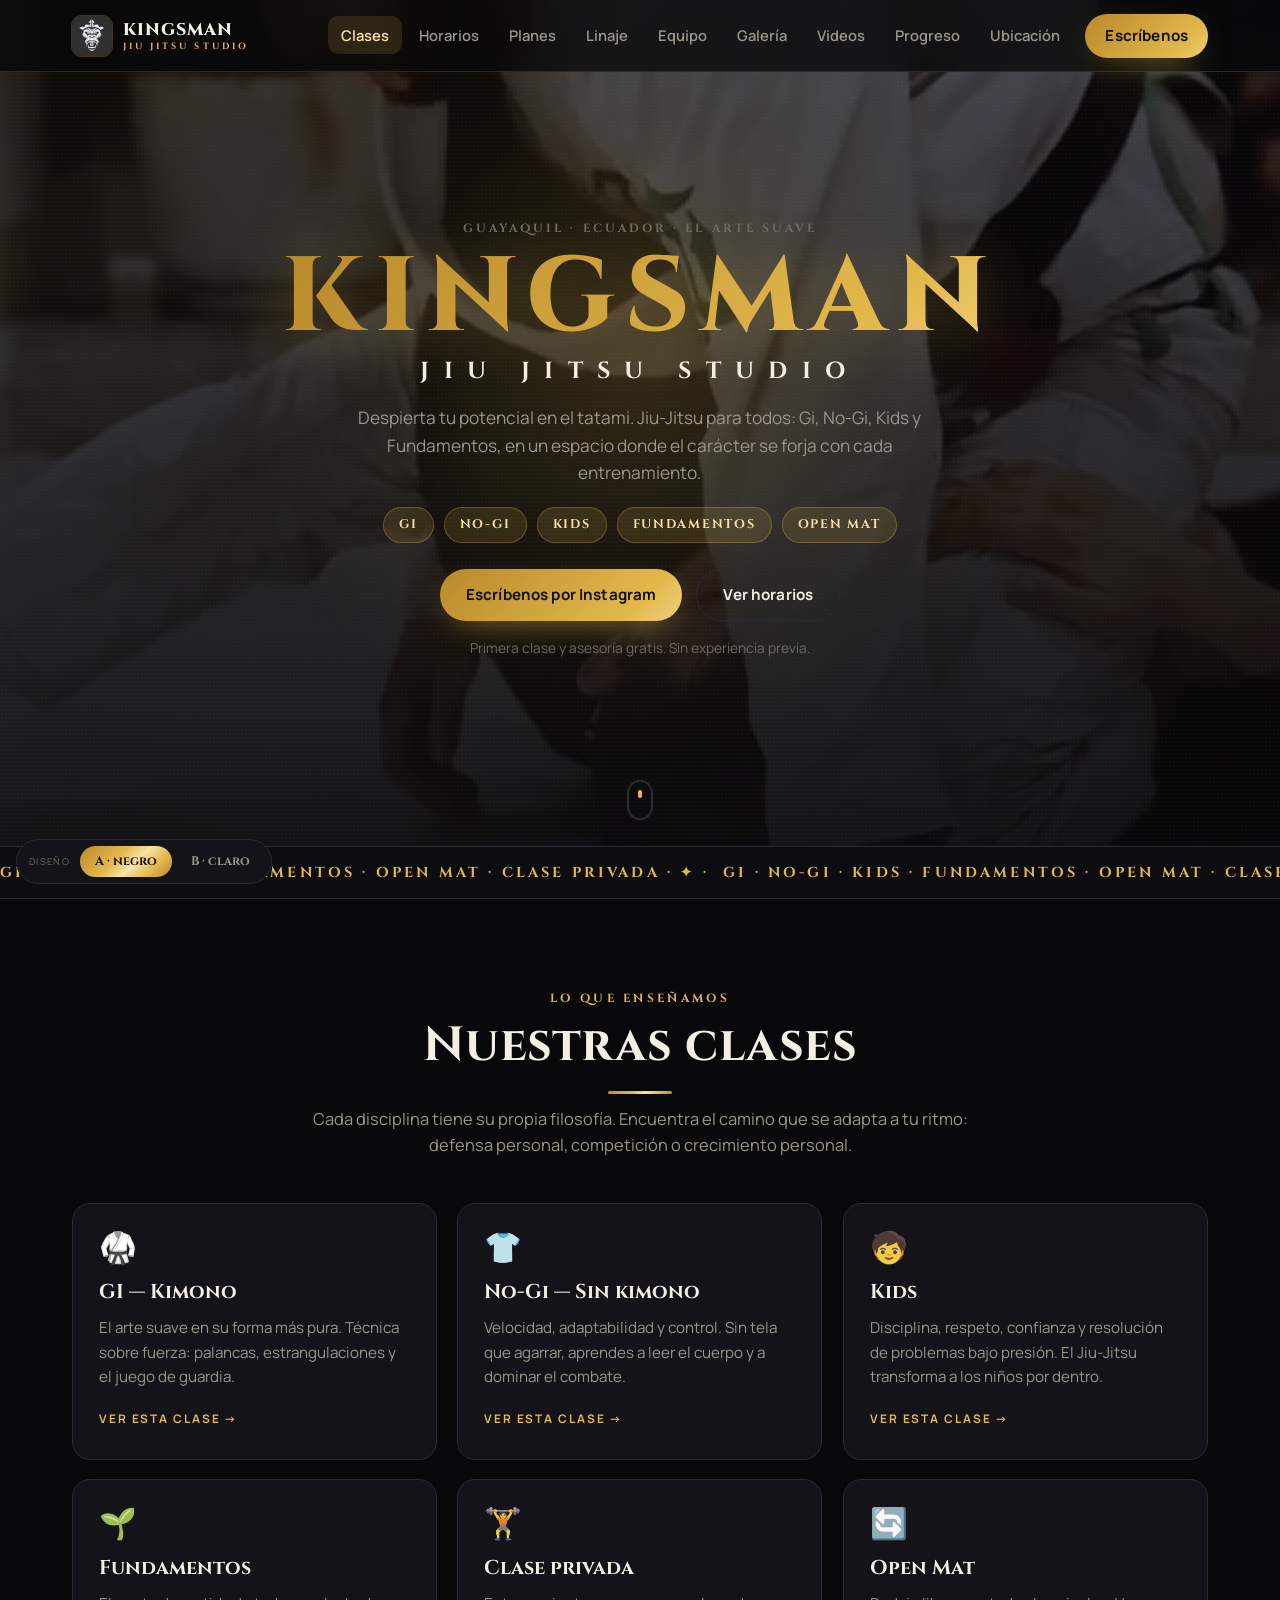
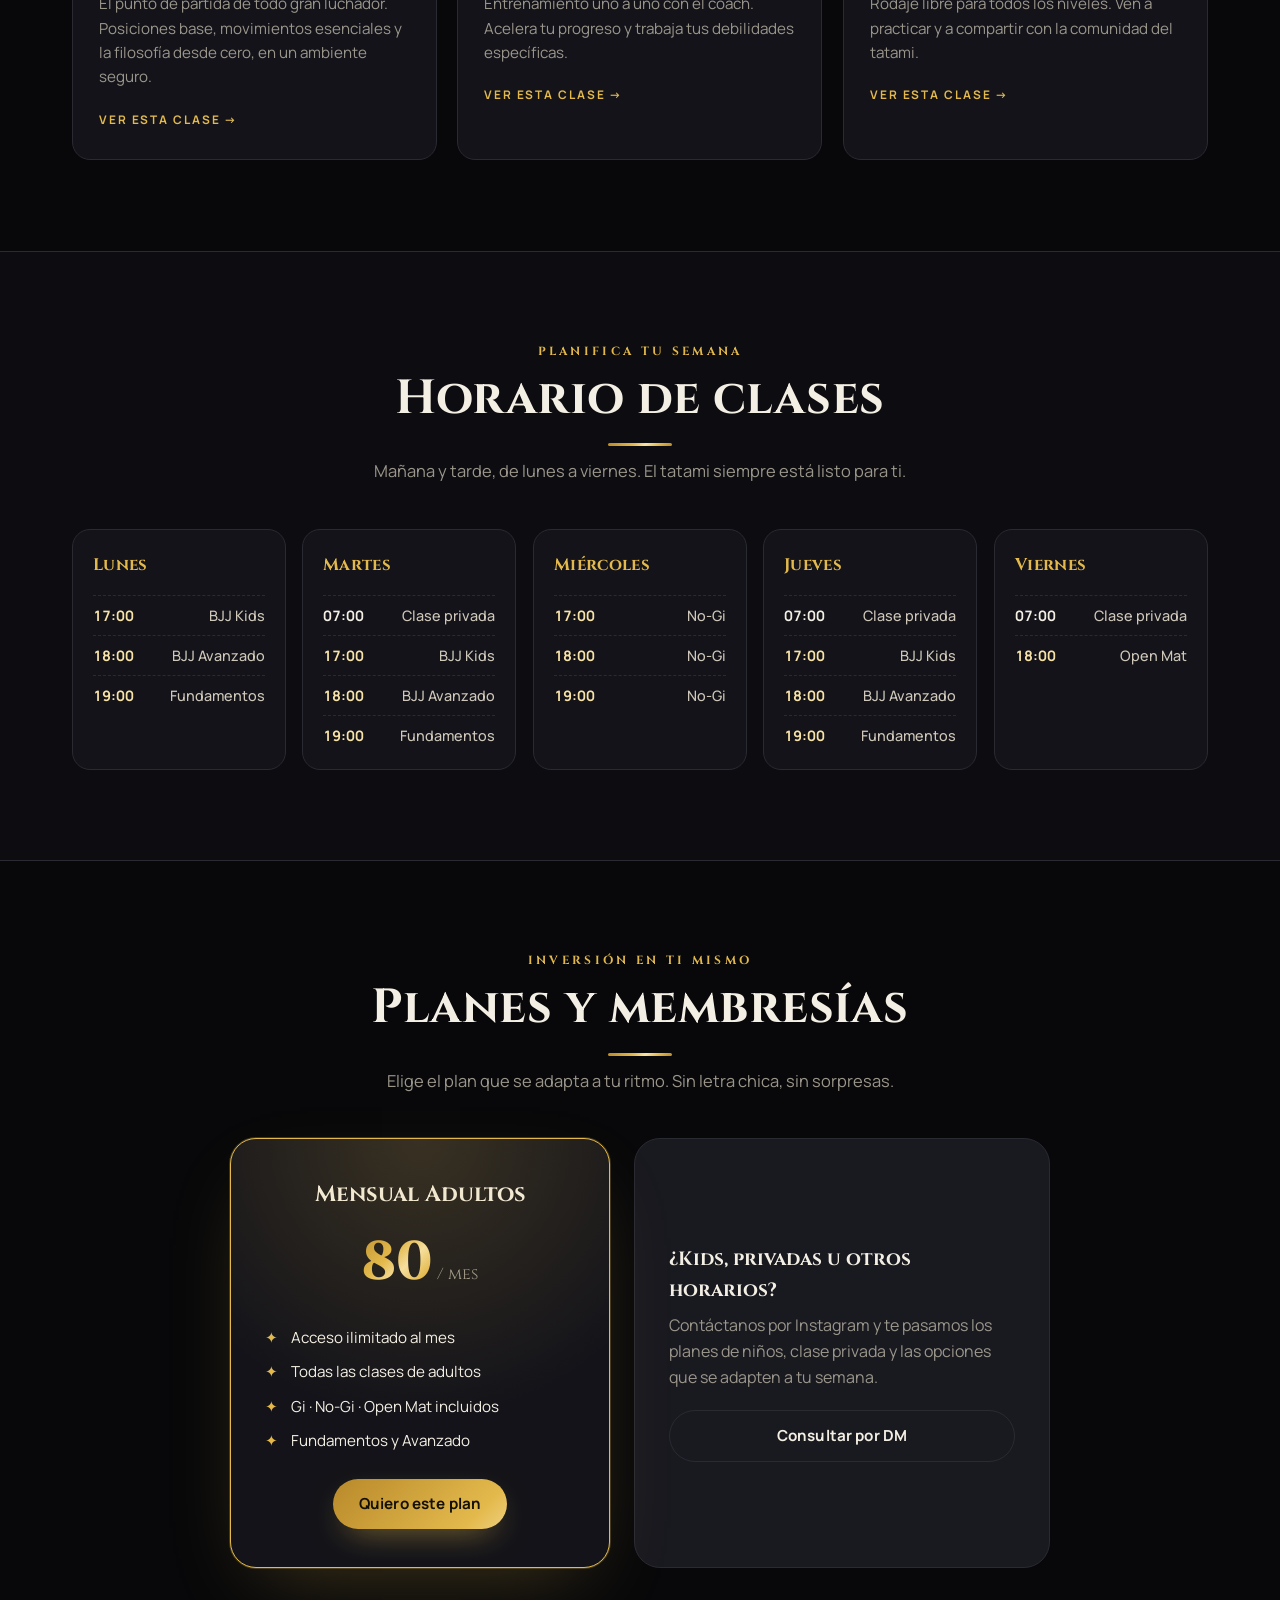
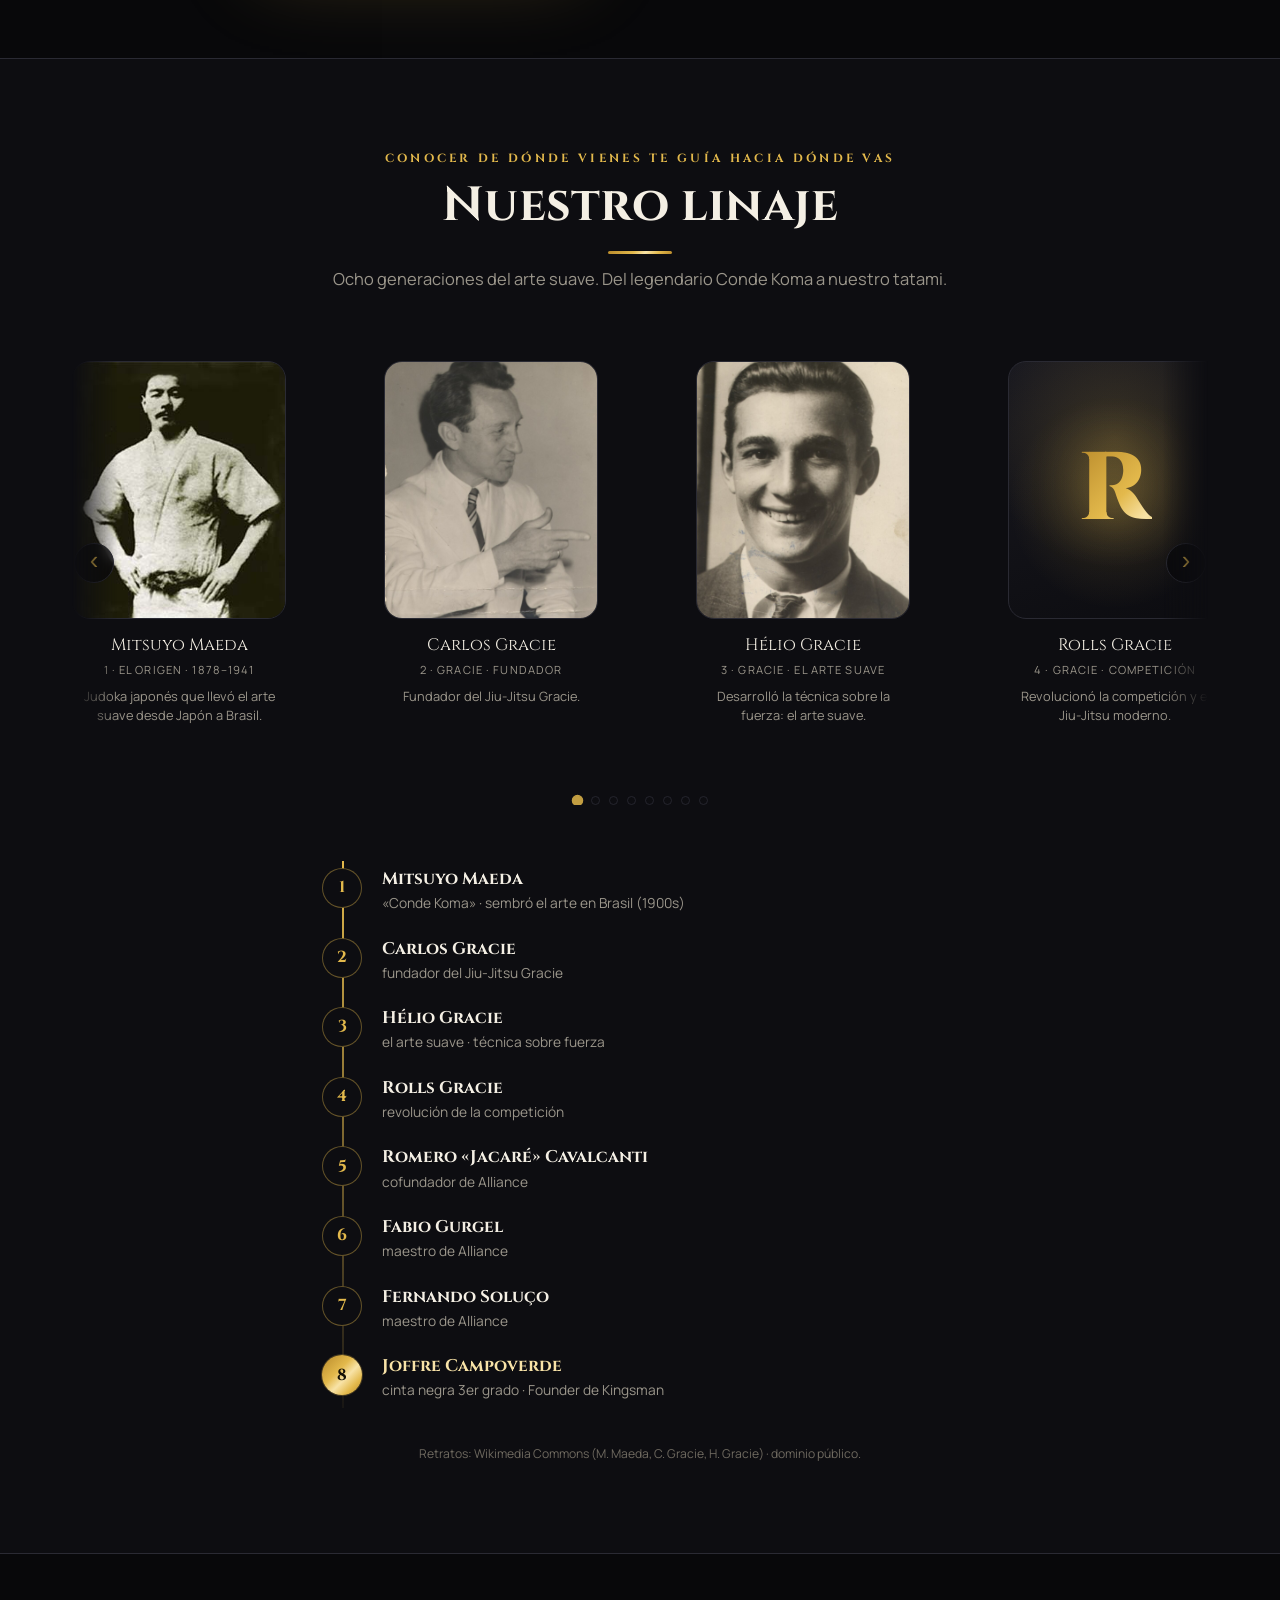
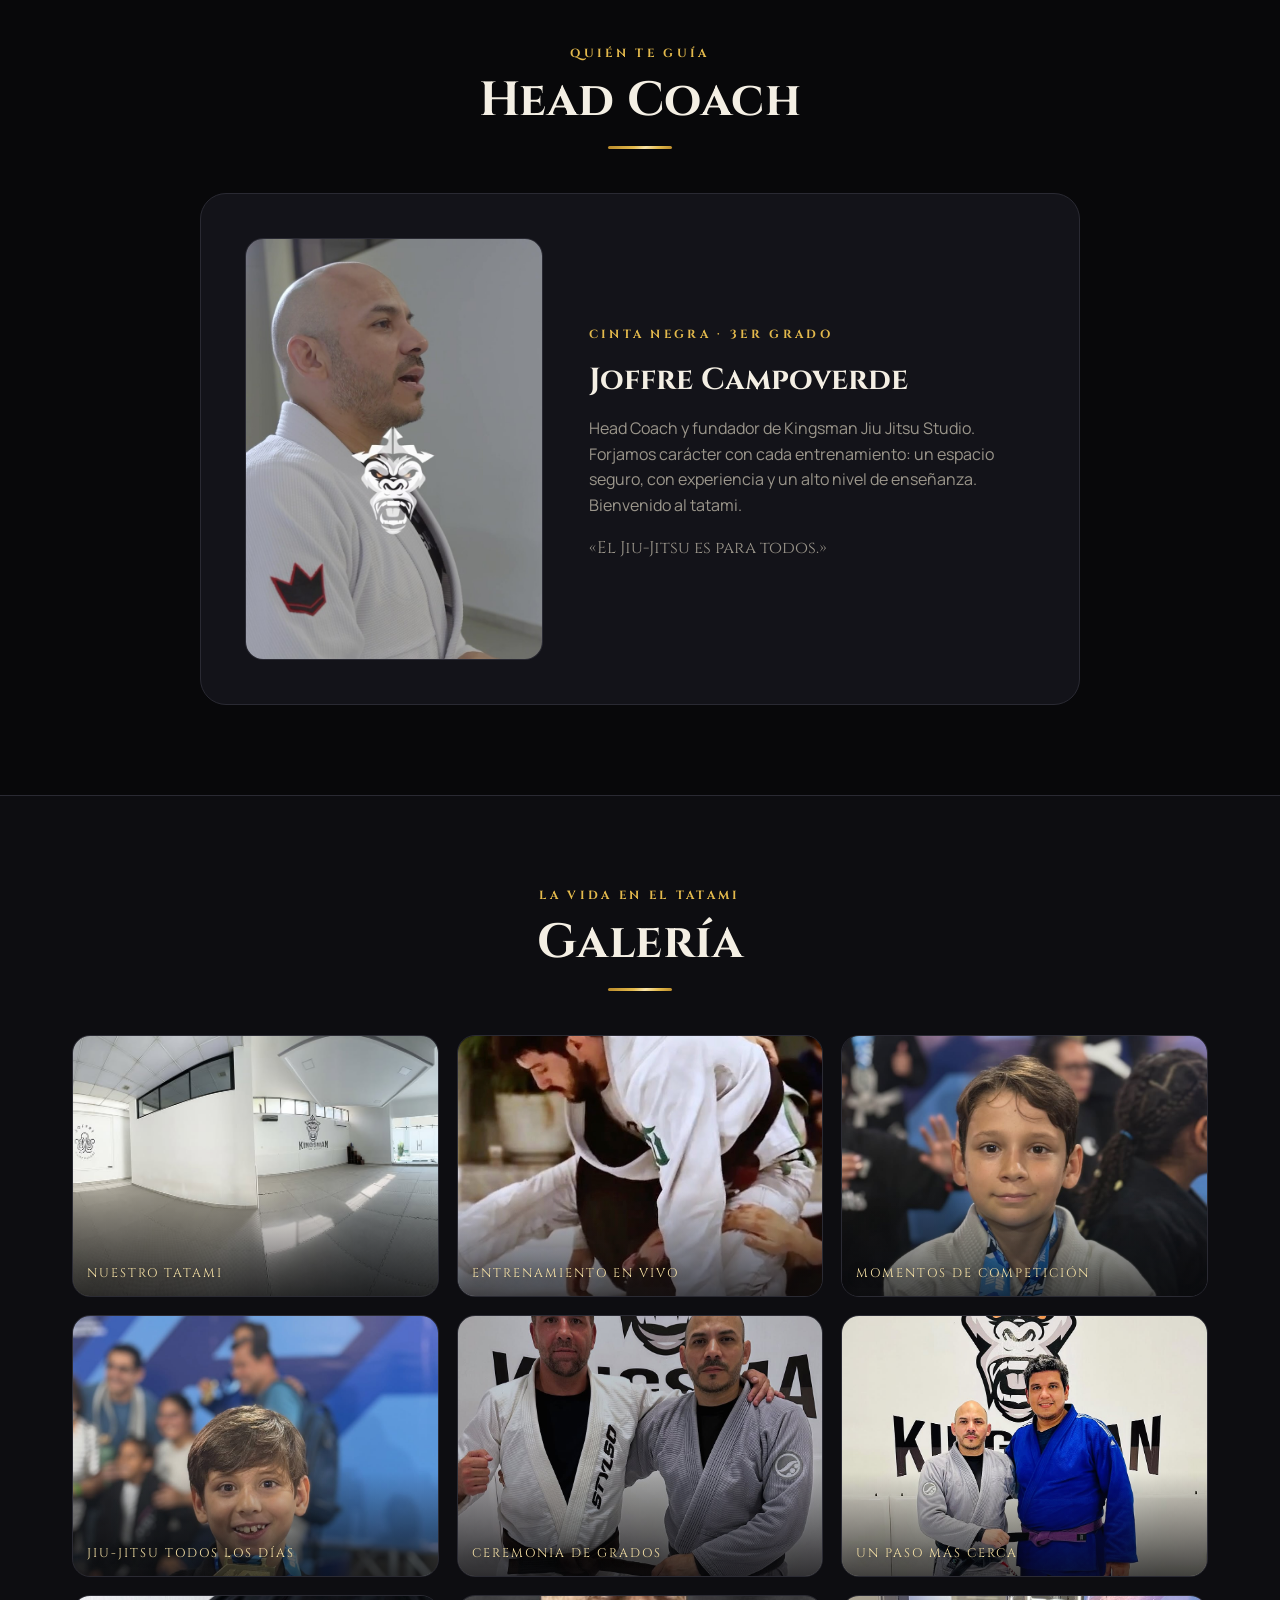
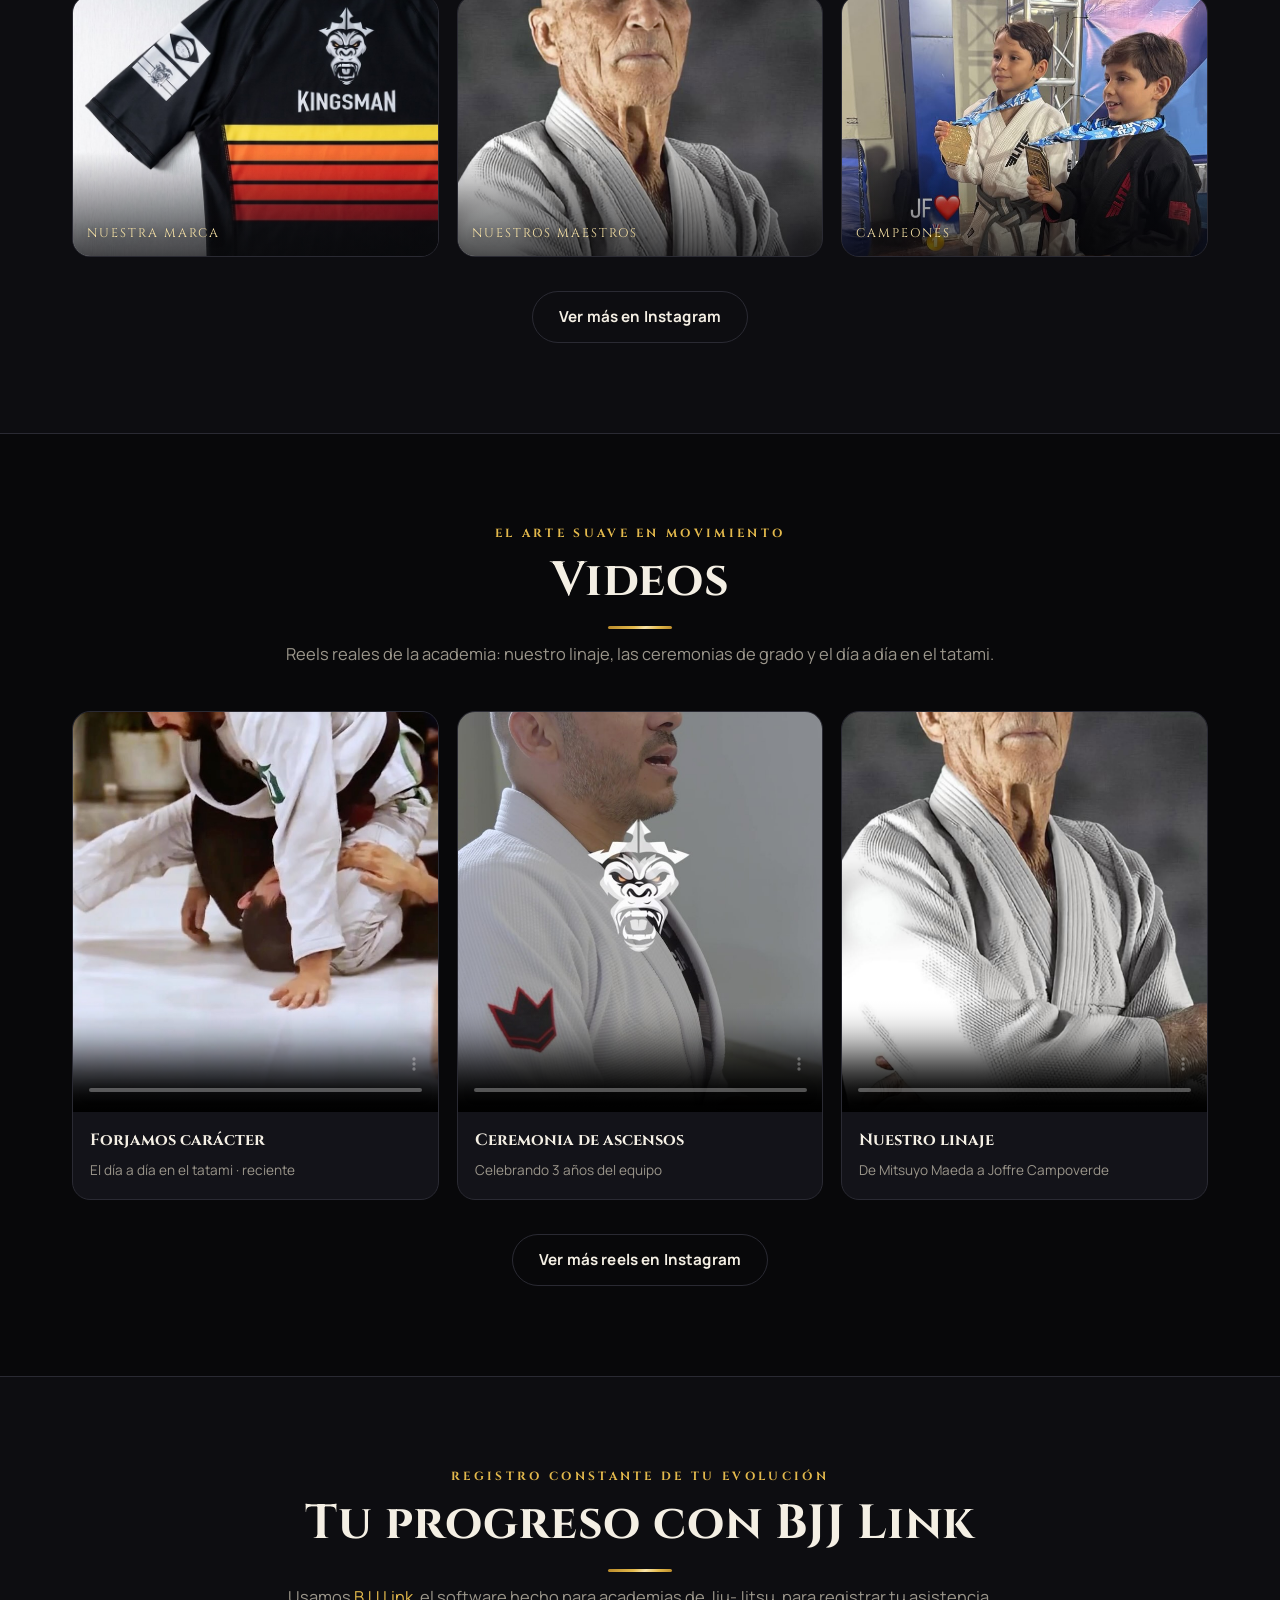
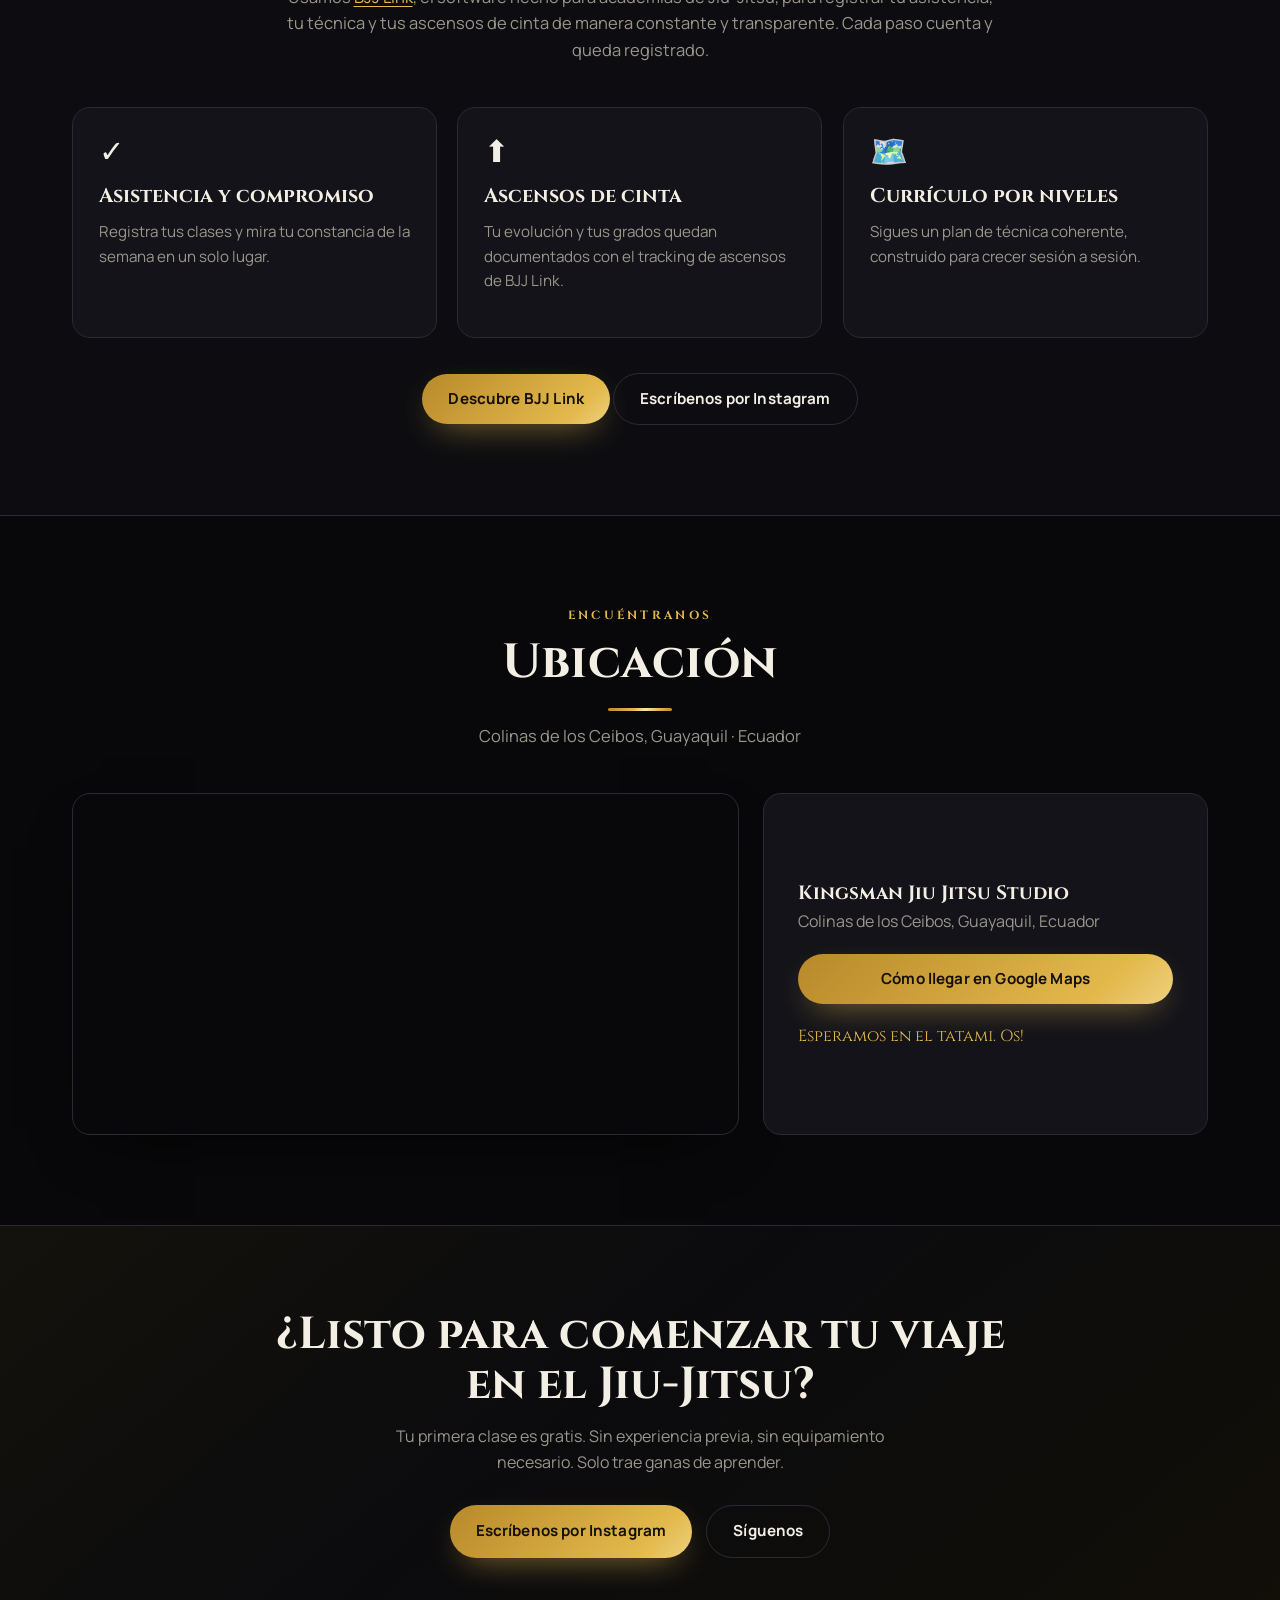
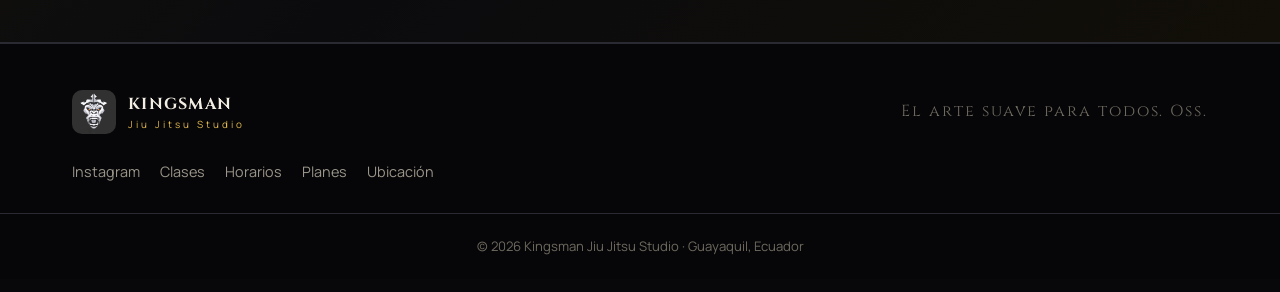
==== index.html @ c635d651 "Sitio estático Kingsman Jiu Jitsu Studio (Guayaquil): home one-pager + 6 páginas de clase, hero con " ====
<!DOCTYPE html>
<html lang="es">
<head>
<meta charset="UTF-8">
<meta name="viewport" content="width=device-width, initial-scale=1.0">
<script>document.documentElement.classList.add('js');</script>
<script>try{if(localStorage.getItem('kingsman-theme')==='b')document.documentElement.setAttribute('data-theme','b')}catch(e){}</script>
<title>Kingsman Jiu Jitsu Studio | BJJ en Guayaquil · Gi · No-Gi · Kids</title>
<meta name="description" content="Academia de Brazilian Jiu Jitsu en Guayaquil (Colinas de los Ceibos). Gi, No-Gi, Kids y Fundamentos para todos los niveles. Head Coach Joffre Campoverde, cinta negra 3er grado. Síguenos y escríbenos por Instagram.">
<link rel="canonical" href="https://kingsmanjiujitsustudio.com/">
<meta property="og:type" content="website">
<meta property="og:url" content="https://kingsmanjiujitsustudio.com/">
<meta property="og:title" content="Kingsman Jiu Jitsu Studio — BJJ en Guayaquil">
<meta property="og:description" content="El arte suave para todos. Gi · No-Gi · Kids · Fundamentos. Guayaquil, Ecuador.">
<meta property="og:image" content="https://kingsmanjiujitsustudio.com/assets/logo.jpg">
<meta property="og:locale" content="es_EC">
<meta property="og:site_name" content="Kingsman Jiu Jitsu Studio">
<meta name="twitter:card" content="summary_large_image">
<meta name="twitter:title" content="Kingsman Jiu Jitsu Studio — BJJ en Guayaquil">
<meta name="twitter:description" content="El arte suave para todos. Gi · No-Gi · Kids · Fundamentos. Guayaquil, Ecuador.">
<meta name="twitter:image" content="https://kingsmanjiujitsustudio.com/assets/logo.jpg">
<link rel="icon" type="image/jpeg" href="assets/logo.jpg">
<link rel="preconnect" href="https://fonts.googleapis.com">
<link rel="preconnect" href="https://fonts.gstatic.com" crossorigin>
<link href="https://fonts.googleapis.com/css2?family=Cinzel:wght@600;700;800&family=Manrope:wght@400;500;600;700;800&display=swap" rel="stylesheet">
<link rel="stylesheet" href="style.css">
<script type="application/ld+json">
{
  "@context": "https://schema.org",
  "@type": "SportsActivityLocation",
  "name": "Kingsman Jiu Jitsu Studio",
  "description": "Academia de Brazilian Jiu Jitsu en Guayaquil. Gi, No-Gi, Kids y Fundamentos.",
  "alternateName": "KingsmanstudioHQ",
  "email": "",
  "url": "https://kingsmanjiujitsustudio.com/",
  "sameAs": ["https://www.instagram.com/kingsmanjiujitsustudio/"],
  "address": {
    "@type": "PostalAddress",
    "addressRegion": "Guayas",
    "addressLocality": "Guayaquil",
    "addressCountry": "EC"
  },
  "geo": { "@type": "GeoCoordinates", "latitude": -2.1628433, "longitude": -79.9430126 },
  "founder": { "@type": "Person", "name": "Joffre Campoverde" },
  "openingHours": ["Mo 17:00-20:00", "Tu 07:00-08:00 17:00-20:00", "We 17:00-20:00", "Th 07:00-08:00 17:00-20:00", "Fr 07:00-08:00 18:00-19:00"]
}
</script>
</head>
<body>

<!-- ============ NAV ============ -->
<header class="site-header">
  <nav class="nav container" aria-label="Principal">
    <a class="brand" href="#top">
      <img class="brand-logo" src="assets/logo.jpg" alt="Kingsman Jiu Jitsu Studio" width="40" height="40">
      <span class="brand-word">KINGSMAN<small>JIU JITSU STUDIO</small></span>
    </a>
    <button class="nav-toggle" aria-expanded="false" aria-controls="nav-menu" aria-label="Abrir menú">
      <span></span><span></span><span></span>
    </button>
    <ul class="nav-menu" id="nav-menu">
      <li><a class="nav-link" href="#clases">Clases</a></li>
      <li><a class="nav-link" href="#horarios">Horarios</a></li>
      <li><a class="nav-link" href="#planes">Planes</a></li>
      <li><a class="nav-link" href="#linaje">Linaje</a></li>
      <li><a class="nav-link" href="#equipo">Equipo</a></li>
      <li><a class="nav-link" href="#galeria">Galería</a></li>
      <li><a class="nav-link" href="#videos">Videos</a></li>
      <li><a class="nav-link" href="#progreso">Progreso</a></li>
      <li><a class="nav-link" href="#ubicacion">Ubicación</a></li>
      <li><a class="btn btn-gold nav-cta" href="https://ig.me/m/kingsmanjiujitsustudio" target="_blank" rel="noopener">Escríbenos</a></li>
    </ul>
  </nav>
</header>

<!-- ============ HERO ============ -->
<section class="hero hero--home" id="top">
  <div class="hero-bg" aria-hidden="true">
    <video class="hero-video" src="assets/videos/post03.mp4" poster="assets/photos/post03.jpg" muted loop playsinline preload="metadata"></video>
    <div class="hero-scrim"></div>
    <div class="hero-glow"></div>
    <div class="hero-grain"></div>
  </div>

  <div class="hero-inner container">
    <div class="hero-copy reveal">
      <p class="kicker">Guayaquil · Ecuador · El arte suave</p>
      <h1 class="wordmark"><span class="wm-line">KINGSMAN</span><span class="wm-sub">JIU JITSU STUDIO</span></h1>
      <p class="hero-lede">Despierta tu potencial en el tatami. Jiu-Jitsu para todos: Gi, No-Gi, Kids y Fundamentos, en un espacio donde el carácter se forja con cada entrenamiento.</p>
      <div class="hero-tags" aria-label="Modalidades">
        <span>Gi</span><span>No-Gi</span><span>Kids</span><span>Fundamentos</span><span>Open Mat</span>
      </div>
      <div class="hero-actions">
        <a class="btn btn-gold" href="https://ig.me/m/kingsmanjiujitsustudio" target="_blank" rel="noopener">Escríbenos por Instagram</a>
        <a class="btn btn-ghost" href="#horarios">Ver horarios</a>
      </div>
      <p class="hero-note">Primera clase y asesoría gratis. Sin experiencia previa.</p>
    </div>
  </div>

  <a class="scroll-hint" href="#clases" aria-label="Desplázate hacia abajo"><span></span></a>
</section>

<!-- ============ MARQUEE ============ -->
<div class="marquee" aria-hidden="true">
  <div class="marquee-track">
    <span>GI&nbsp;·&nbsp;NO-GI&nbsp;·&nbsp;KIDS&nbsp;·&nbsp;FUNDAMENTOS&nbsp;·&nbsp;OPEN MAT&nbsp;·&nbsp;CLASE PRIVADA&nbsp;·&nbsp;✦&nbsp;·&nbsp;&nbsp;</span>
    <span aria-hidden="true">GI&nbsp;·&nbsp;NO-GI&nbsp;·&nbsp;KIDS&nbsp;·&nbsp;FUNDAMENTOS&nbsp;·&nbsp;OPEN MAT&nbsp;·&nbsp;CLASE PRIVADA&nbsp;·&nbsp;✦&nbsp;·&nbsp;&nbsp;</span>
  </div>
</div>

<!-- ============ CLASES ============ -->
<section class="section" id="clases">
  <div class="container">
    <header class="section-head reveal">
      <p class="kicker">Lo que enseñamos</p>
      <h2 class="section-title">Nuestras clases</h2>
      <p class="section-sub">Cada disciplina tiene su propia filosofía. Encuentra el camino que se adapta a tu ritmo: defensa personal, competición o crecimiento personal.</p>
    </header>

    <div class="cards">
      <a class="card-anchor" href="pages/clases/gi.html"><article class="card tilt reveal" data-tilt>
        <div class="card-ico">🥋</div>
        <h3>GI — Kimono</h3>
        <p>El arte suave en su forma más pura. Técnica sobre fuerza: palancas, estrangulaciones y el juego de guardia.</p>
        <span class="mini">Ver esta clase →</span>
      </article></a>

      <a class="card-anchor" href="pages/clases/no-gi.html"><article class="card tilt reveal" data-tilt>
        <div class="card-ico">👕</div>
        <h3>No-Gi — Sin kimono</h3>
        <p>Velocidad, adaptabilidad y control. Sin tela que agarrar, aprendes a leer el cuerpo y a dominar el combate.</p>
        <span class="mini">Ver esta clase →</span>
      </article></a>

      <a class="card-anchor" href="pages/clases/kids.html"><article class="card tilt reveal" data-tilt>
        <div class="card-ico">🧒</div>
        <h3>Kids</h3>
        <p>Disciplina, respeto, confianza y resolución de problemas bajo presión. El Jiu-Jitsu transforma a los niños por dentro.</p>
        <span class="mini">Ver esta clase →</span>
      </article></a>

      <a class="card-anchor" href="pages/clases/fundamentos.html"><article class="card tilt reveal" data-tilt>
        <div class="card-ico">🌱</div>
        <h3>Fundamentos</h3>
        <p>El punto de partida de todo gran luchador. Posiciones base, movimientos esenciales y la filosofía desde cero, en un ambiente seguro.</p>
        <span class="mini">Ver esta clase →</span>
      </article></a>

      <a class="card-anchor" href="pages/clases/privada.html"><article class="card tilt reveal" data-tilt>
        <div class="card-ico">🏋️</div>
        <h3>Clase privada</h3>
        <p>Entrenamiento uno a uno con el coach. Acelera tu progreso y trabaja tus debilidades específicas.</p>
        <span class="mini">Ver esta clase →</span>
      </article></a>

      <a class="card-anchor" href="pages/clases/open-mat.html"><article class="card tilt reveal" data-tilt>
        <div class="card-ico">🔄</div>
        <h3>Open Mat</h3>
        <p>Rodaje libre para todos los niveles. Ven a practicar y a compartir con la comunidad del tatami.</p>
        <span class="mini">Ver esta clase →</span>
      </article></a>
    </div>
  </div>
</section>

<!-- ============ HORARIOS ============ -->
<section class="section section-alt" id="horarios">
  <div class="container">
    <header class="section-head reveal">
      <p class="kicker">Planifica tu semana</p>
      <h2 class="section-title">Horario de clases</h2>
      <p class="section-sub">Mañana y tarde, de lunes a viernes. El tatami siempre está listo para ti.</p>
    </header>

    <div class="week">
      <div class="day tilt reveal" data-tilt>
        <h3>Lunes</h3>
        <ul class="slots">
          <li><b>17:00</b><span>BJJ Kids</span></li>
          <li><b>18:00</b><span>BJJ Avanzado</span></li>
          <li><b>19:00</b><span>Fundamentos</span></li>
        </ul>
      </div>

      <div class="day tilt reveal" data-tilt>
        <h3>Martes</h3>
        <ul class="slots">
          <li class="am"><b>07:00</b><span>Clase privada</span></li>
          <li><b>17:00</b><span>BJJ Kids</span></li>
          <li><b>18:00</b><span>BJJ Avanzado</span></li>
          <li><b>19:00</b><span>Fundamentos</span></li>
        </ul>
      </div>

      <div class="day tilt reveal" data-tilt>
        <h3>Miércoles</h3>
        <ul class="slots">
          <li><b>17:00</b><span>No-Gi</span></li>
          <li><b>18:00</b><span>No-Gi</span></li>
          <li><b>19:00</b><span>No-Gi</span></li>
        </ul>
      </div>

      <div class="day tilt reveal" data-tilt>
        <h3>Jueves</h3>
        <ul class="slots">
          <li class="am"><b>07:00</b><span>Clase privada</span></li>
          <li><b>17:00</b><span>BJJ Kids</span></li>
          <li><b>18:00</b><span>BJJ Avanzado</span></li>
          <li><b>19:00</b><span>Fundamentos</span></li>
        </ul>
      </div>

      <div class="day tilt reveal" data-tilt>
        <h3>Viernes</h3>
        <ul class="slots">
          <li class="am"><b>07:00</b><span>Clase privada</span></li>
          <li><b>18:00</b><span>Open Mat</span></li>
        </ul>
      </div>
    </div>
  </div>
</section>

<!-- ============ PLANES ============ -->
<section class="section" id="planes">
  <div class="container">
    <header class="section-head reveal">
      <p class="kicker">Inversión en ti mismo</p>
      <h2 class="section-title">Planes y membresías</h2>
      <p class="section-sub">Elige el plan que se adapta a tu ritmo. Sin letra chica, sin sorpresas.</p>
    </header>

    <div class="plans">
      <article class="plan tilt reveal" data-tilt>
        <h3>Mensual Adultos</h3>
        <p class="plan-price"><span class="plan-amount" data-count="80">80</span><small>/ mes</small></p>
        <ul class="plan-feats">
          <li>Acceso ilimitado al mes</li>
          <li>Todas las clases de adultos</li>
          <li>Gi · No-Gi · Open Mat incluidos</li>
          <li>Fundamentos y Avanzado</li>
        </ul>
        <a class="btn btn-gold" href="https://ig.me/m/kingsmanjiujitsustudio" target="_blank" rel="noopener">Quiero este plan</a>
      </article>

      <div class="plan-note reveal">
        <h4>¿Kids, privadas u otros horarios?</h4>
        <p>Contáctanos por Instagram y te pasamos los planes de niños, clase privada y las opciones que se adapten a tu semana.</p>
        <a class="btn btn-ghost" href="https://ig.me/m/kingsmanjiujitsustudio" target="_blank" rel="noopener">Consultar por DM</a>
      </div>
    </div>
  </div>
</section>

<!-- ============ LINAJE ============ -->
<section class="section section-alt" id="linaje">
  <div class="container">
    <header class="section-head reveal">
      <p class="kicker">Conocer de dónde vienes te guía hacia dónde vas</p>
      <h2 class="section-title">Nuestro linaje</h2>
      <p class="section-sub">Ocho generaciones del arte suave. Del legendario Conde Koma a nuestro tatami.</p>
    </header>

    <div class="carousel reveal" data-carousel>
      <button class="car-arrow prev" aria-label="Maestro anterior">&#8249;</button>
      <div class="carousel-viewport" data-carousel-viewport>
        <div class="carousel-track" data-carousel-track>
          <figure class="c-slide is-photo">
            <div class="c-media"><img src="assets/linaje/maeda2.jpg" alt="Retrato de Mitsuyo Maeda"></div>
            <figcaption class="c-name">Mitsuyo Maeda</figcaption>
            <p class="c-role">1 · El origen · 1878–1941</p>
            <p class="c-desc">Judoka japonés que llevó el arte suave desde Japón a Brasil.</p>
          </figure>
          <figure class="c-slide is-photo">
            <div class="c-media"><img src="assets/linaje/carlos.jpg" alt="Retrato de Carlos Gracie"></div>
            <figcaption class="c-name">Carlos Gracie</figcaption>
            <p class="c-role">2 · Gracie · Fundador</p>
            <p class="c-desc">Fundador del Jiu-Jitsu Gracie.</p>
          </figure>
          <figure class="c-slide is-photo">
            <div class="c-media"><img src="assets/linaje/helio.jpg" alt="Retrato de Hélio Gracie"></div>
            <figcaption class="c-name">Hélio Gracie</figcaption>
            <p class="c-role">3 · Gracie · El arte suave</p>
            <p class="c-desc">Desarrolló la técnica sobre la fuerza: el arte suave.</p>
          </figure>
          <figure class="c-slide is-mono">
            <div class="c-media mono"><span class="m-letter">R</span></div>
            <figcaption class="c-name">Rolls Gracie</figcaption>
            <p class="c-role">4 · Gracie · Competición</p>
            <p class="c-desc">Revolucionó la competición y el Jiu-Jitsu moderno.</p>
          </figure>
          <figure class="c-slide is-mono">
            <div class="c-media mono"><span class="m-letter">J</span></div>
            <figcaption class="c-name">Romero «Jacaré» Cavalcanti</figcaption>
            <p class="c-role">5 · Alliance · Maestro</p>
            <p class="c-desc">Cofundador de Alliance, difusor mundial de la técnica.</p>
          </figure>
          <figure class="c-slide is-mono">
            <div class="c-media mono"><span class="m-letter">F</span></div>
            <figcaption class="c-name">Fabio Gurgel</figcaption>
            <p class="c-role">6 · Alliance · Técnica</p>
            <p class="c-desc">Leyenda de la técnica y de la enseñanza en Alliance.</p>
          </figure>
          <figure class="c-slide is-mono">
            <div class="c-media mono"><span class="m-letter">S</span></div>
            <figcaption class="c-name">Fernando Soluço</figcaption>
            <p class="c-role">7 · Alliance · Linaje</p>
            <p class="c-desc">Maestro de Alliance, guardián del linaje.</p>
          </figure>
          <figure class="c-slide is-photo">
            <div class="c-media"><img src="assets/photos/post02.jpg" alt="Joffre Campoverde, coach y fundador de Kingsman" loading="lazy"></div>
            <figcaption class="c-name">Joffre Campoverde</figcaption>
            <p class="c-role">8 · Kingsman · Founder</p>
            <p class="c-desc">Cinta negra 3er grado · founder de Kingsman.</p>
          </figure>
        </div>
      </div>
      <button class="car-arrow next" aria-label="Maestro siguiente">&#8250;</button>
      <div class="car-dots" data-carousel-dots></div>
    </div>
  </div>

  <div class="container timeline-wrap reveal">
    <ol class="timeline">
      <li><span class="t-n">1</span><div><b>Mitsuyo Maeda</b><small>«Conde Koma» · sembró el arte en Brasil (1900s)</small></div></li>
      <li><span class="t-n">2</span><div><b>Carlos Gracie</b><small>fundador del Jiu-Jitsu Gracie</small></div></li>
      <li><span class="t-n">3</span><div><b>Hélio Gracie</b><small>el arte suave · técnica sobre fuerza</small></div></li>
      <li><span class="t-n">4</span><div><b>Rolls Gracie</b><small>revolución de la competición</small></div></li>
      <li><span class="t-n">5</span><div><b>Romero «Jacaré» Cavalcanti</b><small>cofundador de Alliance</small></div></li>
      <li><span class="t-n">6</span><div><b>Fabio Gurgel</b><small>maestro de Alliance</small></div></li>
      <li><span class="t-n">7</span><div><b>Fernando Soluço</b><small>maestro de Alliance</small></div></li>
      <li class="gold"><span class="t-n">8</span><div><b>Joffre Campoverde</b><small>cinta negra 3er grado · Founder de Kingsman</small></div></li>
    </ol>
    <p class="photo-credits">Retratos: Wikimedia Commons (M. Maeda, C. Gracie, H. Gracie) · dominio público.</p>
  </div>
</section>

<!-- ============ EQUIPO ============ -->
<section class="section" id="equipo">
  <div class="container">
    <header class="section-head reveal">
      <p class="kicker">Quién te guía</p>
      <h2 class="section-title">Head Coach</h2>
    </header>

    <div class="coach tilt reveal" data-tilt>
      <div class="coach-photo">
        <img src="assets/photos/post02.jpg" alt="Joffre Campoverde, Head Coach y fundador" loading="lazy">
      </div>
      <div class="coach-copy">
        <p class="kicker">Cinta negra · 3er grado</p>
        <h3>Joffre Campoverde</h3>
        <p>Head Coach y fundador de Kingsman Jiu Jitsu Studio. Forjamos carácter con cada entrenamiento: un espacio seguro, con experiencia y un alto nivel de enseñanza. Bienvenido al tatami.</p>
        <p class="coach-quote">«El Jiu-Jitsu es para todos.»</p>
      </div>
    </div>
  </div>
</section>

<!-- ============ GALERÍA ============ -->
<section class="section section-alt" id="galeria">
  <div class="container">
    <header class="section-head reveal">
      <p class="kicker">La vida en el tatami</p>
      <h2 class="section-title">Galería</h2>
    </header>

    <div class="gallery">
      <figure class="g-item reveal"><img src="assets/photos/post00.jpg" alt="Nuestro espacio de entrenamiento" loading="lazy"><figcaption>Nuestro tatami</figcaption></figure>
      <figure class="g-item reveal"><img src="assets/photos/post03.jpg" alt="Entrenamiento en vivo" loading="lazy"><figcaption>Entrenamiento en vivo</figcaption></figure>
      <figure class="g-item reveal"><img src="assets/photos/post04.jpg" alt="Logros en competición" loading="lazy"><figcaption>Momentos de competición</figcaption></figure>
      <figure class="g-item reveal"><img src="assets/photos/post04_child1.jpg" alt="Jiu-Jitsu todos los días" loading="lazy"><figcaption>Jiu-Jitsu todos los días</figcaption></figure>
      <figure class="g-item reveal"><img src="assets/photos/post10_child0.jpg" alt="Ceremonia de ascenso de grado" loading="lazy"><figcaption>Ceremonia de grados</figcaption></figure>
      <figure class="g-item reveal"><img src="assets/photos/post11.jpg" alt="Ascenso a cinta púrpura" loading="lazy"><figcaption>Un paso más cerca</figcaption></figure>
      <figure class="g-item reveal"><img src="assets/photos/post09_child2.jpg" alt="Uniforme Kingsman" loading="lazy"><figcaption>Nuestra marca</figcaption></figure>
      <figure class="g-item reveal"><img src="assets/photos/post01.jpg" alt="Nuestros maestros" loading="lazy"><figcaption>Nuestros maestros</figcaption></figure>
      <figure class="g-item reveal"><img src="assets/photos/post04_child2.jpg" alt="Campeones del equipo" loading="lazy"><figcaption>Campeones</figcaption></figure>
    </div>

    <div class="gallery-cta reveal">
      <a class="btn btn-ghost" href="https://www.instagram.com/kingsmanjiujitsustudio/" target="_blank" rel="noopener">Ver más en Instagram</a>
    </div>
  </div>
</section>

<!-- ============ VIDEOS ============ -->
<section class="section" id="videos">
  <div class="container">
    <header class="section-head reveal">
      <p class="kicker">El arte suave en movimiento</p>
      <h2 class="section-title">Videos</h2>
      <p class="section-sub">Reels reales de la academia: nuestro linaje, las ceremonias de grado y el día a día en el tatami.</p>
    </header>
    <div class="videos">
      <figure class="video-card reveal">
        <video src="assets/videos/post03.mp4" poster="assets/photos/post03.jpg" controls muted loop playsinline preload="metadata"></video>
        <figcaption><b>Forjamos carácter</b><small>El día a día en el tatami · reciente</small></figcaption>
      </figure>
      <figure class="video-card reveal">
        <video src="assets/videos/post02.mp4" poster="assets/photos/post02.jpg" controls muted loop playsinline preload="metadata"></video>
        <figcaption><b>Ceremonia de ascensos</b><small>Celebrando 3 años del equipo</small></figcaption>
      </figure>
      <figure class="video-card reveal">
        <video src="assets/videos/post01.mp4" poster="assets/photos/post01.jpg" controls muted loop playsinline preload="metadata"></video>
        <figcaption><b>Nuestro linaje</b><small>De Mitsuyo Maeda a Joffre Campoverde</small></figcaption>
      </figure>
    </div>

    <div class="gallery-cta reveal">
      <a class="btn btn-ghost" href="https://www.instagram.com/kingsmanjiujitsustudio/reels/" target="_blank" rel="noopener">Ver más reels en Instagram</a>
    </div>
  </div>
</section>

<!-- ============ PROGRESO / BJJ LINK ============ -->
<section class="section section-alt" id="progreso">
  <div class="container">
    <header class="section-head reveal">
      <p class="kicker">Registro constante de tu evolución</p>
      <h2 class="section-title">Tu progreso con BJJ Link</h2>
      <p class="section-sub">Usamos <a href="https://bjjlink.com/" target="_blank" rel="noopener" class="inline-link">BJJ Link</a>, el software hecho para academias de Jiu-Jitsu, para registrar tu asistencia, tu técnica y tus ascensos de cinta de manera constante y transparente. Cada paso cuenta y queda registrado.</p>
    </header>

    <div class="cards">
      <article class="card tilt reveal" data-tilt>
        <div class="card-ico">✓</div>
        <h3>Asistencia y compromiso</h3>
        <p>Registra tus clases y mira tu constancia de la semana en un solo lugar.</p>
      </article>
      <article class="card tilt reveal" data-tilt>
        <div class="card-ico">⬆️</div>
        <h3>Ascensos de cinta</h3>
        <p>Tu evolución y tus grados quedan documentados con el tracking de ascensos de BJJ Link.</p>
      </article>
      <article class="card tilt reveal" data-tilt>
        <div class="card-ico">🗺️</div>
        <h3>Currículo por niveles</h3>
        <p>Sigues un plan de técnica coherente, construido para crecer sesión a sesión.</p>
      </article>
    </div>

    <div class="gallery-cta reveal">
      <a class="btn btn-gold" href="https://bjjlink.com/" target="_blank" rel="noopener">Descubre BJJ Link</a>
      <a class="btn btn-ghost" href="https://ig.me/m/kingsmanjiujitsustudio" target="_blank" rel="noopener">Escríbenos por Instagram</a>
    </div>
  </div>
</section>

<!-- ============ UBICACIÓN ============ -->
<section class="section" id="ubicacion">
  <div class="container">
    <header class="section-head reveal">
      <p class="kicker">Encuéntranos</p>
      <h2 class="section-title">Ubicación</h2>
      <p class="section-sub">Colinas de los Ceibos, Guayaquil · Ecuador</p>
    </header>

    <div class="where reveal">
      <div class="map">
        <iframe src="https://maps.google.com/maps?q=-2.1628433,-79.9430126&z=16&output=embed" title="Mapa de Kingsman Jiu Jitsu Studio" loading="lazy" referrerpolicy="no-referrer-when-downgrade" allowfullscreen></iframe>
      </div>
      <div class="where-copy">
        <p><b>Kingsman Jiu Jitsu Studio</b><br>Colinas de los Ceibos, Guayaquil, Ecuador</p>
        <a class="btn btn-gold" href="https://www.google.com/maps/search/?api=1&query=-2.1628433,-79.9430126" target="_blank" rel="noopener">Cómo llegar en Google Maps</a>
        <p class="map-note">Esperamos en el tatami. Os!</p>
      </div>
    </div>
  </div>
</section>

<!-- ============ CTA BAND ============ -->
<section class="cta-band">
  <div class="container cta-inner reveal">
    <h2 class="cta-title">¿Listo para comenzar tu viaje en el Jiu-Jitsu?</h2>
    <p class="cta-sub">Tu primera clase es gratis. Sin experiencia previa, sin equipamiento necesario. Solo trae ganas de aprender.</p>
    <div class="hero-actions">
      <a class="btn btn-gold" href="https://ig.me/m/kingsmanjiujitsustudio" target="_blank" rel="noopener">Escríbenos por Instagram</a>
      <a class="btn btn-ghost" href="https://www.instagram.com/kingsmanjiujitsustudio/" target="_blank" rel="noopener">Síguenos</a>
    </div>
  </div>
</section>

<!-- ============ FOOTER ============ -->
<footer class="site-footer">
  <div class="container footer-inner">
    <div class="footer-brand">
      <img src="assets/logo.jpg" alt="Kingsman logo" width="44" height="44">
      <div>
        <b>KINGSMAN</b>
        <small>Jiu Jitsu Studio</small>
      </div>
    </div>
    <p class="footer-tag">El arte suave para todos. Oss.</p>
    <div class="footer-links">
      <a href="https://www.instagram.com/kingsmanjiujitsustudio/" target="_blank" rel="noopener">Instagram</a>
      <a href="#clases">Clases</a>
      <a href="#horarios">Horarios</a>
      <a href="#planes">Planes</a>
      <a href="#ubicacion">Ubicación</a>
    </div>
  </div>
  <p class="footer-copy">© <span class="yr">2026</span> Kingsman Jiu Jitsu Studio · Guayaquil, Ecuador</p>
</footer>

<!-- Dev A/B design toggle (development only) -->
<div class="dev-toggle" role="group" aria-label="Cambiar diseño de desarrollo">
  <span class="lbl">Diseño</span>
  <button type="button" data-theme-btn="a" aria-pressed="true">A · negro</button>
  <button type="button" data-theme-btn="b" aria-pressed="false">B · claro</button>
</div>

<script src="animate.js"></script>
</body>
</html>
---- style.css ----
/* =====================================================
   Kingsman Jiu Jitsu Studio — one-page landing
   Black + gold · Cinzel display / Manrope body
   Tokens-driven dark theme (site is dark by design)
   ===================================================== */

:root{
  --bg: #08080a;
  --bg-2: #0d0d11;
  --surface: #131319;
  --surface-2: #191920;
  --border: #2a2a33;
  --ink: #f4efe4;
  --muted: #9b968b;
  --muted-2: #6f6a60;

  --gold: #e3b94c;
  --gold-bright: #f8e3a7;
  --gold-deep: #b8892a;
  --gold-soft: rgba(227,185,76,.14);

  --grad-gold: linear-gradient(135deg,#b8892a 0%,#e3b94c 40%,#f8e3a7 58%,#e3b94c 78%,#b8892a 100%);

  --font-display: "Cinzel", "Times New Roman", serif;
  --font-body: "Manrope", "Segoe UI", system-ui, sans-serif;

  --maxw: 1180px;
  --radius: 18px;
  --radius-lg: 26px;
  --shadow: 0 24px 60px -30px rgba(0,0,0,.9);
  --glow: 0 0 0 1px rgba(227,185,76,.25), 0 30px 80px -30px rgba(227,185,76,.28);

  --ease-pop: cubic-bezier(.22,1.15,.36,1);
  --ease-io: cubic-bezier(.19,1,.22,1);
  --nav-h: 72px;
}

*{box-sizing:border-box}
html{scroll-behavior:smooth; scroll-padding-top:calc(var(--nav-h) + 10px)}
body{
  margin:0;
  font-family:var(--font-body);
  background:var(--bg);
  color:var(--ink);
  line-height:1.6;
  -webkit-font-smoothing:antialiased;
  overflow-x:hidden;
}
img{max-width:100%;display:block;object-fit:cover}
a{color:inherit;text-decoration:none}
ul,ol{margin:0;padding:0;list-style:none}
.container{max-width:var(--maxw);margin:0 auto;padding:0 22px}
::selection{background:var(--gold);color:#0a0a0a}

/* ---------- Reveal system (scoped to .js) ---------- */
.js .reveal{opacity:0;transform:translateY(34px);transition:opacity .8s var(--ease-io),transform .8s var(--ease-io)}
.js .reveal.in{opacity:1;transform:none}

/* ---------- Buttons ---------- */
.btn{
  display:inline-flex;align-items:center;justify-content:center;gap:9px;
  padding:13px 26px;border-radius:999px;font-weight:700;font-size:.95rem;
  transition:transform .35s var(--ease-pop),box-shadow .35s,background .3s,color .3s,border-color .3s;
  cursor:pointer;white-space:nowrap;letter-spacing:.01em;
}
.btn-gold{
  background:var(--grad-gold);background-size:200% 200%;color:#141005;
  box-shadow:0 12px 34px -14px rgba(227,185,76,.7);
  animation:gold-drift 6s ease infinite;
}
.btn-gold:hover{transform:translateY(-3px);box-shadow:0 20px 44px -14px rgba(227,185,76,.85)}
.btn-ghost{border:1px solid var(--border);color:var(--ink);background:transparent}
.btn-ghost:hover{border-color:var(--gold);color:var(--gold-bright);transform:translateY(-2px)}
@keyframes gold-drift{0%,100%{background-position:0% 50%}50%{background-position:100% 50%}}

/* ---------- Kicker / section heads ---------- */
.kicker{
  font-family:var(--font-display);color:var(--gold);letter-spacing:.28em;
  text-transform:uppercase;font-size:.74rem;margin:0 0 12px;font-weight:700;
}
.section-head{max-width:720px;margin:0 auto 44px;text-align:center}
.section-sub{color:var(--muted);margin:12px 0 0;font-size:1.03rem}
.section-title{
  font-family:var(--font-display);font-size:clamp(1.9rem,4.4vw,3rem);
  margin:0;line-height:1.1;font-weight:700;letter-spacing:.01em;
}
.section-title::after{content:"";display:block;width:64px;height:3px;margin:18px auto 0;border-radius:3px;background:var(--grad-gold)}

/* ===================================================== NAV */
.site-header{
  position:fixed;inset:0 0 auto 0;z-index:60;height:var(--nav-h);
  background:rgba(8,8,10,.78);
  backdrop-filter:blur(14px);-webkit-backdrop-filter:blur(14px);
  border-bottom:1px solid var(--border);
}
.nav{height:var(--nav-h);display:flex;align-items:center;justify-content:space-between;gap:16px}
.brand{display:flex;align-items:center;gap:11px}
.brand-logo{border-radius:10px;box-shadow:var(--glow);width:40px;height:40px;object-fit:cover}
.brand-word{font-family:var(--font-display);font-weight:800;font-size:1.06rem;line-height:1;letter-spacing:.06em;}
.brand-word small{display:block;font-size:.56rem;color:var(--gold);letter-spacing:.34em;margin-top:3px;font-weight:700}
.nav-menu{display:flex;align-items:center;gap:4px;list-style:none}
.nav-link{
  padding:9px 13px;border-radius:10px;font-weight:600;font-size:.92rem;color:var(--muted);
  transition:color .25s,background .25s;
}
.nav-link:hover{color:var(--gold-bright);background:var(--gold-soft)}
.nav-link.active{color:var(--gold-bright);background:var(--gold-soft)}
.nav-cta{margin-left:8px;padding:10px 20px}
.nav-toggle{display:none;flex-direction:column;justify-content:center;gap:5px;width:44px;height:44px;
  background:none;border:1px solid var(--border);border-radius:12px;cursor:pointer}
.nav-toggle span{display:block;height:2px;width:22px;margin:0 auto;background:var(--gold);border-radius:2px;transition:transform .3s,opacity .3s}
.nav-toggle[aria-expanded="true"] span:nth-child(1){transform:translateY(7px) rotate(45deg)}
.nav-toggle[aria-expanded="true"] span:nth-child(2){opacity:0}
.nav-toggle[aria-expanded="true"] span:nth-child(3){transform:translateY(-7px) rotate(-45deg)}

/* ===================================================== HERO */
.hero{position:relative;min-height:94vh;display:flex;align-items:center;overflow:hidden;
  padding:calc(var(--nav-h) + 30px) 0 70px}
.hero-bg{position:absolute;inset:0;z-index:0}
.hero-glow{
  position:absolute;width:900px;height:900px;left:50%;top:42%;transform:translate(-50%,-50%);
  background:radial-gradient(circle,rgba(227,185,76,.20) 0%,rgba(227,185,76,.05) 38%,transparent 65%);
  filter:blur(6px);
}
.hero-grain{
  position:absolute;inset:0;opacity:.5;
  background-image:radial-gradient(rgba(255,255,255,.03) 1px,transparent 1px);
  background-size:4px 4px;
}
.hero-inner{position:relative;z-index:2;display:grid;grid-template-columns:1.15fr .85fr;gap:clamp(24px,5vw,70px);align-items:center}
.hero-copy .kicker{color:var(--muted-2);letter-spacing:.26em}
.wordmark{margin:0;font-family:var(--font-display);line-height:.92;text-align:left}
.wm-line{
  display:block;font-size:clamp(3.3rem,10vw,6.6rem);font-weight:800;letter-spacing:.09em;
  background:var(--grad-gold);background-size:220% auto;
  -webkit-background-clip:text;background-clip:text;color:transparent;
  animation:shimmer 7s ease-in-out infinite;
  filter:drop-shadow(0 6px 30px rgba(227,185,76,.28));
}
.wm-sub{display:block;font-size:clamp(.85rem,2.4vw,1.45rem);color:var(--ink);font-weight:700;letter-spacing:.62em;margin-top:14px}
.wm-line--sm{font-size:clamp(2.5rem,7vw,4.6rem)!important}
@keyframes shimmer{0%{background-position:0% 50%}50%{background-position:100% 50%}100%{background-position:0% 50%}}
.hero-lede{color:var(--muted);font-size:1.08rem;max-width:52ch;margin:22px 0 20px}
.hero-tags{display:flex;flex-wrap:wrap;gap:10px;margin:0 0 26px}
.hero-tags span{
  font-family:var(--font-display);font-weight:700;font-size:.78rem;letter-spacing:.14em;text-transform:uppercase;
  color:var(--gold-bright);background:var(--gold-soft);border:1px solid rgba(227,185,76,.28);
  padding:7px 15px;border-radius:999px;transition:transform .3s var(--ease-pop),border-color .3s;
}
.hero-tags span:hover{transform:translateY(-3px);border-color:var(--gold)}
.hero-actions{display:flex;flex-wrap:wrap;gap:14px}
.hero-note{color:var(--muted-2);font-size:.86rem;margin:16px 0 0}

.hero-card{
  position:relative;margin:0;border-radius:var(--radius-lg);overflow:hidden;
  border:1px solid var(--gold);box-shadow:var(--glow);transform-style:preserve-3d;will-change:transform;
}
.hero-card img{width:100%;height:clamp(300px,46vh,480px);object-fit:cover;object-position:50% 30%;
  filter:brightness(.9) contrast(1.05)}
.hero-card::after{content:"";position:absolute;inset:0;pointer-events:none;
  background:linear-gradient(180deg,transparent 55%,rgba(8,8,10,.55))}
.hero-card-caption{
  position:absolute;left:0;right:0;bottom:0;z-index:2;padding:16px 20px;margin:0;
  font-family:var(--font-display);color:var(--gold-bright);font-size:.8rem;letter-spacing:.2em;
}

/* ---------- Hero home: full-bleed background video ---------- */
.hero--home{background:#0a0a0c}
.hero-video{position:absolute;inset:0;width:100%;height:100%;object-fit:cover;object-position:50% 30%;
  filter:brightness(.82) saturate(1.05)}
.hero-scrim{position:absolute;inset:0;
  background:linear-gradient(180deg,rgba(8,8,10,.64),rgba(8,8,10,.80) 55%,rgba(8,8,10,.92))}
.hero--home .hero-inner{display:block;text-align:center;max-width:880px;margin-inline:auto}
.hero--home .hero-copy{text-align:center}
.hero--home .wordmark{text-align:center}
.hero--home .hero-lede{margin-inline:auto}
.hero--home .hero-tags,.hero--home .hero-actions{justify-content:center}

.scroll-hint{position:absolute;left:50%;bottom:26px;transform:translateX(-50%);z-index:3;
  width:26px;height:40px;border:2px solid var(--border);border-radius:14px}
.scroll-hint span{position:absolute;left:50%;top:8px;width:4px;height:8px;margin-left:-2px;
  border-radius:3px;background:var(--gold);animation:hint 1.8s ease-in-out infinite}
@keyframes hint{0%{transform:translateY(0);opacity:1}60%,100%{transform:translateY(14px);opacity:0}}

/* ===================================================== MARQUEE */
.marquee{overflow:hidden;border-block:1px solid var(--border);background:var(--bg-2);padding:14px 0}
.marquee-track{
  display:flex;width:max-content;
  font-family:var(--font-display);font-weight:700;letter-spacing:.22em;text-transform:uppercase;
  color:var(--gold-soft-base,var(--gold));font-size:.9rem;
  animation:marq 26s linear infinite;white-space:nowrap;
}
@keyframes marq{from{transform:translateX(0)}to{transform:translateX(-50%)}}

/* ===================================================== SECTIONS */
.section{padding:90px 0}
.section-alt{background:var(--bg-2);border-block:1px solid var(--border)}

/* ---------- Cards (clases) ---------- */
.cards{display:grid;grid-template-columns:repeat(3,1fr);gap:20px}
.card-anchor{display:block;color:inherit;text-decoration:none}
.card-anchor .card{height:100%}
.card{
  background:var(--surface);border:1px solid var(--border);border-radius:var(--radius);
  padding:28px 26px;transition:transform .4s var(--ease-pop),border-color .3s,box-shadow .4s;will-change:transform;
}
.card:hover{border-color:rgba(227,185,76,.5);box-shadow:var(--glow);transform:translateY(-6px)}
.card-ico{font-size:1.9rem;line-height:1;margin-bottom:14px;filter:grayscale(.2)}
.card h3{font-family:var(--font-display);margin:0 0 8px;font-size:1.25rem}
.card p{color:var(--muted);font-size:.95rem;margin:0 0 16px}
.card .mini{font-size:.74rem;color:var(--gold);font-weight:700;letter-spacing:.16em;text-transform:uppercase}

/* ---------- Week (horarios) ---------- */
.week,.cards-slots{display:grid;grid-template-columns:repeat(5,1fr);gap:16px}
.day{
  background:var(--surface);border:1px solid var(--border);border-radius:var(--radius);
  padding:22px 20px;transition:transform .4s var(--ease-pop),border-color .3s,box-shadow .4s;will-change:transform;
}
.day:hover{border-color:rgba(227,185,76,.5);box-shadow:var(--glow);transform:translateY(-5px)}
.day h3{font-family:var(--font-display);margin:0 0 16px;font-size:1.05rem;color:var(--gold);letter-spacing:.02em}
.slots{display:flex;flex-direction:column;gap:8px}
.slots li{display:flex;justify-content:space-between;align-items:baseline;gap:8px;
  padding-top:8px;border-top:1px dashed var(--border);font-size:.9rem}
.slots li b{color:var(--gold-bright);font-variant-numeric:tabular-nums}
.slots li span{color:#cfc8ba;text-align:right;font-weight:500}
.slots li.am b{color:var(--ink)}

/* ---------- Plans ---------- */
.plans{display:grid;grid-template-columns:380px 1fr;gap:24px;align-items:stretch;max-width:820px;margin:0 auto}
.plan{
  position:relative;background:var(--surface);border:1px solid var(--gold);
  border-radius:var(--radius-lg);padding:38px 34px;text-align:center;box-shadow:var(--glow);
  overflow:hidden;transition:transform .4s var(--ease-pop);
}
.plan::before{content:"";position:absolute;inset:0;pointer-events:none;
  background:radial-gradient(circle at 50% 0%,rgba(227,185,76,.18),transparent 60%)}
.plan h3{font-family:var(--font-display);font-size:1.4rem;margin:0 0 6px}
.plan-price{font-family:var(--font-display);margin:6px 0 20px;color:var(--gold-bright)}
.plan-price .plan-amount{font-size:3.4rem;font-weight:800;background:var(--grad-gold);
  -webkit-background-clip:text;background-clip:text;color:transparent;font-variant-numeric:tabular-nums}
.plan-price small{font-size:1rem;color:var(--muted);margin-left:4px}
.plan-feats{margin:0 0 26px;text-align:left;display:flex;flex-direction:column;gap:10px}
.plan-feats li{position:relative;padding-left:26px;color:var(--ink);font-size:.95rem}
.plan-feats li::before{content:"✦";position:absolute;left:0;color:var(--gold)}
.plan-note{
  background:var(--surface-2);border:1px solid var(--border);border-radius:var(--radius-lg);
  padding:34px;display:flex;flex-direction:column;justify-content:center;
}
.plan-note h4{font-family:var(--font-display);margin:0 0 8px;font-size:1.2rem}
.plan-note p{color:var(--muted);margin:0 0 20px}

/* ---------- Split (linaje) ---------- */
.split{display:grid;grid-template-columns:.9fr 1.1fr;gap:clamp(24px,5vw,60px);align-items:center}
.split-fig{margin:0;border-radius:var(--radius-lg);overflow:hidden;border:1px solid var(--border);box-shadow:var(--shadow);transform-style:preserve-3d}
.split-fig img{width:100%;height:100%;max-height:520px;object-fit:cover;object-position:50% 25%}
.split-body p{color:var(--muted)}
.lineage{margin-top:18px;display:grid;gap:2px}
.lineage li{display:flex;align-items:center;gap:14px;padding:7px 0;color:var(--ink);font-size:1.02rem;
  border-bottom:1px dashed var(--border)}
.lineage li span{
  width:30px;height:30px;flex:none;display:grid;place-items:center;border-radius:8px;
  font-family:var(--font-display);font-weight:700;font-size:.85rem;color:var(--gold);
  background:var(--gold-soft);border:1px solid rgba(227,185,76,.3);
}
.lineage li.gold span{background:var(--grad-gold);color:#141005;border:none}
.lineage li.gold{color:var(--gold-bright);font-weight:700}

/* ---------- Coach ---------- */
.coach{
  display:grid;grid-template-columns:.8fr 1.2fr;gap:clamp(24px,4vw,46px);align-items:center;
  background:var(--surface);border:1px solid var(--border);border-radius:var(--radius-lg);
  padding:clamp(22px,4vw,44px);max-width:880px;margin:0 auto;transform-style:preserve-3d;
}
.coach-photo{border-radius:var(--radius);overflow:hidden;border:1px solid var(--border)}
.coach-photo img{width:100%;height:100%;max-height:420px;object-fit:cover;object-position:top}
.coach-copy h3{font-family:var(--font-display);font-size:clamp(1.4rem,3vw,1.9rem);margin:0 0 12px}
.coach-copy .kicker{color:var(--gold)}
.coach-copy p{color:var(--muted);margin:0 0 12px}
.coach-quote{font-family:var(--font-display);color:var(--gold-bright);font-size:1.05rem;margin-top:16px!important}

/* ---------- Gallery ---------- */
.gallery{display:grid;grid-template-columns:repeat(3,1fr);gap:18px}
.g-item{margin:0;border-radius:var(--radius);overflow:hidden;position:relative;border:1px solid var(--border);cursor:pointer;
  transition:transform .4s var(--ease-pop),box-shadow .4s,border-color .3s}
.g-item:hover{transform:translateY(-6px) scale(1.01);box-shadow:var(--glow);border-color:rgba(227,185,76,.5)}
.g-item img{width:100%;height:260px;object-fit:cover;object-position:50% 22%;transition:transform .8s var(--ease-io)}
.g-item:hover img{transform:scale(1.07)}
.g-item figcaption{position:absolute;left:14px;bottom:12px;margin:0;z-index:2;
  font-family:var(--font-display);font-size:.78rem;letter-spacing:.16em;text-transform:uppercase;color:var(--gold-bright);
  text-shadow:0 2px 8px rgba(0,0,0,.6)}
.g-item::after{content:"";position:absolute;inset:0;background:linear-gradient(180deg,transparent 60%,rgba(8,8,10,.72));pointer-events:none}
.gallery-cta{text-align:center;margin-top:34px}

/* ---------- Where / map ---------- */
.where{display:grid;grid-template-columns:1.2fr .8fr;gap:24px;align-items:stretch}
.map{border-radius:var(--radius);overflow:hidden;border:1px solid var(--border);box-shadow:var(--shadow);min-height:340px}
.map iframe{width:100%;height:100%;min-height:340px;border:0;display:block;filter:grayscale(.3) contrast(1.05)}
.where-copy{background:var(--surface);border:1px solid var(--border);border-radius:var(--radius);padding:34px;display:flex;flex-direction:column;gap:20px;justify-content:center}
.where-copy p{margin:0;color:var(--muted)}
.where-copy p b{color:var(--ink);font-family:var(--font-display);font-size:1.2rem}
.map-note{color:var(--gold)!important;font-family:var(--font-display)}

/* ---------- CTA band ---------- */
.cta-band{position:relative;overflow:hidden;background:linear-gradient(140deg,#14120c,#0b0b0e 45%,#120f08);border-block:1px solid var(--border)}
.cta-inner{position:relative;padding:84px 22px;text-align:center;z-index:2}
.cta-title{font-family:var(--font-display);font-size:clamp(1.7rem,4.4vw,2.8rem);margin:0 auto 14px;max-width:760px;line-height:1.12}
.cta-sub{color:var(--muted);max-width:560px;margin:0 auto 30px}
.cta-inner .hero-actions{justify-content:center}

/* ---------- Footer ---------- */
.site-footer{border-top:1px solid var(--border);background:#060608;padding:46px 0 0}
.footer-inner{display:grid;grid-template-columns:1fr auto;gap:26px;align-items:center}
.footer-brand{display:flex;align-items:center;gap:12px}
.footer-brand img{border-radius:10px}
.footer-brand b{font-family:var(--font-display);letter-spacing:.08em}
.footer-brand small{display:block;color:var(--gold);letter-spacing:.3em;font-size:.62rem}
.footer-tag{color:var(--muted-2);font-family:var(--font-display);letter-spacing:.12em;margin:0}
.footer-links{display:flex;flex-wrap:wrap;gap:6px 20px}
.footer-links a{color:var(--muted);font-size:.9rem;transition:color .25s}
.footer-links a:hover{color:var(--gold-bright)}
.footer-copy{text-align:center;color:var(--muted-2);font-size:.82rem;padding:22px 0;border-top:1px solid var(--border);margin-top:30px}

/* ---------- Linaje: carrusel ---------- */
.carousel{position:relative;
  -webkit-mask-image:linear-gradient(90deg,transparent,#000 4%,#000 96%,transparent);
          mask-image:linear-gradient(90deg,transparent,#000 4%,#000 96%,transparent)}
.carousel-viewport{overflow:hidden}
.carousel-track{display:flex;gap:18px;overflow-x:auto;scroll-snap-type:x mandatory;
  scrollbar-width:none;-ms-overflow-style:none;padding:8px 4px 18px;scroll-behavior:smooth}
.carousel-track::-webkit-scrollbar{display:none}
.c-slide{flex:0 0 auto;width:214px;scroll-snap-align:start}
.c-media{position:relative;height:258px;border-radius:var(--radius);overflow:hidden;
  border:1px solid var(--border);background:linear-gradient(160deg,#191920,#0c0c10);
  transition:border-color .3s,box-shadow .35s,transform .4s var(--ease-pop)}
.c-media img{width:100%;height:100%;object-fit:cover;object-position:50% 20%}
.c-slide.is-photo:hover .c-media{transform:translateY(-5px);border-color:rgba(227,185,76,.6);box-shadow:var(--glow)}
.c-media.mono{display:grid;place-items:center;background:radial-gradient(circle at 50% 30%,rgba(227,185,76,.18),transparent 62%),linear-gradient(160deg,#191920,#0c0c10)}
.c-media.mono::after{content:"";position:absolute;inset:0;pointer-events:none;
  background:radial-gradient(circle at 50% 55%,rgba(227,185,76,.22),transparent 60%);opacity:.7}
.m-letter{position:relative;z-index:1;font-family:var(--font-display);font-weight:800;font-size:6rem;line-height:1;
  background:var(--grad-gold);background-size:200% auto;-webkit-background-clip:text;background-clip:text;color:transparent;
  filter:drop-shadow(0 0 26px rgba(227,185,76,.45))}
.c-name{font-family:var(--font-display);font-size:1.04rem;margin:13px 0 3px;text-align:center}
.c-role{color:var(--muted);font-size:.7rem;letter-spacing:.1em;text-align:center;margin:0;text-transform:uppercase}
.c-desc{color:var(--muted);font-size:.8rem;line-height:1.45;text-align:center;margin:8px 10px 0;min-height:3.3em}
.inline-link{color:var(--gold);text-decoration:underline;text-underline-offset:3px}
.car-arrow{position:absolute;top:44%;z-index:4;width:40px;height:40px;border-radius:50%;
  border:1px solid var(--border);background:rgba(8,8,10,.72);color:var(--gold);font-size:1.6rem;line-height:1;
  display:grid;place-items:center;cursor:pointer;padding:0 0 4px;backdrop-filter:blur(6px);-webkit-backdrop-filter:blur(6px);
  transition:background .25s,border-color .25s}
.car-arrow:hover{background:var(--gold-soft);border-color:var(--gold)}
.car-arrow.prev{left:2px}.car-arrow.next{right:2px}
.car-dots{display:flex;justify-content:center;gap:9px;margin-top:6px}
.car-dots button{width:9px;height:9px;border-radius:50%;border:1px solid var(--border);background:transparent;
  cursor:pointer;padding:0;transition:background .25s,transform .25s;opacity:.85}
.car-dots button.on{background:var(--gold);border-color:var(--gold);transform:scale(1.28)}

/* ---------- Linaje: línea de tiempo ---------- */
.timeline-wrap{max-width:680px;margin-top:46px}
.timeline{position:relative;padding:6px 0 4px;margin:0}
.timeline::before{content:"";position:absolute;left:20px;top:10px;bottom:10px;width:2px;
  background:linear-gradient(var(--gold),rgba(227,185,76,.05))}
.timeline li{position:relative;display:flex;gap:20px;align-items:flex-start;padding:11px 0}
.timeline li .t-n{position:relative;z-index:1;flex:none;width:40px;height:40px;display:grid;place-items:center;
  border-radius:50%;font-family:var(--font-display);font-weight:700;font-size:1rem;color:var(--gold);
  background:var(--bg-2);border:1px solid rgba(227,185,76,.4)}
.timeline li.gold .t-n{background:var(--grad-gold);color:#141005;border:none;box-shadow:var(--glow)}
.timeline li div b{font-family:var(--font-display);font-size:1.06rem;display:block;color:var(--ink);line-height:1.3}
.timeline li div small{color:var(--muted);font-size:.86rem}
.timeline li.gold div b{color:var(--gold-bright)}
.photo-credits{text-align:center;color:var(--muted-2);font-size:.76rem;margin:26px 0 0}

/* ===================================================== RESPONSIVE */
@media (max-width:980px){
  .hero-inner{grid-template-columns:1fr;gap:36px}
  .wordmark,.hero-copy .kicker{text-align:center}
  .hero-copy{text-align:center}
  .hero-tags,.hero-actions{justify-content:center}
  .hero-card{max-width:520px;margin:0 auto}
  .hero-card img{height:340px}
  .cards{grid-template-columns:repeat(2,1fr)}
  .week,.cards-slots{grid-template-columns:repeat(2,1fr)}
  .plans{grid-template-columns:1fr}
  .split{grid-template-columns:1fr}
  .coach{grid-template-columns:1fr}
  .gallery{grid-template-columns:repeat(2,1fr)}
  .where{grid-template-columns:1fr}
}
@media (max-width:640px){
  .section{padding:64px 0}
  .cards{grid-template-columns:1fr}
  .week,.cards-slots{grid-template-columns:1fr}
  .gallery{grid-template-columns:1fr}
  .footer-inner{grid-template-columns:1fr;text-align:center;justify-items:center}
  .footer-links{justify-content:center}

  .nav-toggle{display:flex;margin-left:auto}
  .brand-word small{display:none}
  .nav-menu{
    position:fixed;top:var(--nav-h);left:0;right:0;
    flex-direction:column;align-items:stretch;gap:4px;padding:16px 20px 22px;
    background:rgba(8,8,10,.97);backdrop-filter:blur(16px);
    border-bottom:1px solid var(--border);
    visibility:hidden;opacity:0;transform:translateY(-8px);
    transition:opacity .28s,transform .28s,visibility .28s;
  }
  .nav-menu.open{visibility:visible;opacity:1;transform:none}
  .nav-menu a.nav-link{padding:14px 12px;font-size:1.05rem;display:block}
  .nav-cta{display:none}
}

/* ===================================================== REDUCED MOTION */
@media (prefers-reduced-motion:reduce){
  html{scroll-behavior:auto}
  *,*::before,*::after{animation-duration:.01ms!important;animation-iteration-count:1!important;transition-duration:.01ms!important}
  .js .reveal{opacity:1;transform:none}
  .scroll-hint,.marquee-track{animation:none}
}

/* =====================================================
   Theme B — alternative "light editorial" design (dev)
   Swapped via html[data-theme="b"] (dev A/B toggle).
   Same layout; only the tokens + a few dark surfaces change.
   ===================================================== */
html[data-theme="b"]{
  color-scheme:light;
  --bg:#f6f3ec; --bg-2:#f0eadd; --surface:#ffffff; --surface-2:#fbf8f1; --border:#e3dccd;
  --ink:#211d17; --muted:#6f6758; --muted-2:#a59b86;
  --gold:#a8791f; --gold-bright:#8a6416; --gold-deep:#8a6416; --gold-soft:rgba(168,121,31,.13);
  --shadow:0 24px 60px -34px rgba(50,38,12,.35);
  --glow:0 0 0 1px rgba(168,121,31,.22),0 30px 80px -34px rgba(168,121,31,.3);
}
/* hardcoded dark surfaces -> light equivalents */
html[data-theme="b"] .site-header{
  background:rgba(246,243,236,.84);
  border-bottom-color:var(--border);
}
html[data-theme="b"] .hero-grain{
  background-image:radial-gradient(rgba(45,36,20,.06) 1px,transparent 1px);
}
html[data-theme="b"] .c-media,
html[data-theme="b"] .c-media.mono{
  background:radial-gradient(circle at 50% 30%,rgba(168,121,31,.16),transparent 62%),linear-gradient(160deg,#fbf8f1,#efe9dc);
}
html[data-theme="b"] .car-arrow{background:rgba(255,255,255,.86);color:var(--gold)}
html[data-theme="b"] .timeline li .t-n,
html[data-theme="b"] .lineage li span{background:#fff}
html[data-theme="b"] .cta-band{background:linear-gradient(140deg,#efe8d8,#f7f3ea 45%,#ece4d2)}
html[data-theme="b"] .site-footer{background:#ece6d8;border-top-color:var(--border)}
html[data-theme="b"] .footer-copy{border-top-color:var(--border)}
html[data-theme="b"] .btn-ghost{color:var(--ink)}
html[data-theme="b"] .nav-menu{
  background:rgba(246,243,236,.97);
}
html[data-theme="b"] .plan::before{opacity:.6}
html[data-theme="b"] .hero-card-caption{color:var(--gold-bright)}
html[data-theme="b"] .hero--home{background:#f3efe6}
html[data-theme="b"] .hero-scrim{background:linear-gradient(180deg,rgba(246,243,236,.72),rgba(246,243,236,.85) 55%,rgba(246,243,236,.94))}
html[data-theme="b"] .hero--home .hero-video{opacity:.45;filter:brightness(1.05) saturate(1.05)}

/* ---------- Dev A/B theme toggle (bottom-left pill) ---------- */
.dev-toggle{
  position:fixed;left:16px;bottom:16px;z-index:90;display:flex;align-items:center;gap:4px;
  padding:6px;border-radius:999px;border:1px solid var(--border);background:var(--surface);
  box-shadow:var(--shadow);backdrop-filter:blur(8px);-webkit-backdrop-filter:blur(8px);
  font-family:var(--font-body);
}
.dev-toggle .lbl{font-size:.6rem;letter-spacing:.14em;color:var(--muted-2);text-transform:uppercase;padding:0 6px}
.dev-toggle button{border:0;background:none;cursor:pointer;font-family:var(--font-display);font-weight:700;
  font-size:.78rem;padding:7px 15px;border-radius:999px;color:var(--muted);transition:background .25s,color .25s}
.dev-toggle button.on{background:var(--grad-gold);color:#141005}
html[data-theme="b"] .dev-toggle button.on{color:#fff}

/* ---------- Videos section ---------- */
.videos{display:grid;grid-template-columns:repeat(3,1fr);gap:18px;margin-top:8px}
.video-card{margin:0;border:1px solid var(--border);border-radius:var(--radius);overflow:hidden;
  background:var(--surface);transition:transform .4s var(--ease-pop),border-color .3s,box-shadow .4s}
.video-card:hover{transform:translateY(-6px);border-color:rgba(227,185,76,.5);box-shadow:var(--glow)}
.video-card video{width:100%;height:400px;object-fit:cover;display:block;background:#000}
.video-card figcaption{padding:15px 17px 16px}
.video-card figcaption b{font-family:var(--font-display);font-size:1.02rem;display:block;margin-bottom:4px}
.video-card figcaption small{color:var(--muted);font-size:.85rem}

/* responsive for carousel + videos */
@media (max-width:980px){
  .c-slide{width:200px}
  .videos{grid-template-columns:repeat(2,1fr)}
}
@media (max-width:640px){
  .c-slide{width:64vw}
  .videos{grid-template-columns:1fr}
  .video-card video{height:300px}
  .dev-toggle{left:10px;bottom:10px}
}
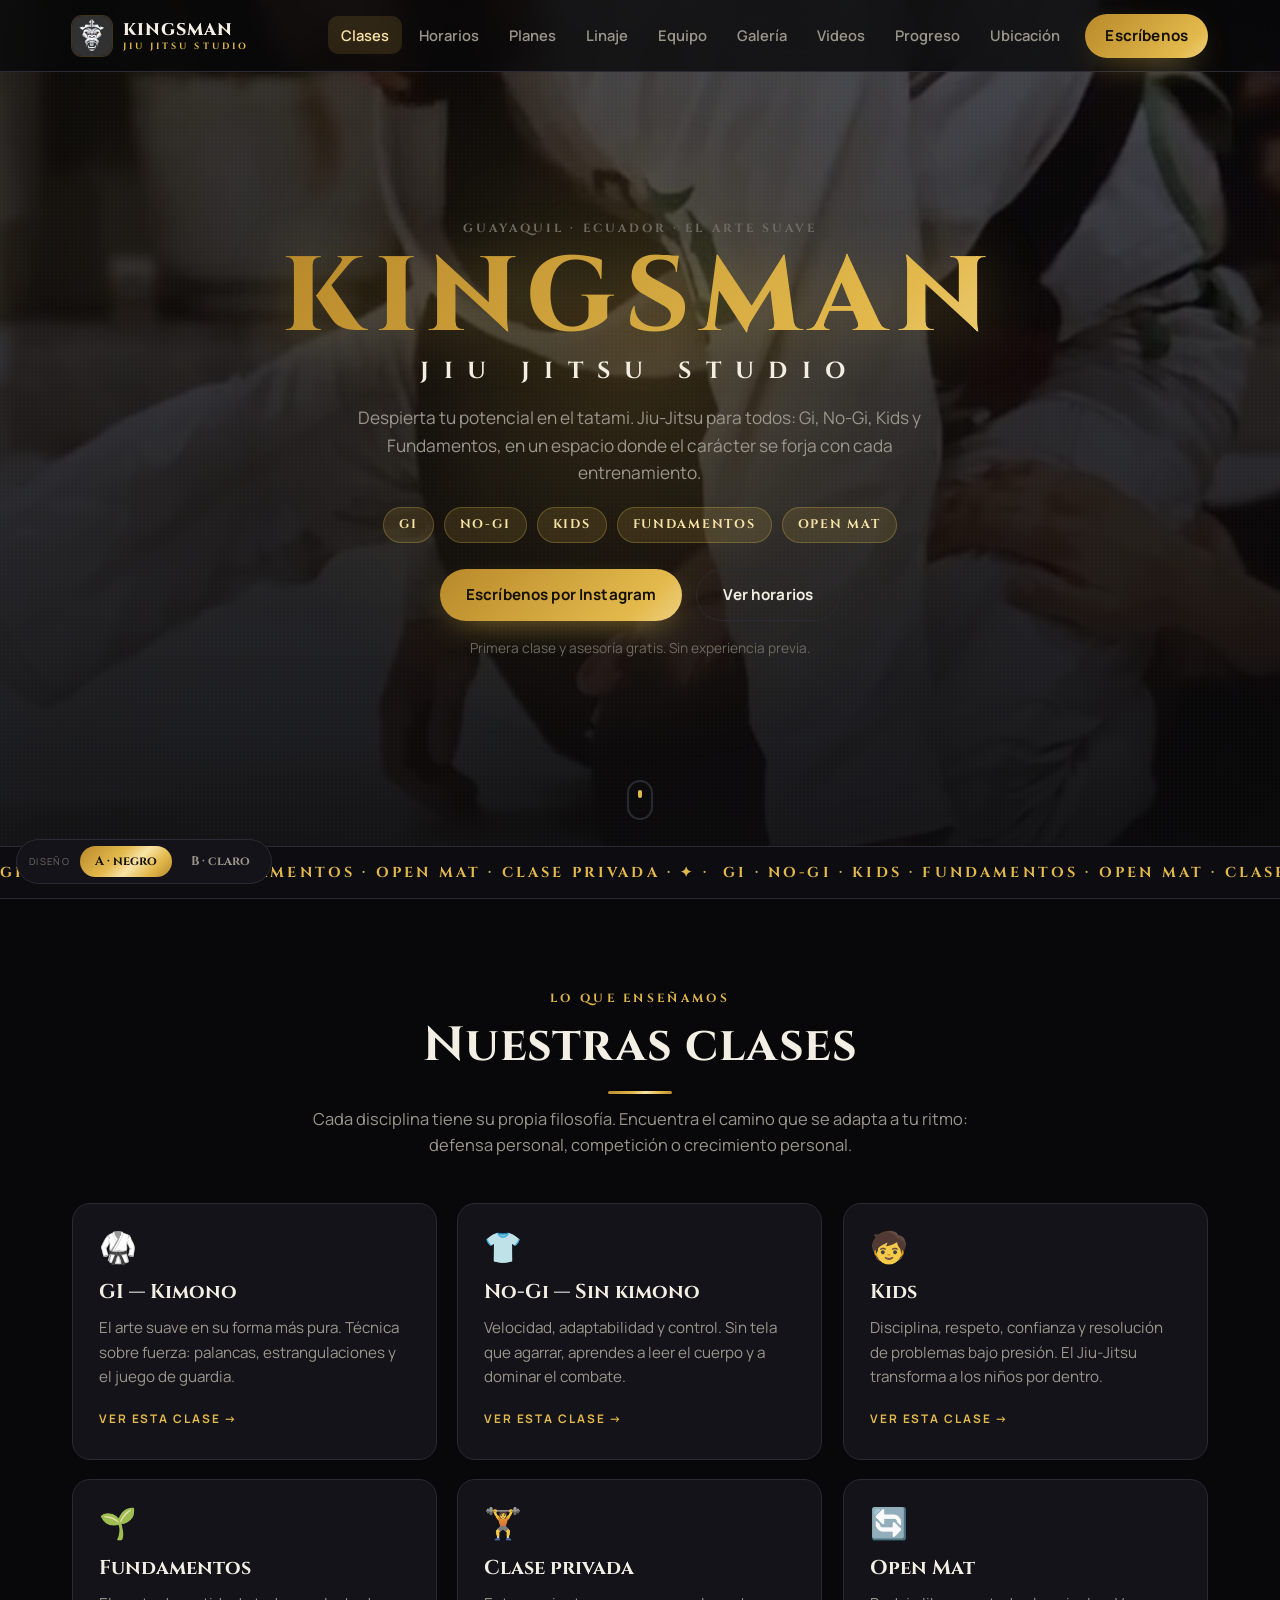
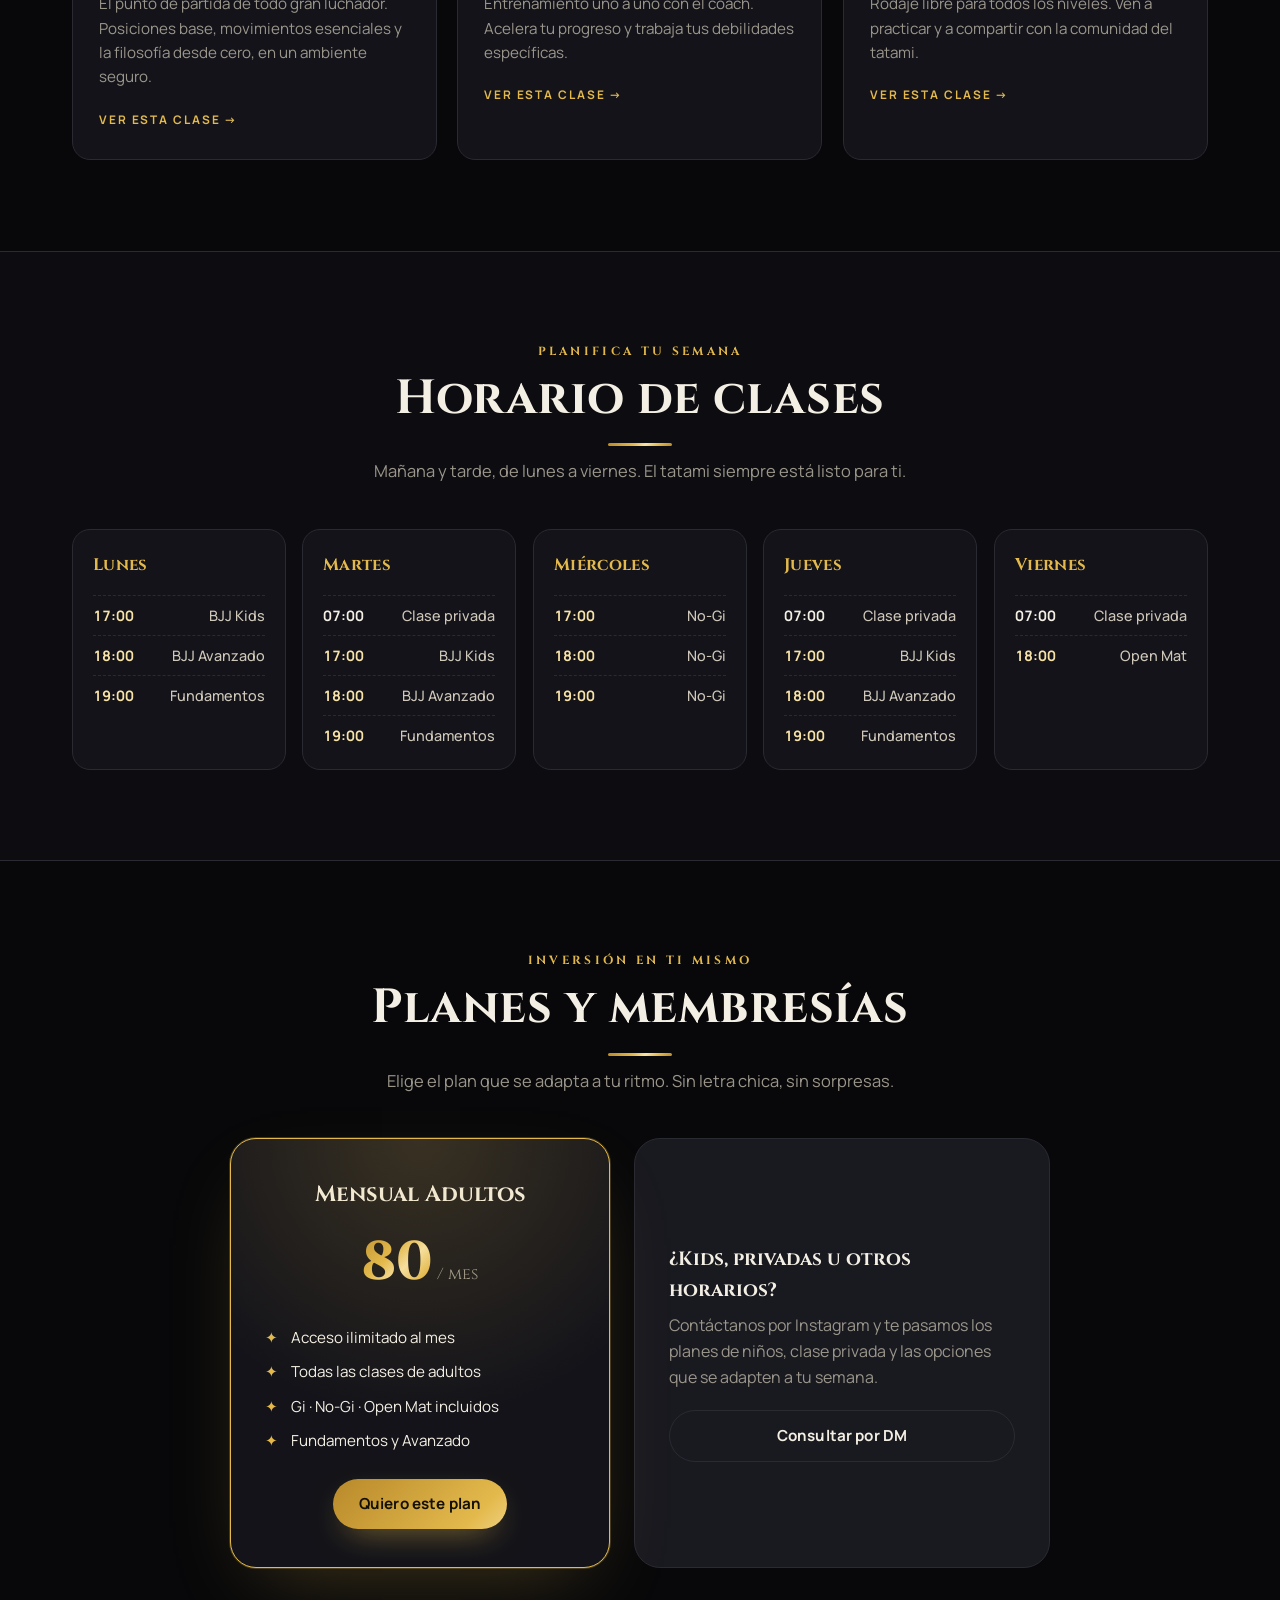
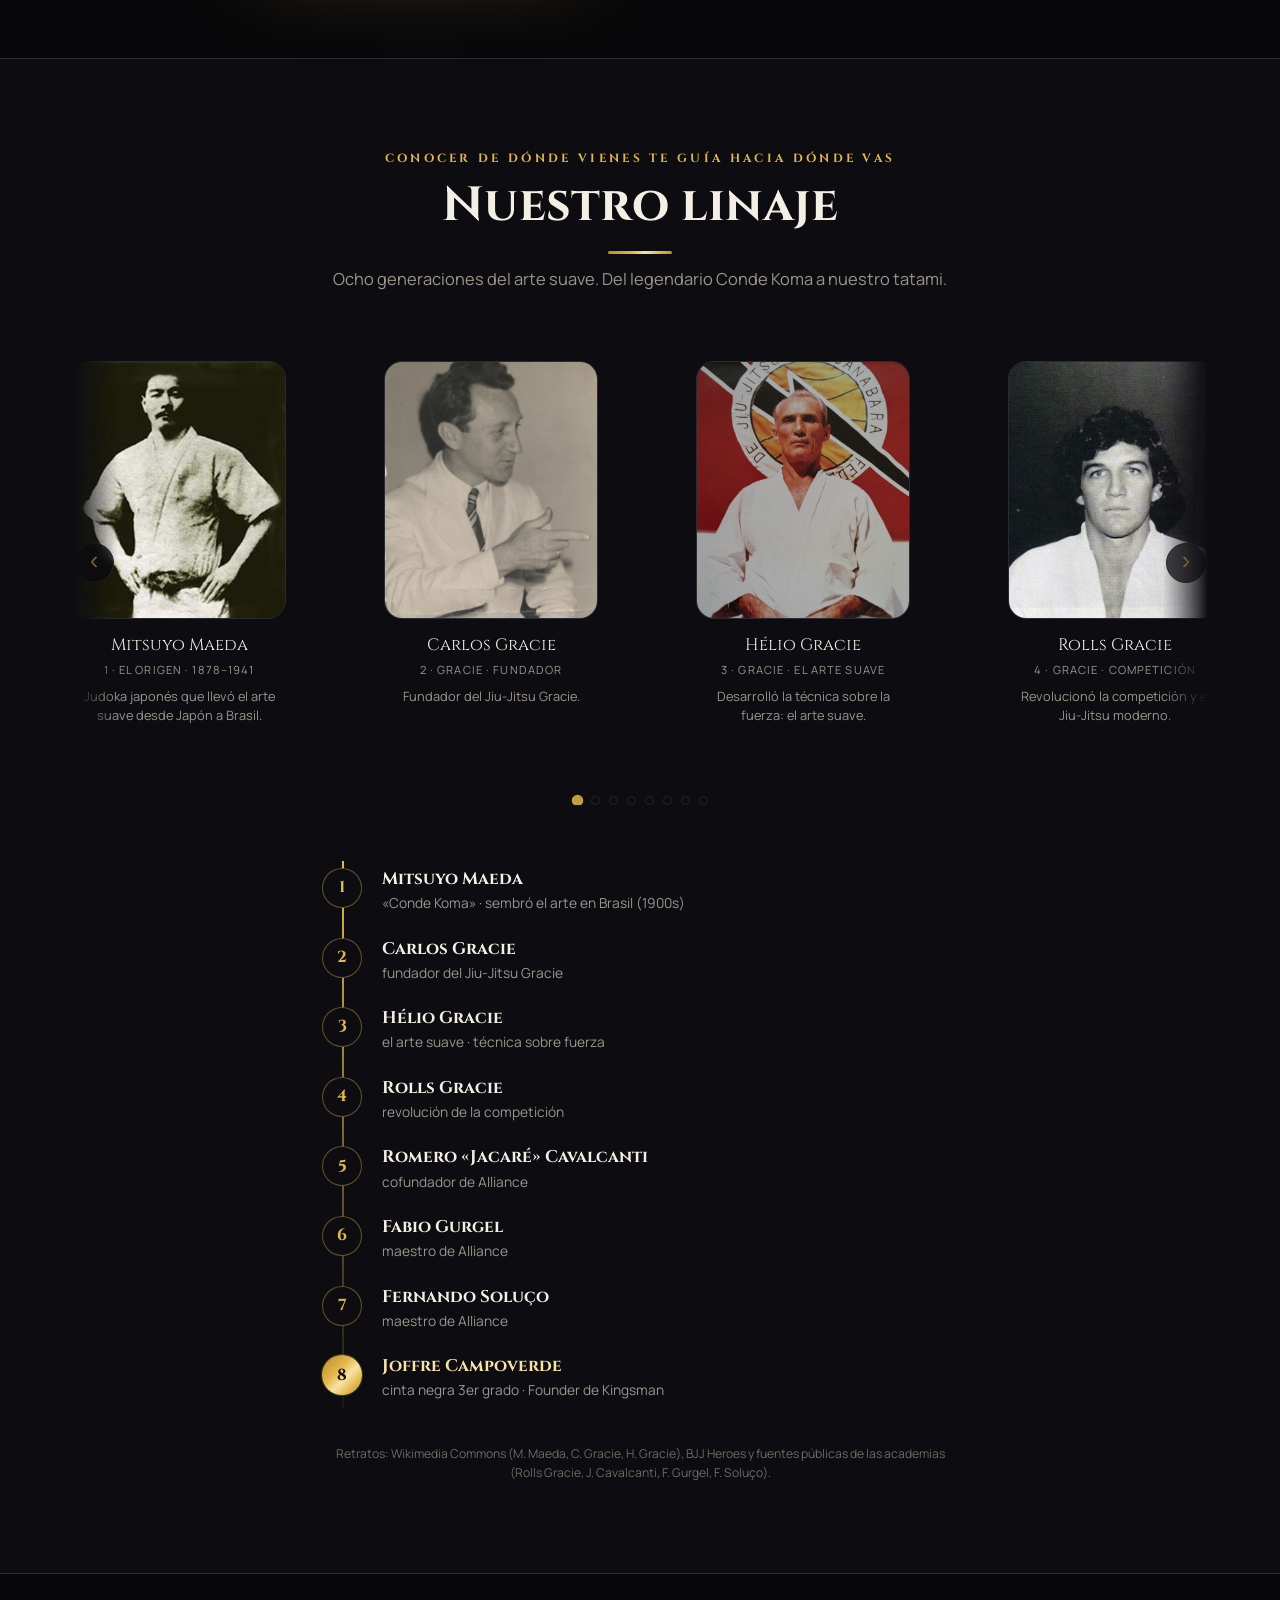
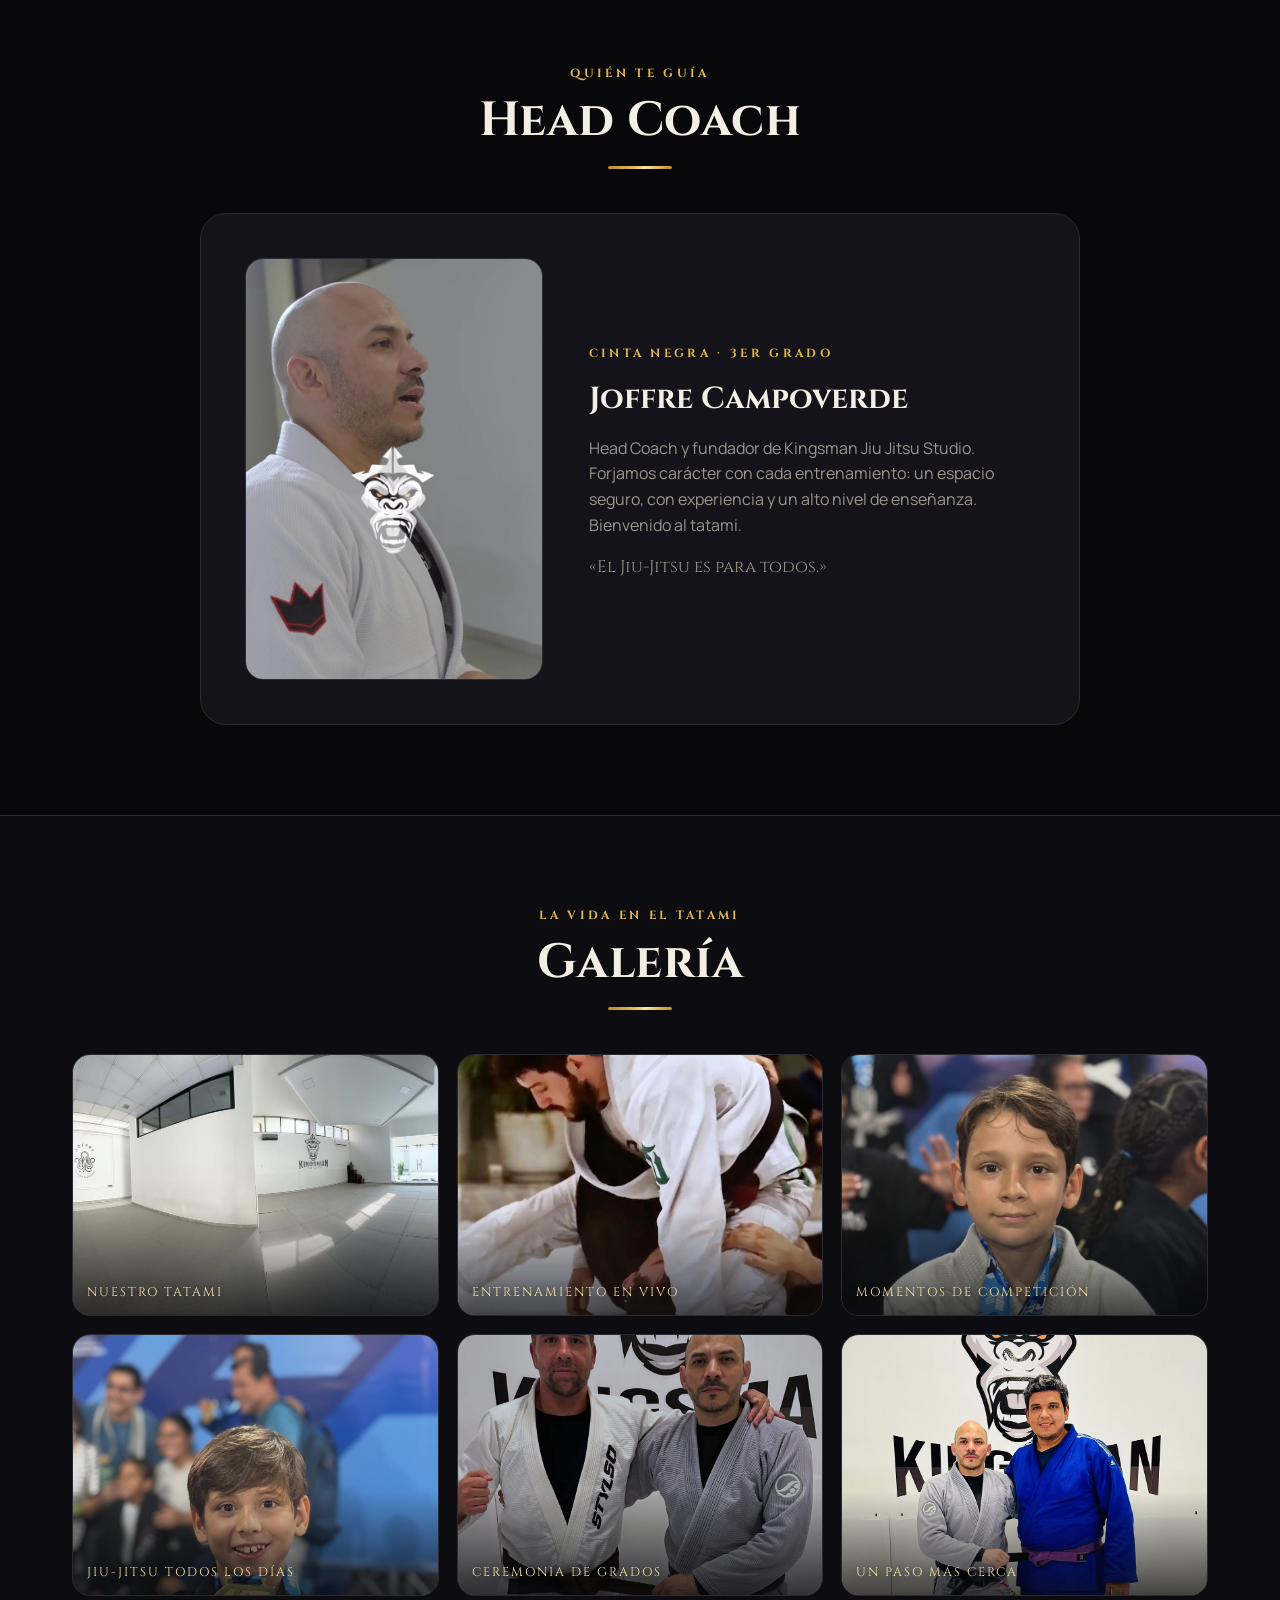
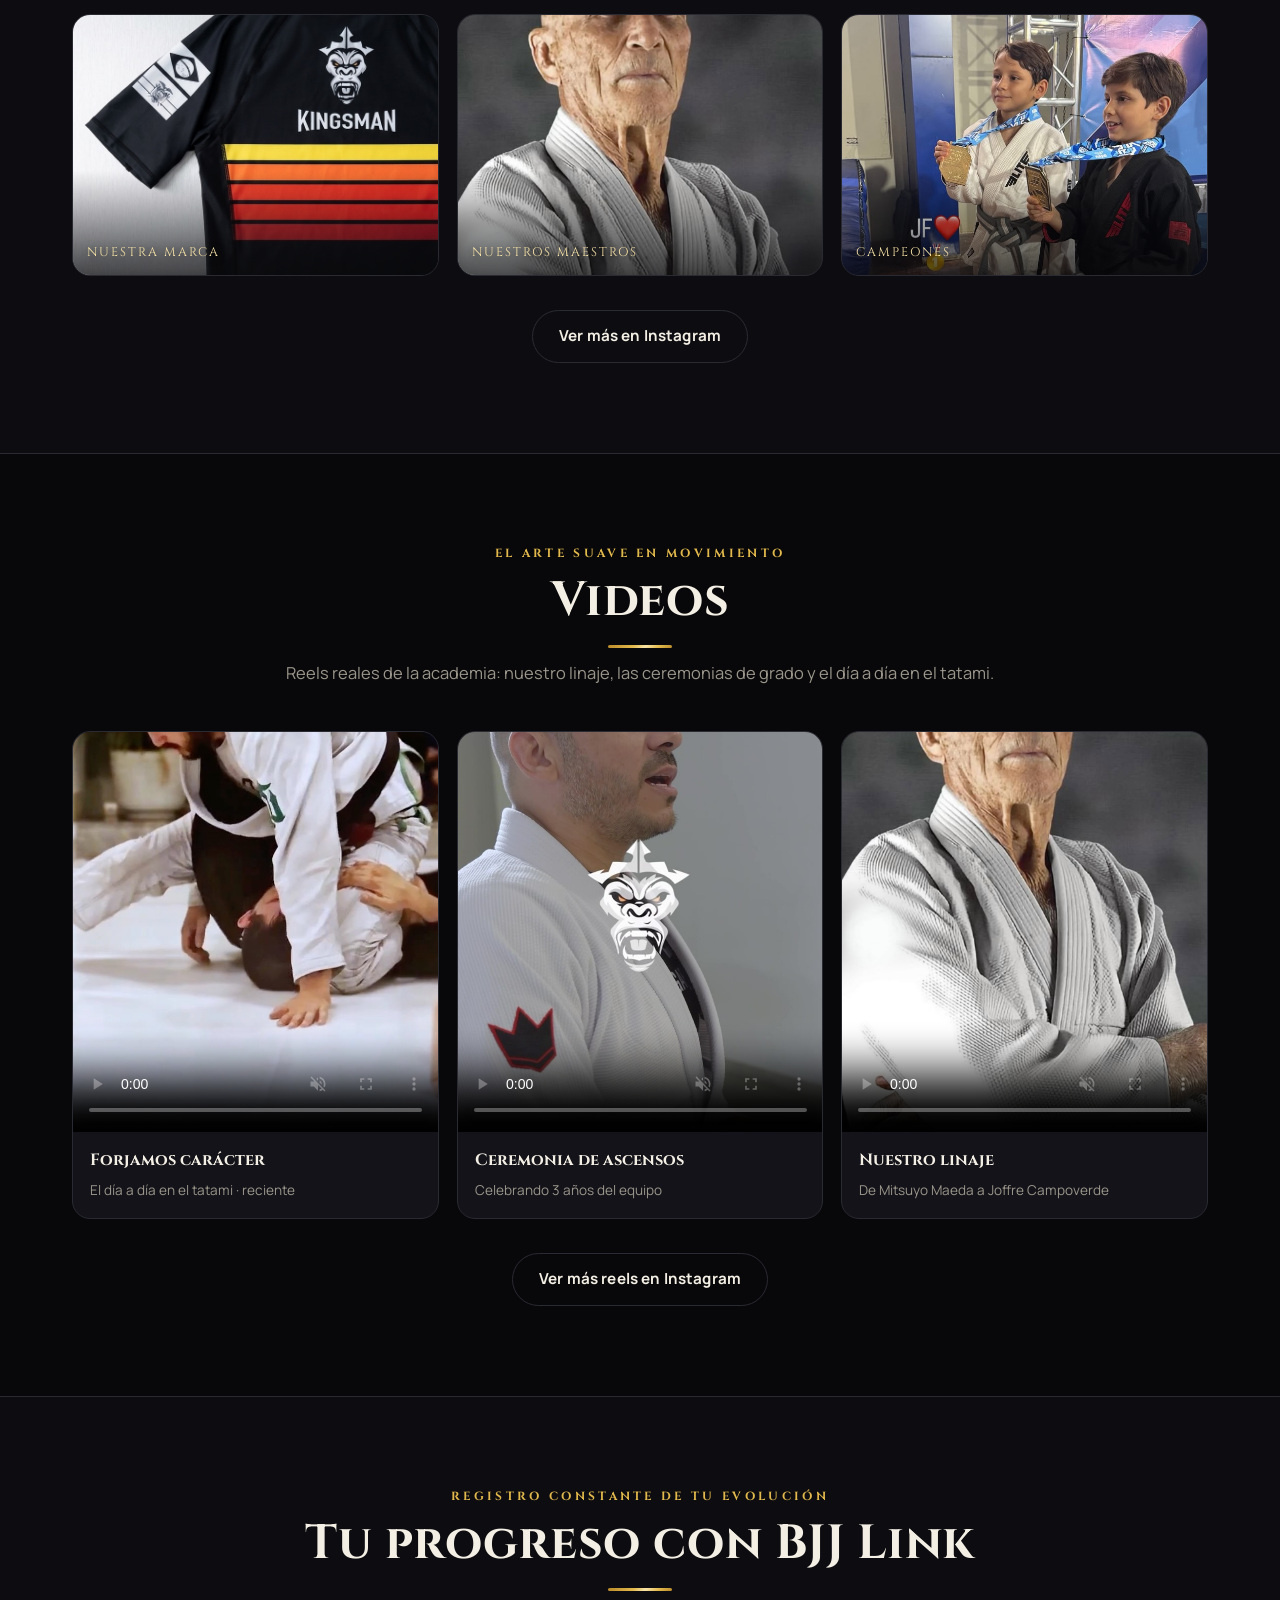
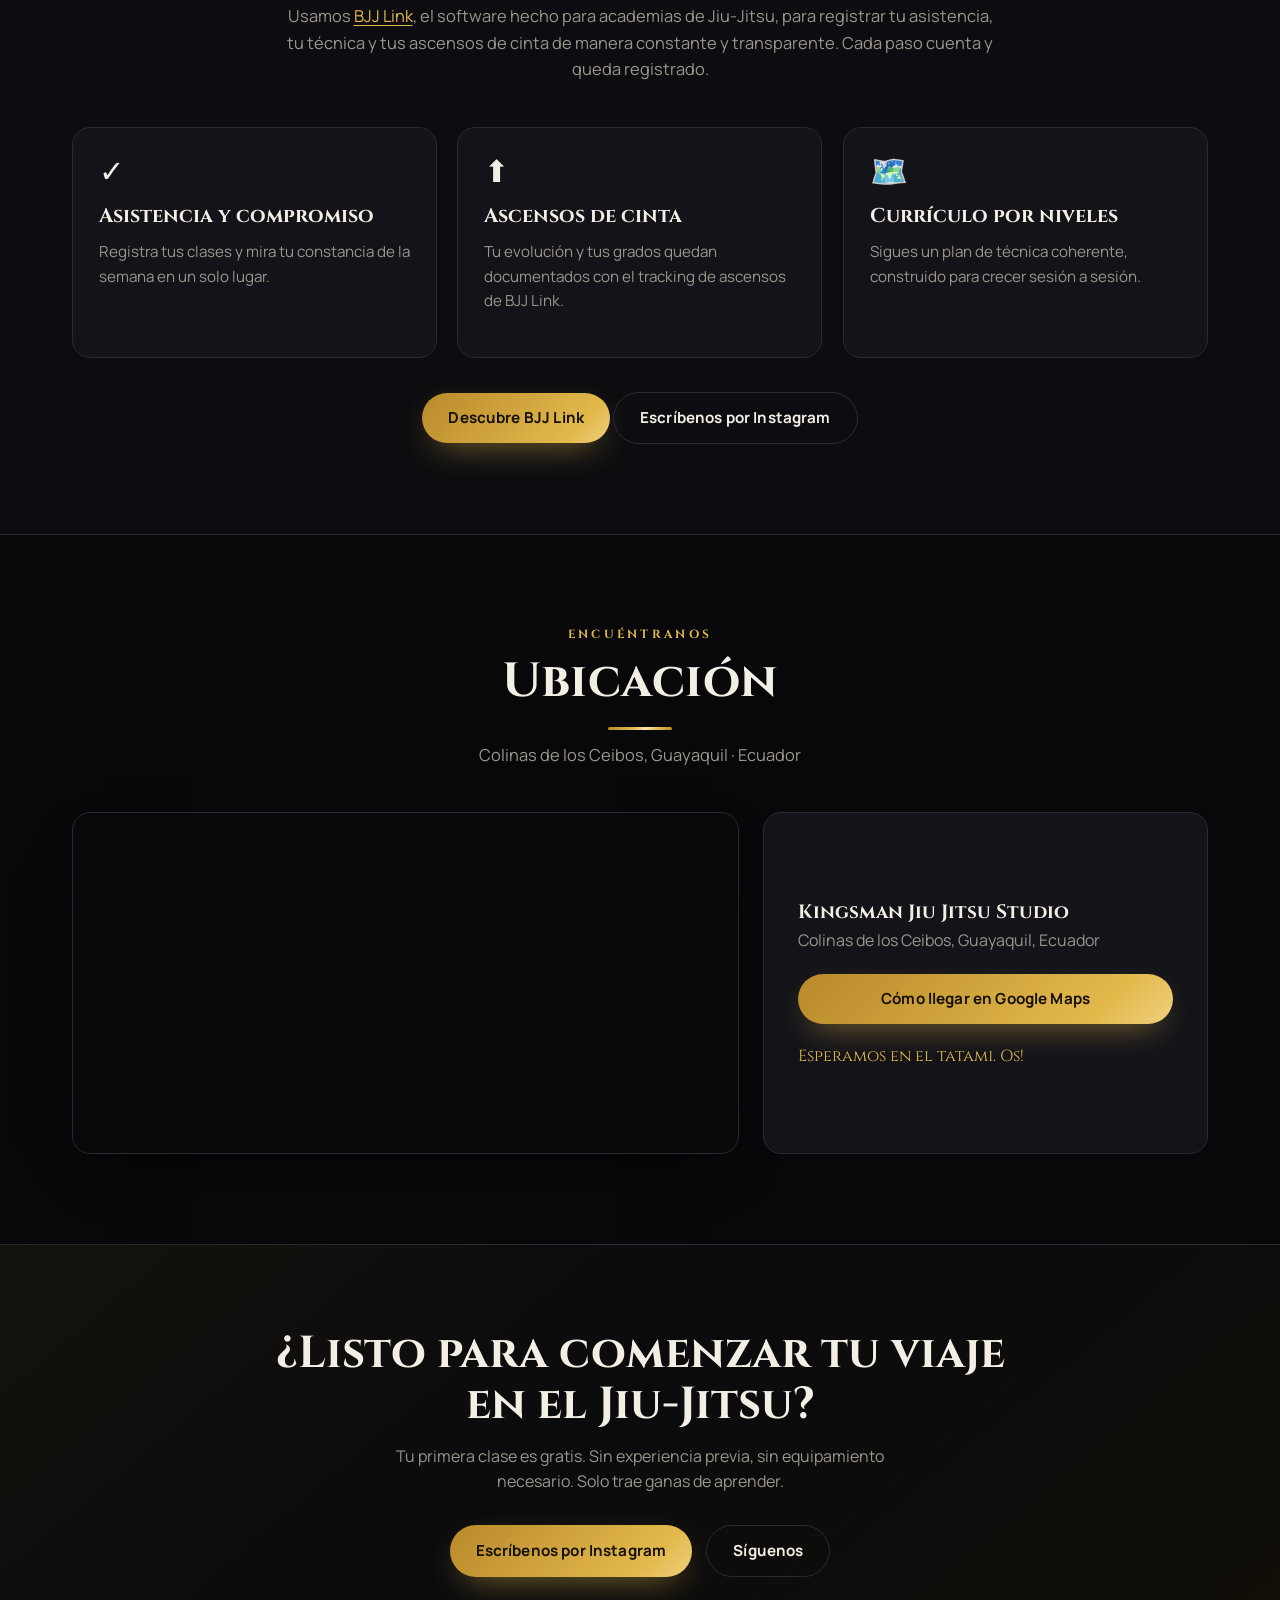
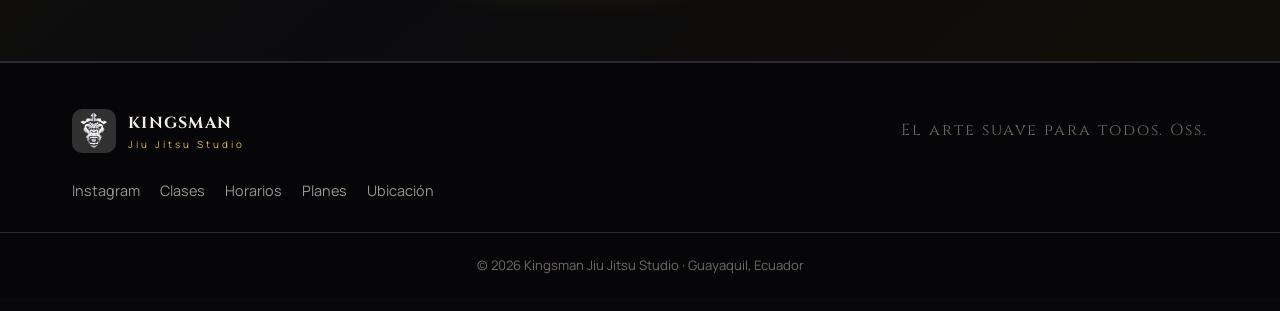
==== commit 10edaaae: "Linaje: retratos reales para Rolls, Jacaré, Gurgel y Soluço (reemplazan monogramas), nuevo retrato d" ====
--- a/index.html
+++ b/index.html
@@ -285,26 +285,26 @@
             <p class="c-role">3 · Gracie · El arte suave</p>
             <p class="c-desc">Desarrolló la técnica sobre la fuerza: el arte suave.</p>
           </figure>
-          <figure class="c-slide is-mono">
-            <div class="c-media mono"><span class="m-letter">R</span></div>
+          <figure class="c-slide is-photo">
+            <div class="c-media"><img src="assets/linaje/rolls.jpg" alt="Retrato de Rolls Gracie"></div>
             <figcaption class="c-name">Rolls Gracie</figcaption>
             <p class="c-role">4 · Gracie · Competición</p>
             <p class="c-desc">Revolucionó la competición y el Jiu-Jitsu moderno.</p>
           </figure>
-          <figure class="c-slide is-mono">
-            <div class="c-media mono"><span class="m-letter">J</span></div>
+          <figure class="c-slide is-photo">
+            <div class="c-media"><img src="assets/linaje/jacare.jpg" alt="Retrato de Romero «Jacaré» Cavalcanti"></div>
             <figcaption class="c-name">Romero «Jacaré» Cavalcanti</figcaption>
             <p class="c-role">5 · Alliance · Maestro</p>
             <p class="c-desc">Cofundador de Alliance, difusor mundial de la técnica.</p>
           </figure>
-          <figure class="c-slide is-mono">
-            <div class="c-media mono"><span class="m-letter">F</span></div>
+          <figure class="c-slide is-photo">
+            <div class="c-media"><img src="assets/linaje/gurgel.jpg" alt="Retrato de Fabio Gurgel"></div>
             <figcaption class="c-name">Fabio Gurgel</figcaption>
             <p class="c-role">6 · Alliance · Técnica</p>
             <p class="c-desc">Leyenda de la técnica y de la enseñanza en Alliance.</p>
           </figure>
-          <figure class="c-slide is-mono">
-            <div class="c-media mono"><span class="m-letter">S</span></div>
+          <figure class="c-slide is-photo">
+            <div class="c-media"><img src="assets/linaje/soluco.jpg" alt="Retrato de Fernando Soluço"></div>
             <figcaption class="c-name">Fernando Soluço</figcaption>
             <p class="c-role">7 · Alliance · Linaje</p>
             <p class="c-desc">Maestro de Alliance, guardián del linaje.</p>
@@ -333,7 +333,7 @@
       <li><span class="t-n">7</span><div><b>Fernando Soluço</b><small>maestro de Alliance</small></div></li>
       <li class="gold"><span class="t-n">8</span><div><b>Joffre Campoverde</b><small>cinta negra 3er grado · Founder de Kingsman</small></div></li>
     </ol>
-    <p class="photo-credits">Retratos: Wikimedia Commons (M. Maeda, C. Gracie, H. Gracie) · dominio público.</p>
+    <p class="photo-credits">Retratos: Wikimedia Commons (M. Maeda, C. Gracie, H. Gracie), BJJ Heroes y fuentes públicas de las academias (Rolls Gracie, J. Cavalcanti, F. Gurgel, F. Soluço).</p>
   </div>
 </section>
 
--- a/style.css
+++ b/style.css
@@ -484,10 +484,13 @@
 /* responsive for carousel + videos */
 @media (max-width:980px){
   .c-slide{width:200px}
+  .carousel{-webkit-mask-image:none;mask-image:none}
+  .carousel-track{scroll-snap-type:x mandatory;padding-inline:calc((100vw - 200px)/2)}
   .videos{grid-template-columns:repeat(2,1fr)}
 }
 @media (max-width:640px){
   .c-slide{width:64vw}
+  .carousel-track{padding-inline:calc((100vw - 64vw)/2)}
   .videos{grid-template-columns:1fr}
   .video-card video{height:300px}
   .dev-toggle{left:10px;bottom:10px}
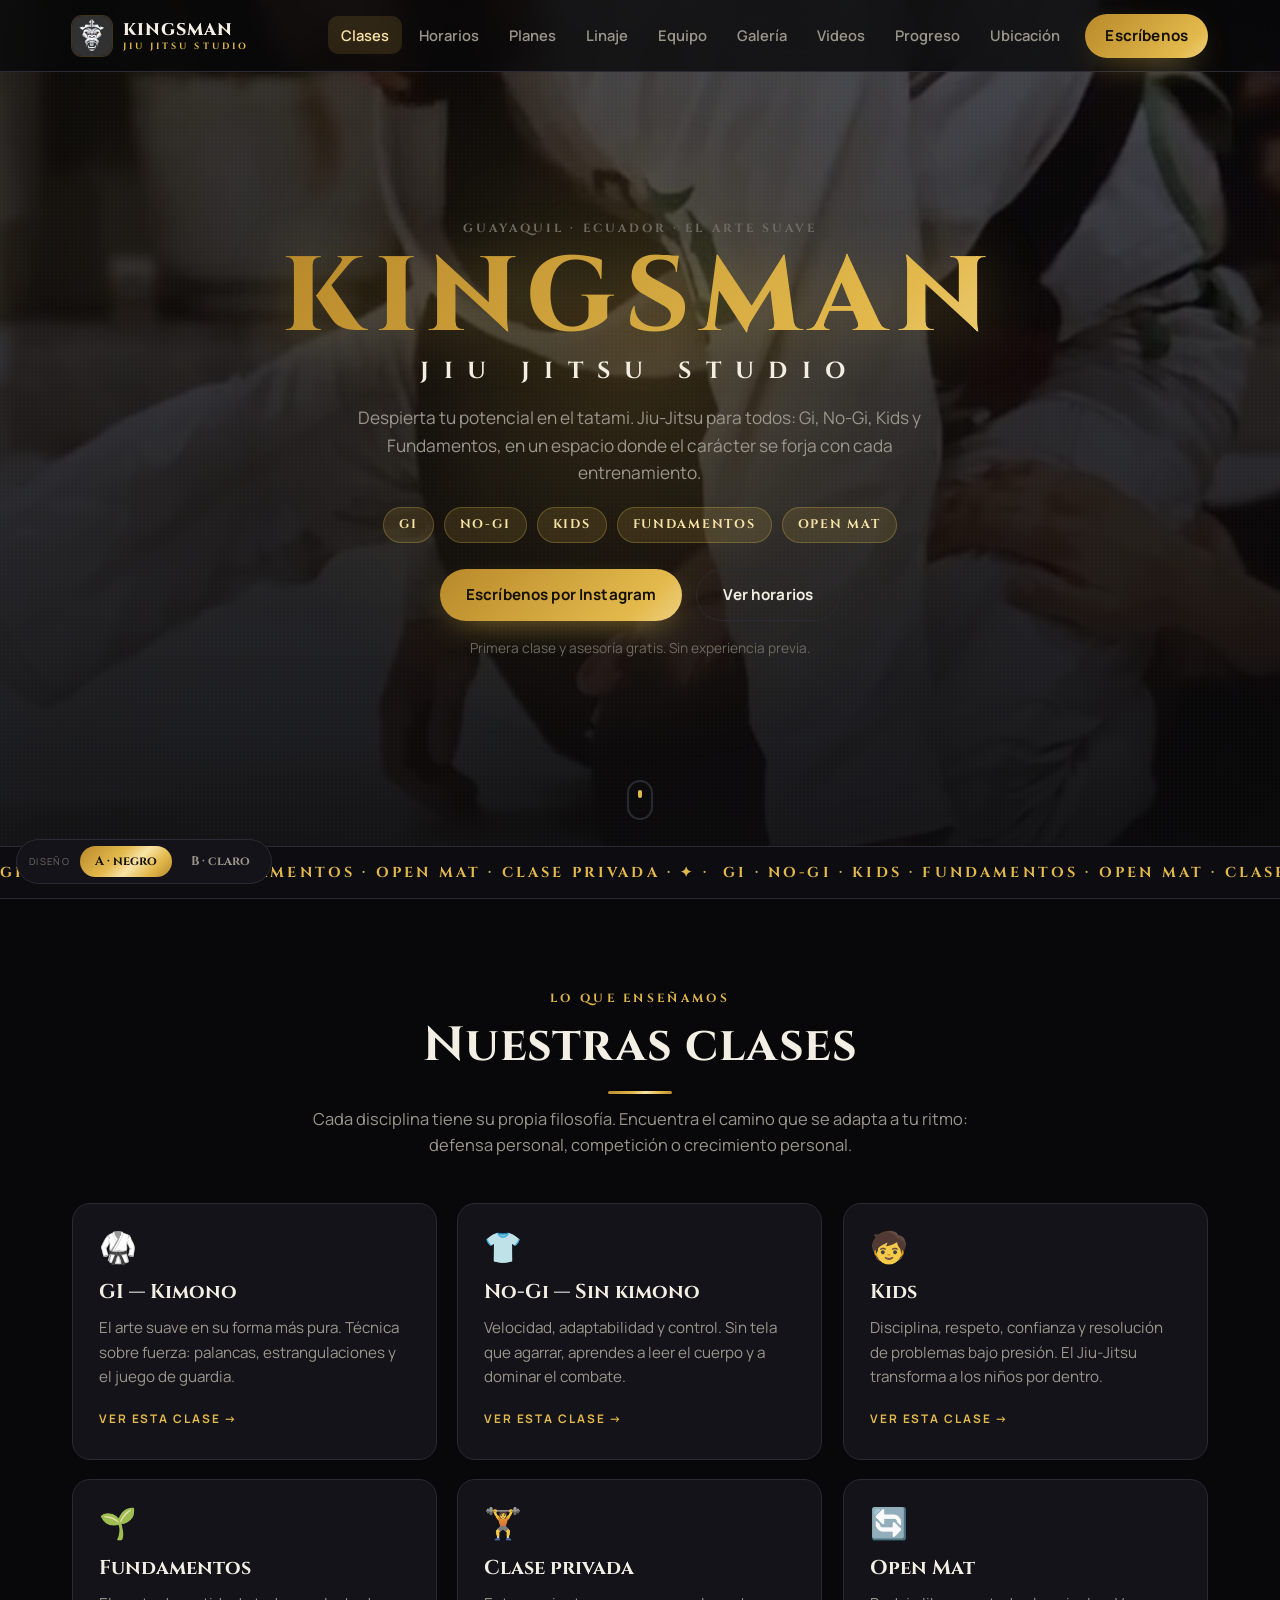
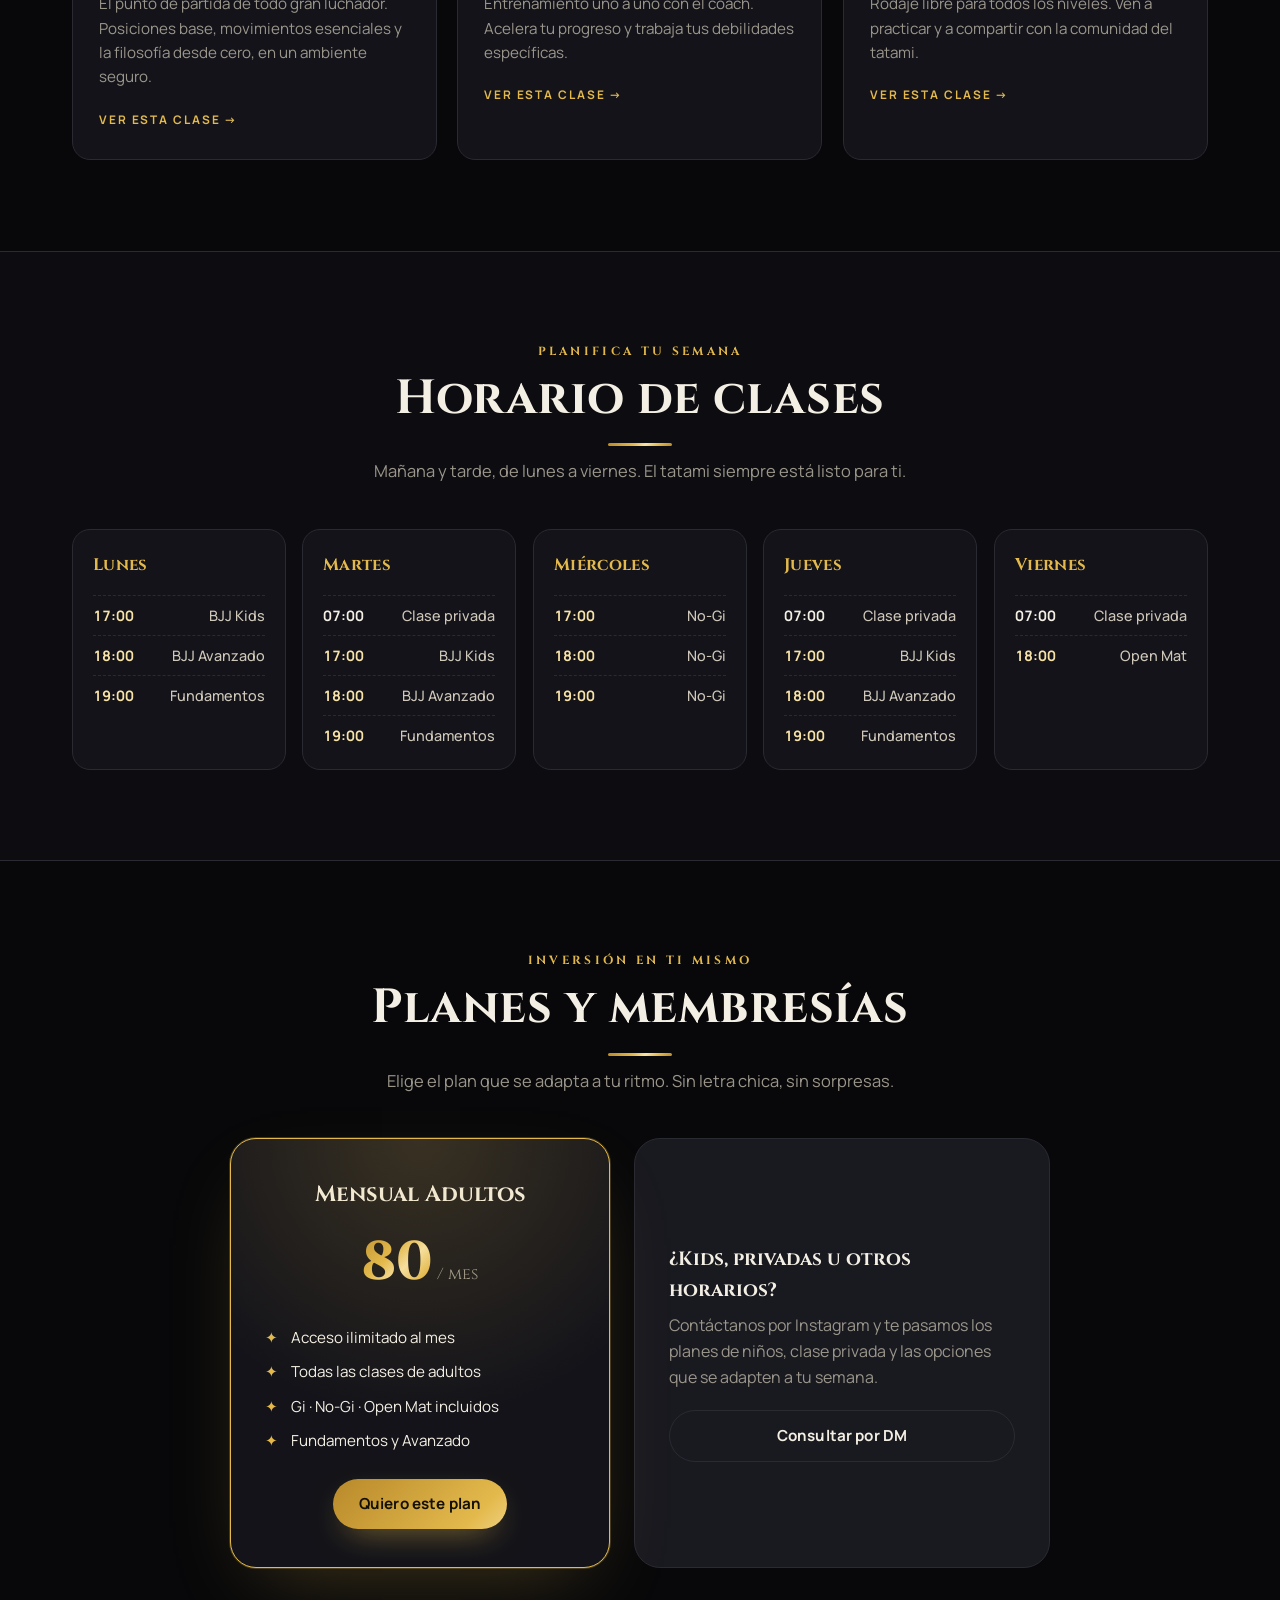
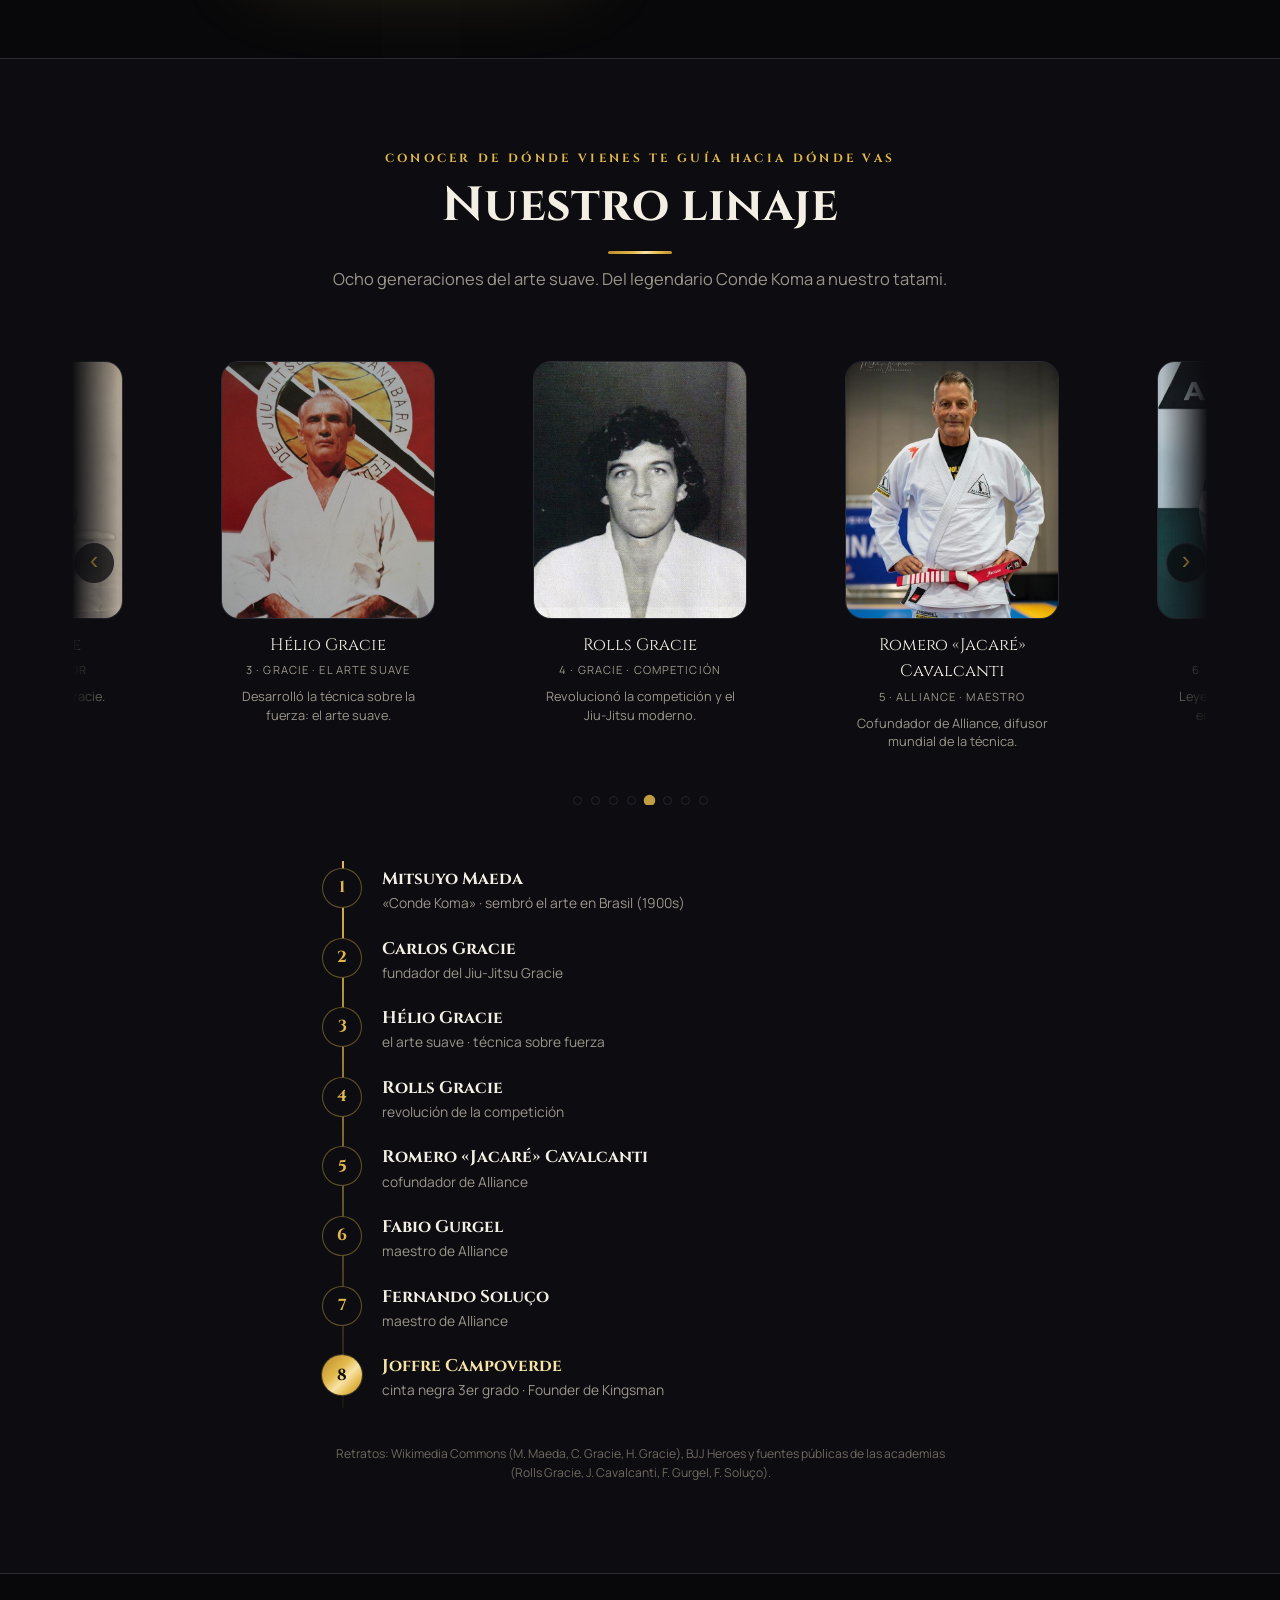
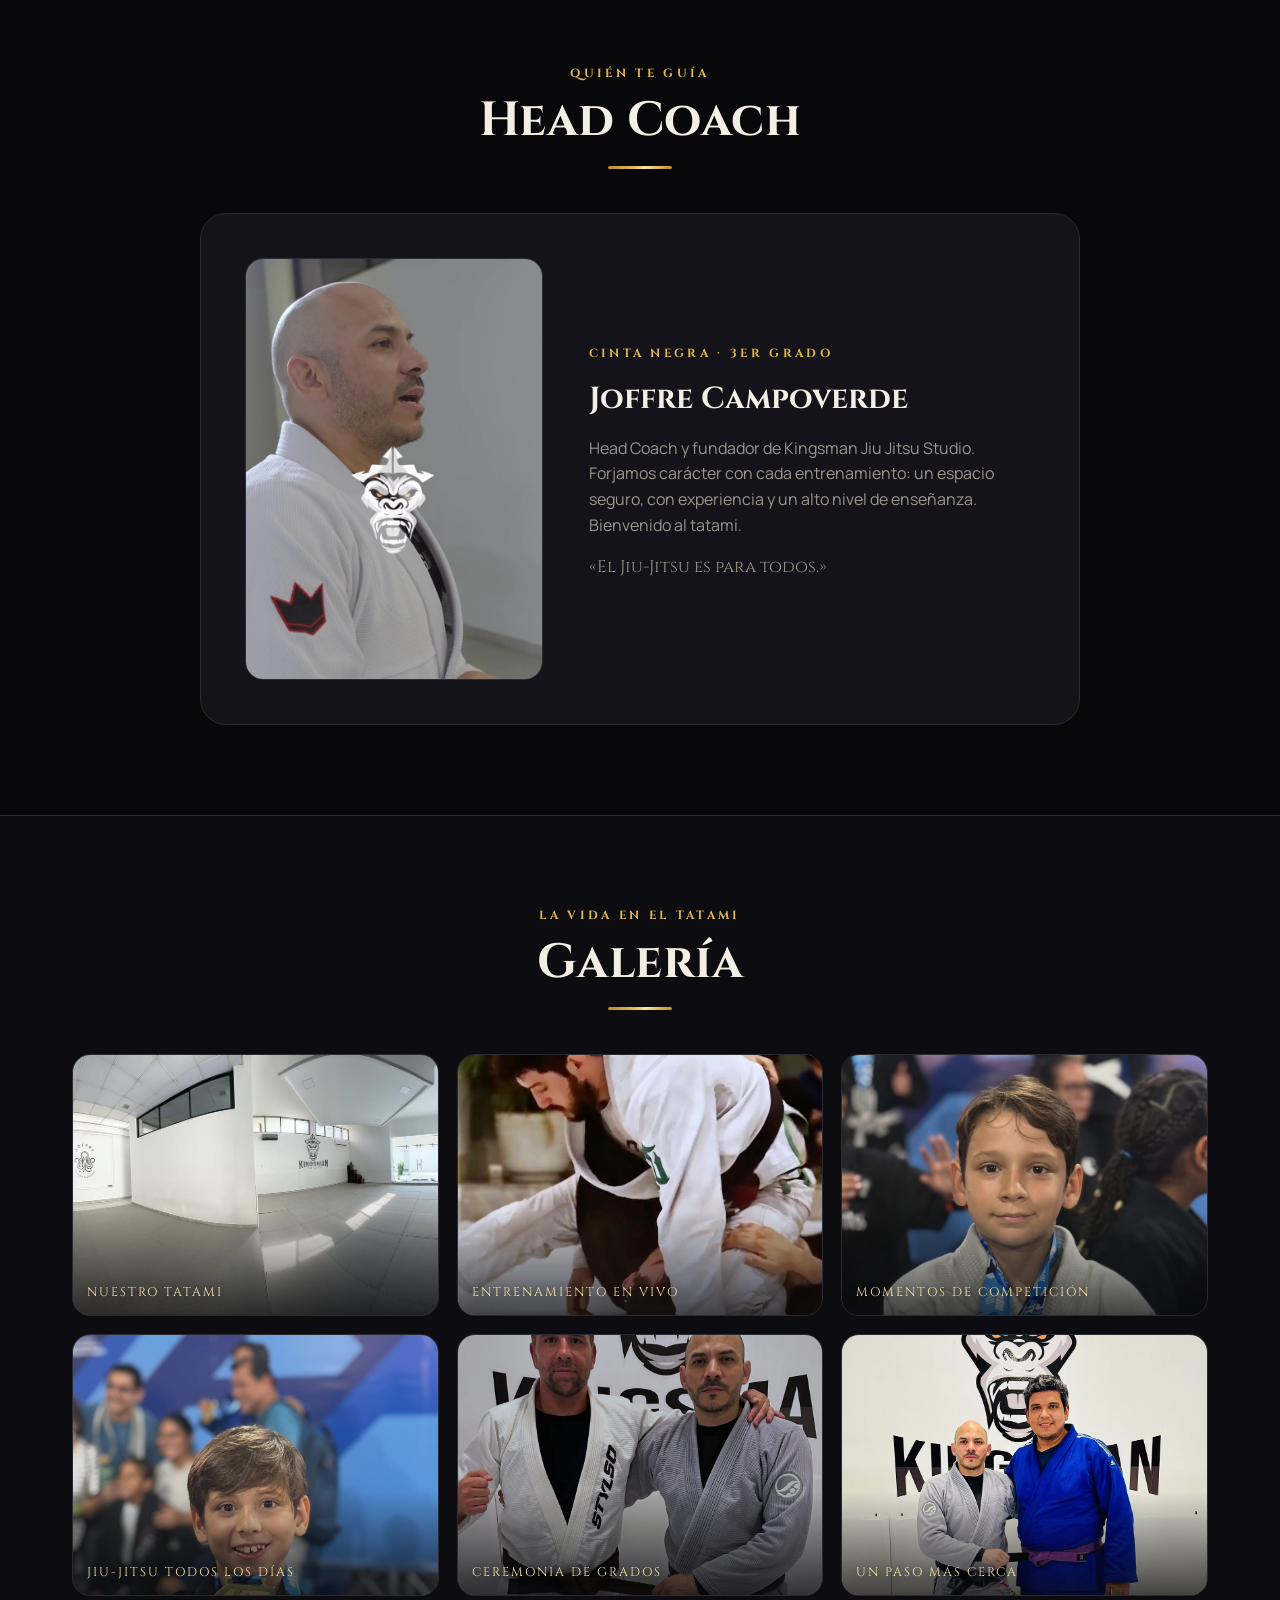
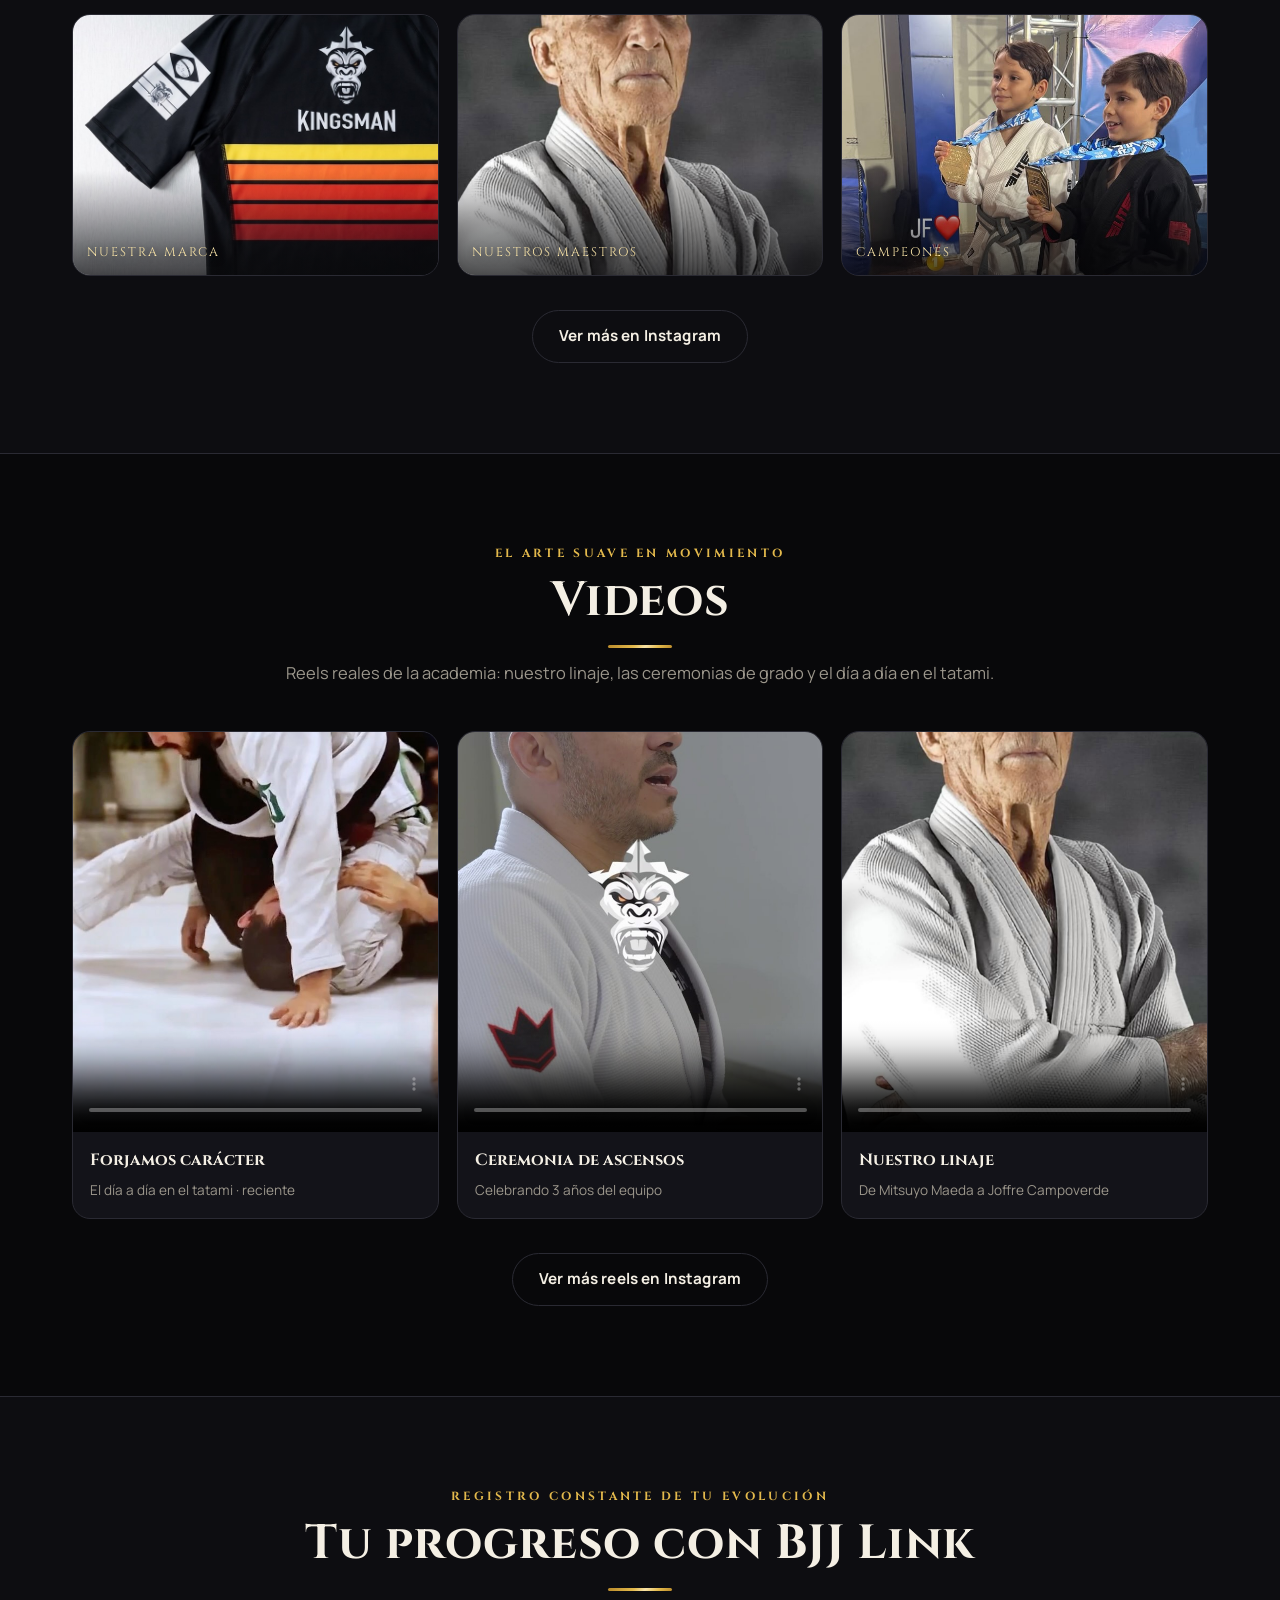
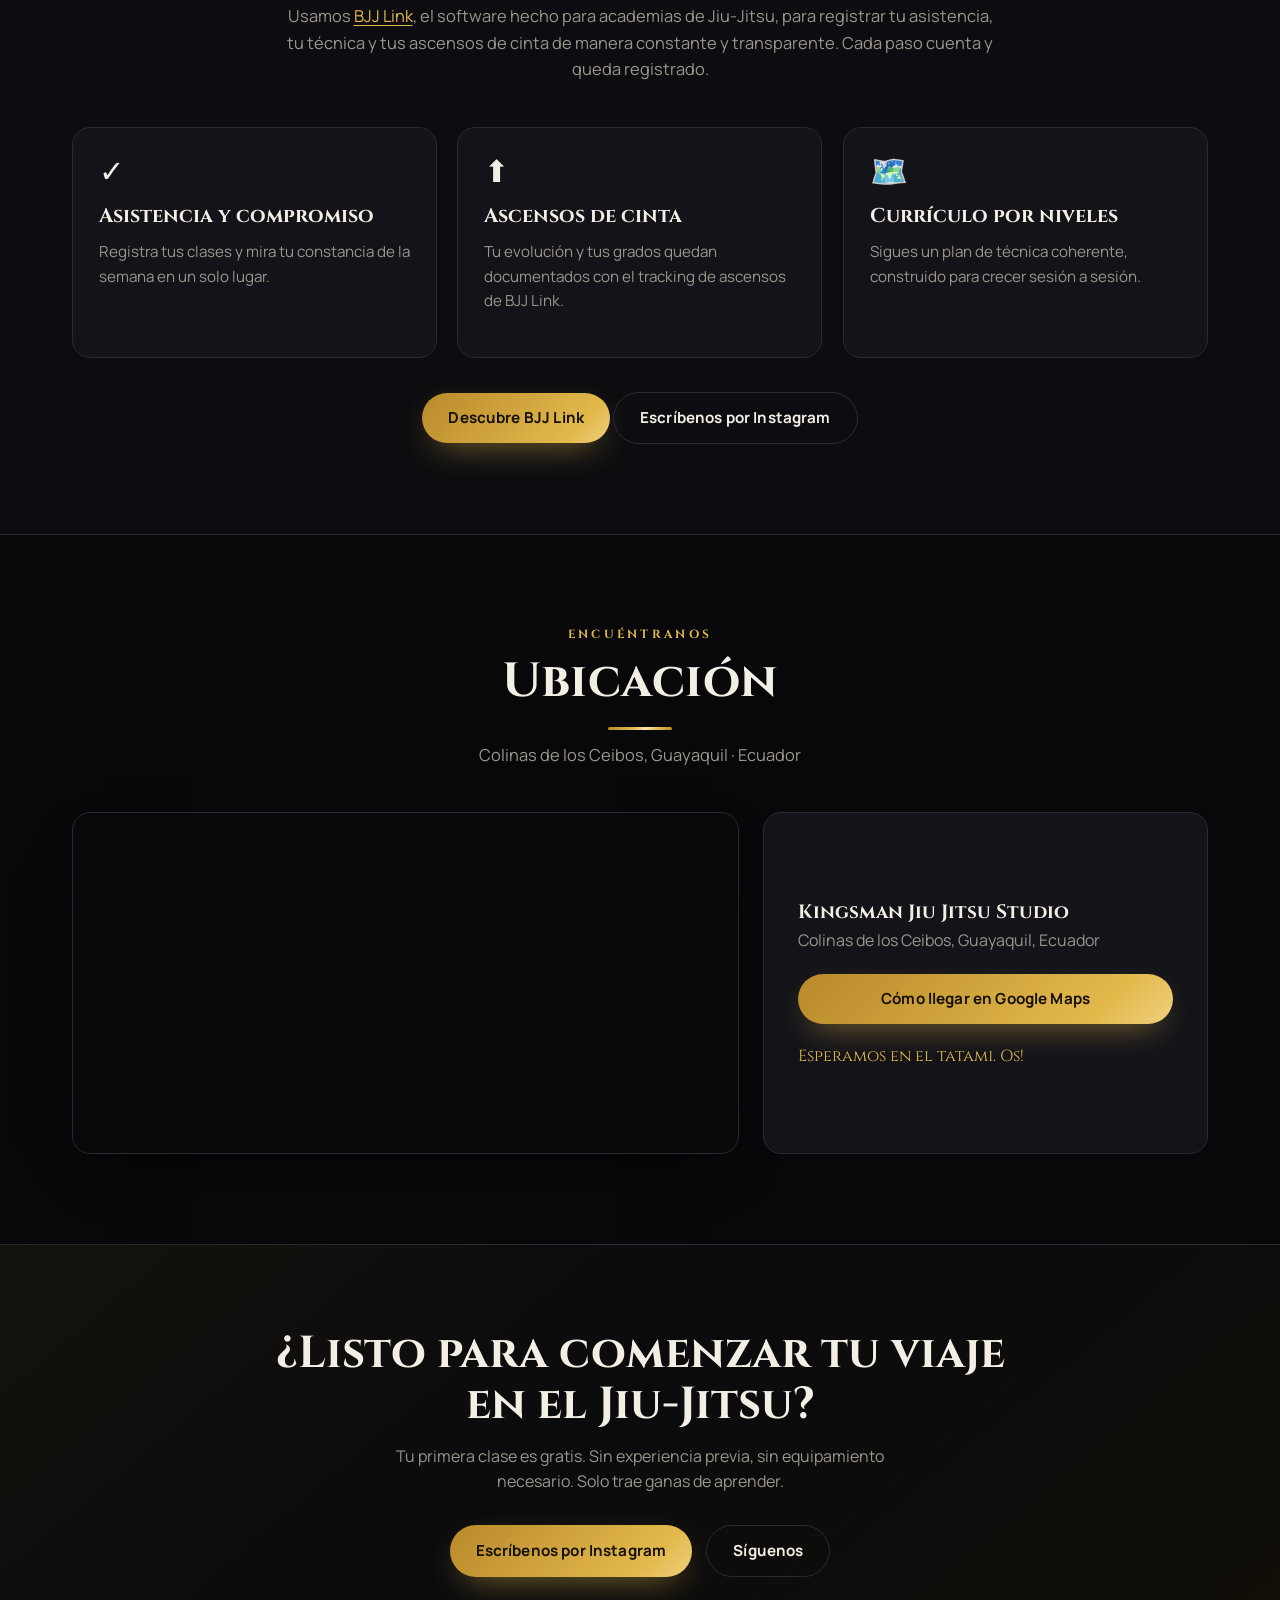
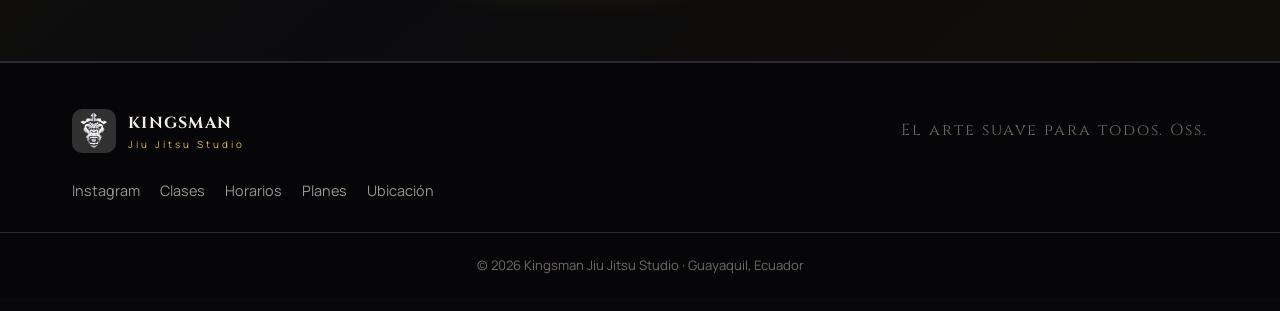
==== commit 09fec545: "Carrusel: centrado consistente (snap-center + espaciador final) para que las flechas lleguen a los 8" ====
--- a/index.html
+++ b/index.html
@@ -315,6 +315,7 @@
             <p class="c-role">8 · Kingsman · Founder</p>
             <p class="c-desc">Cinta negra 3er grado · founder de Kingsman.</p>
           </figure>
+          <span class="c-spacer" aria-hidden="true"></span>
         </div>
       </div>
       <button class="car-arrow next" aria-label="Maestro siguiente">&#8250;</button>
--- a/style.css
+++ b/style.css
@@ -328,7 +328,8 @@
 .carousel-track{display:flex;gap:18px;overflow-x:auto;scroll-snap-type:x mandatory;
   scrollbar-width:none;-ms-overflow-style:none;padding:8px 4px 18px;scroll-behavior:smooth}
 .carousel-track::-webkit-scrollbar{display:none}
-.c-slide{flex:0 0 auto;width:214px;scroll-snap-align:start}
+.c-slide{flex:0 0 auto;width:214px;scroll-snap-align:center}
+.c-spacer{flex:0 0 auto;flex-basis:calc((100vw - 214px)/2)}
 .c-media{position:relative;height:258px;border-radius:var(--radius);overflow:hidden;
   border:1px solid var(--border);background:linear-gradient(160deg,#191920,#0c0c10);
   transition:border-color .3s,box-shadow .35s,transform .4s var(--ease-pop)}
@@ -483,14 +484,14 @@
 
 /* responsive for carousel + videos */
 @media (max-width:980px){
-  .c-slide{width:200px}
+  .c-slide{width:200px;scroll-snap-align:center}
   .carousel{-webkit-mask-image:none;mask-image:none}
-  .carousel-track{scroll-snap-type:x mandatory;padding-inline:calc((100vw - 200px)/2)}
+  .c-spacer{flex-basis:calc((100vw - 200px)/2)}
   .videos{grid-template-columns:repeat(2,1fr)}
 }
 @media (max-width:640px){
   .c-slide{width:64vw}
-  .carousel-track{padding-inline:calc((100vw - 64vw)/2)}
+  .c-spacer{flex-basis:calc((100vw - 64vw)/2)}
   .videos{grid-template-columns:1fr}
   .video-card video{height:300px}
   .dev-toggle{left:10px;bottom:10px}
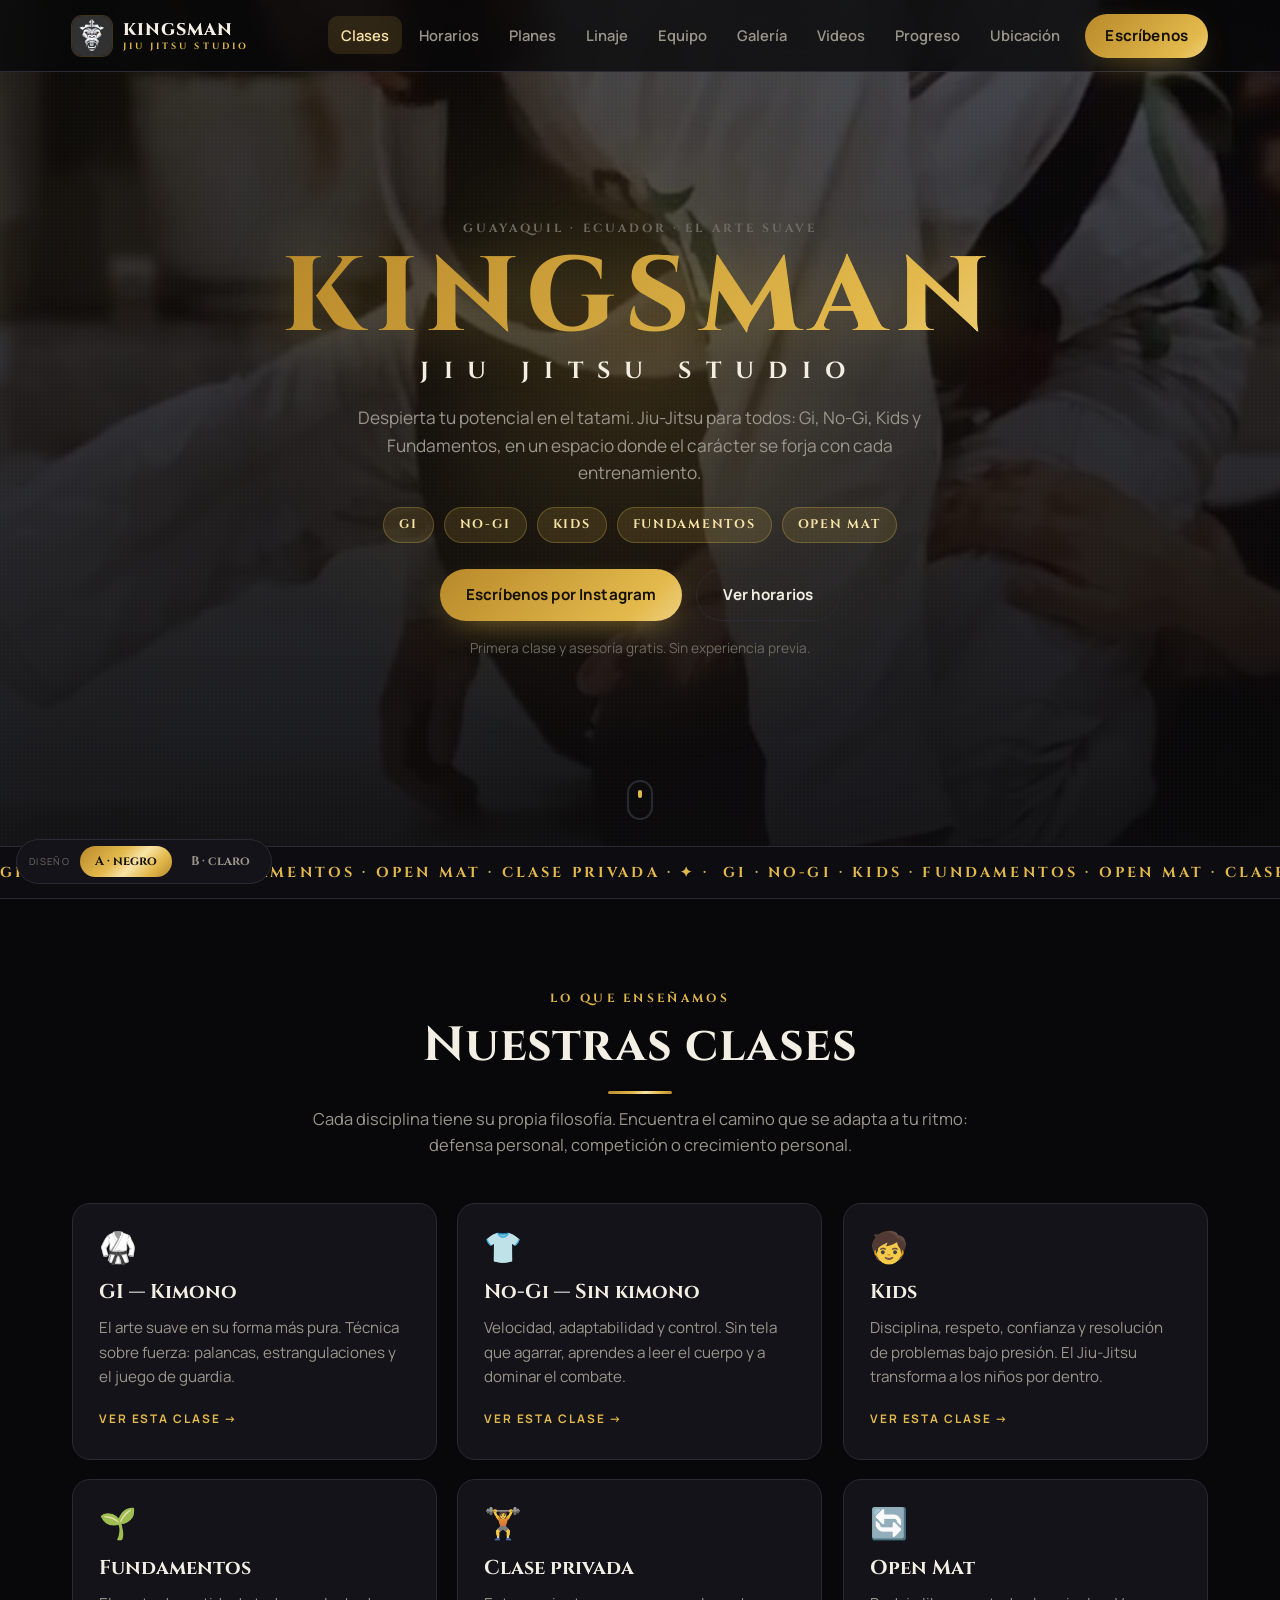
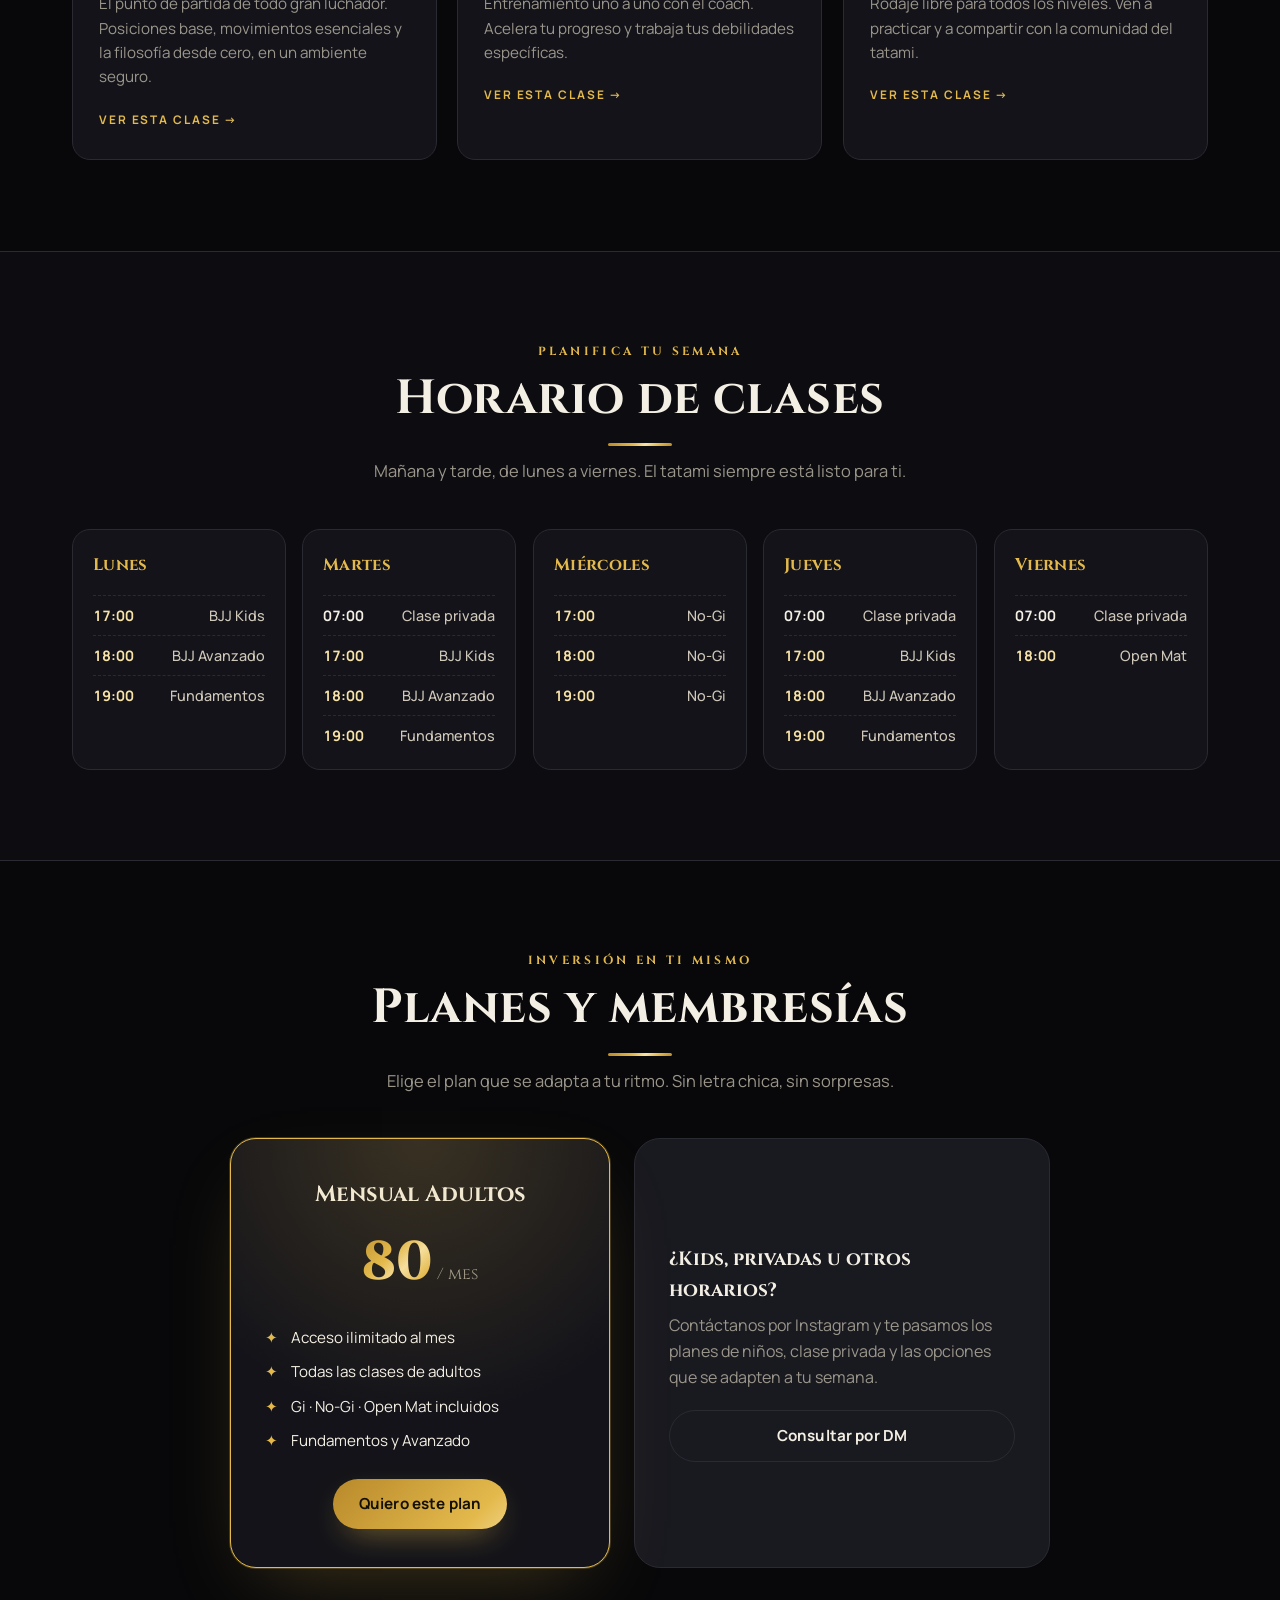
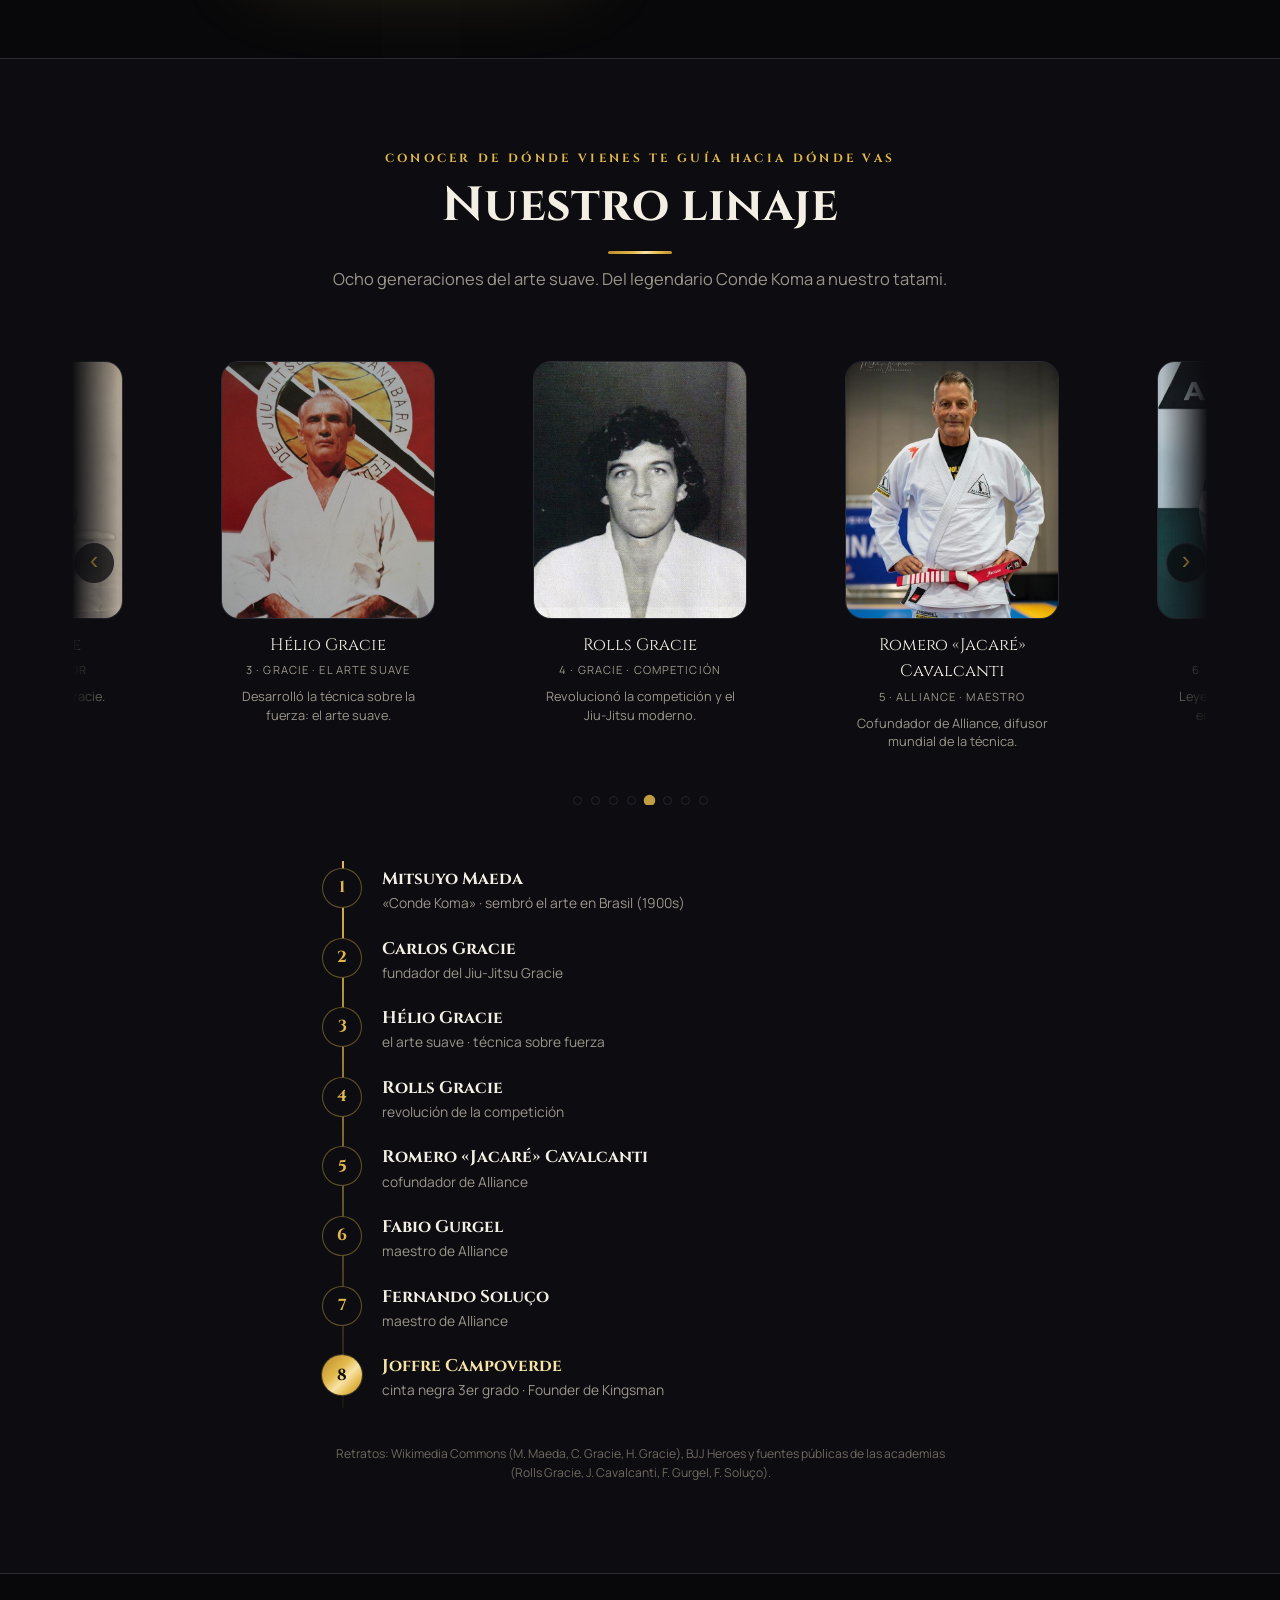
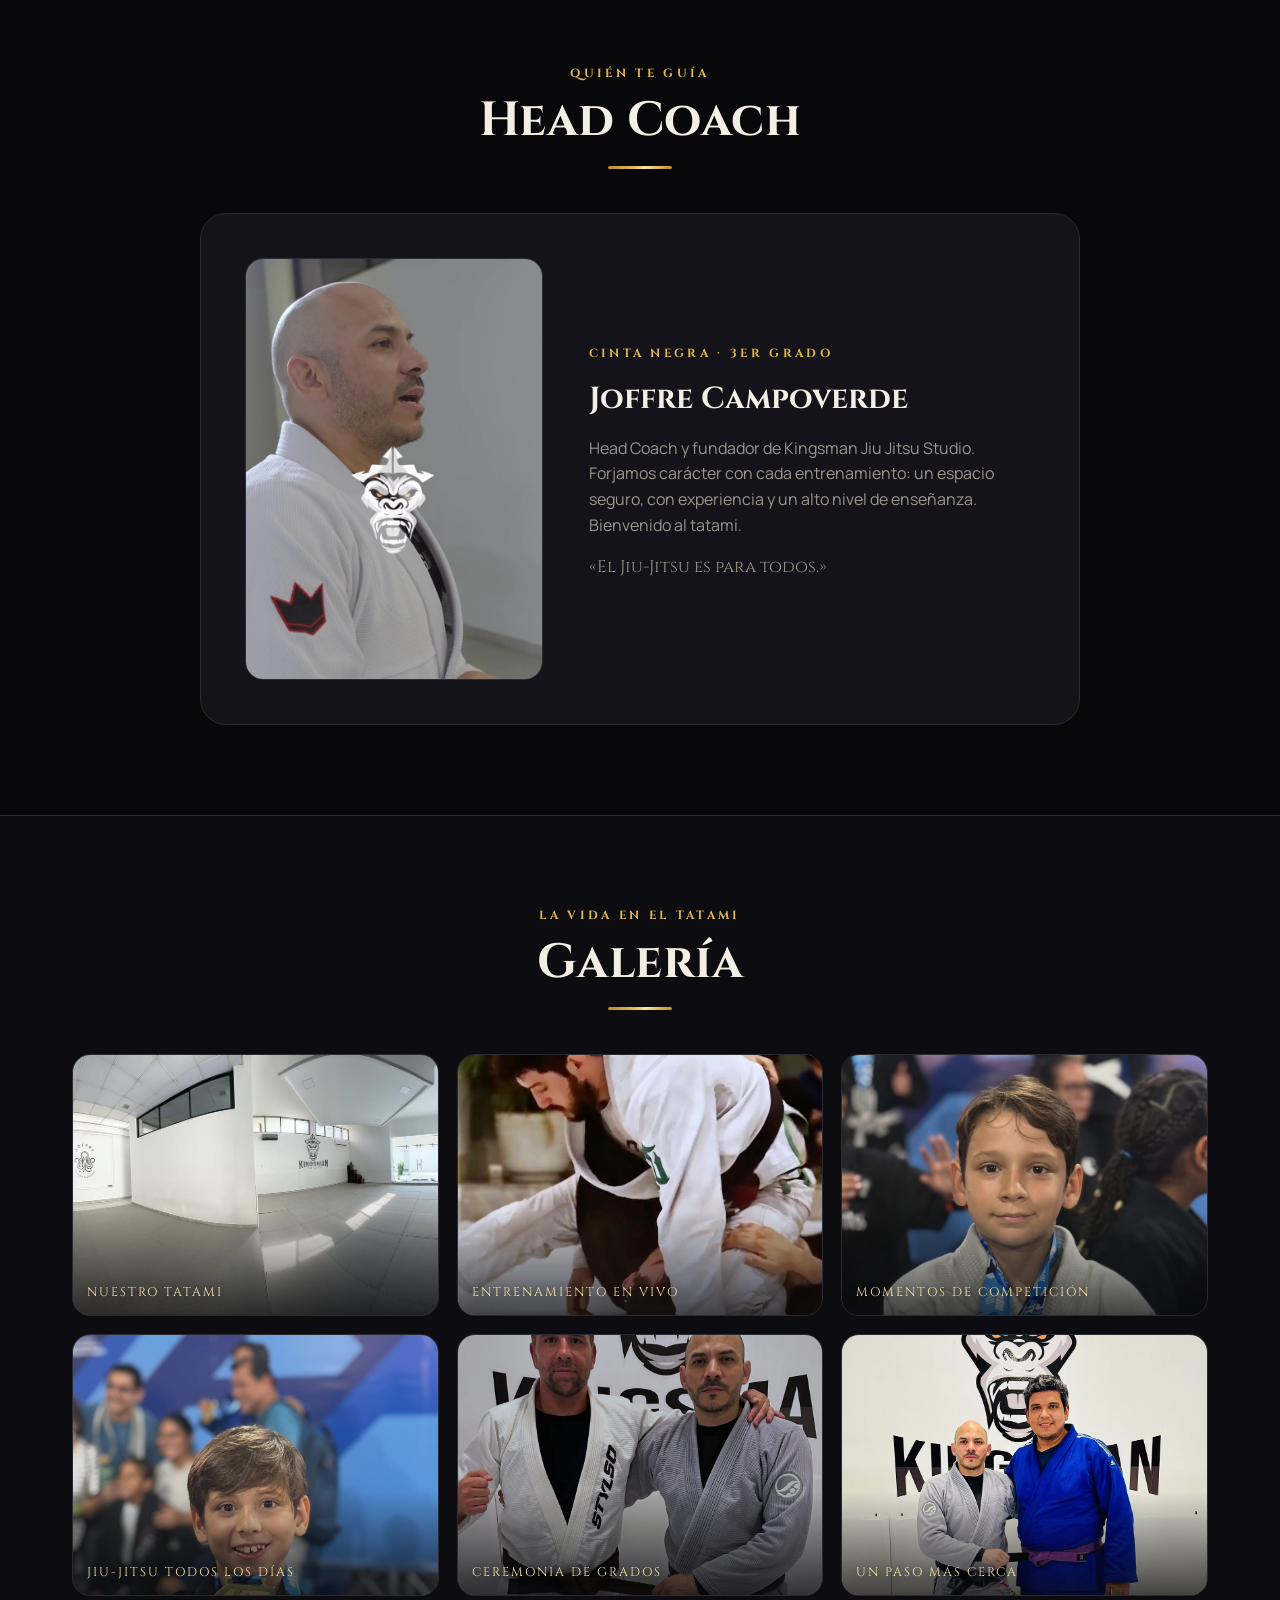
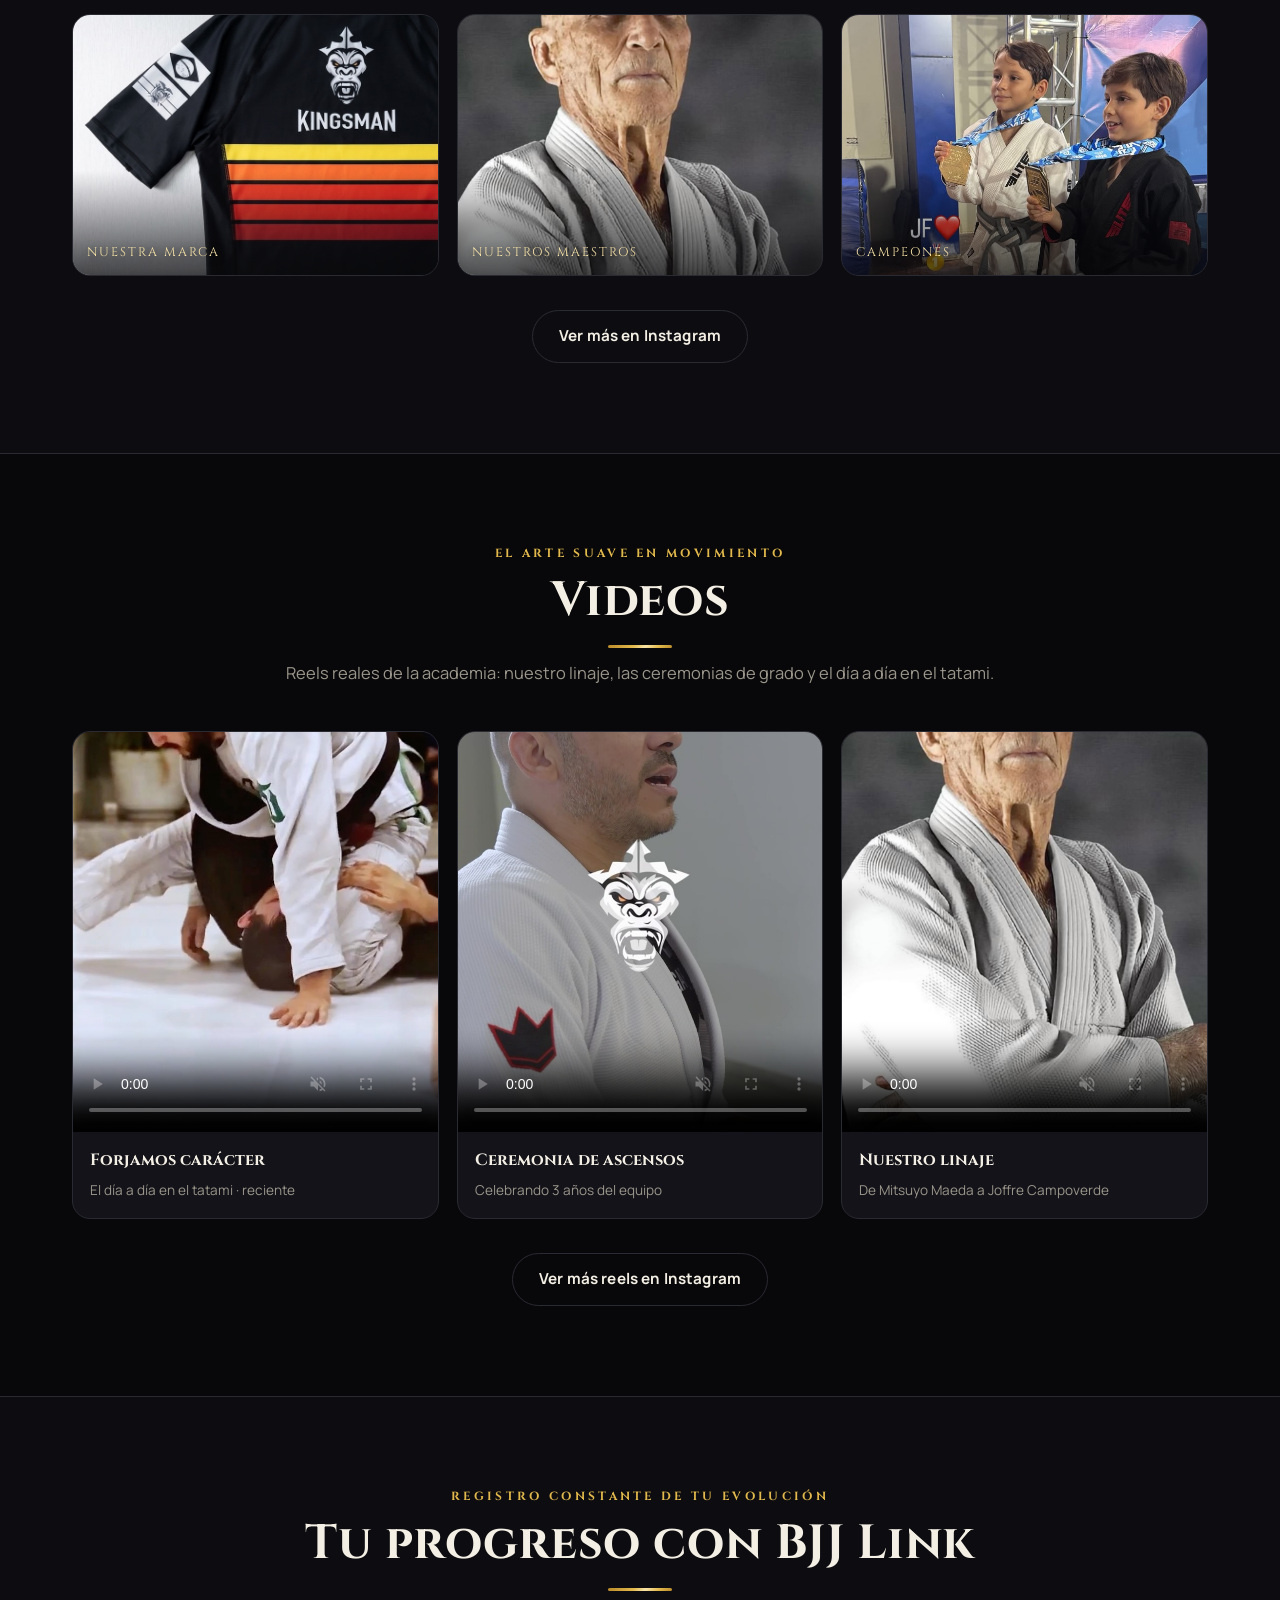
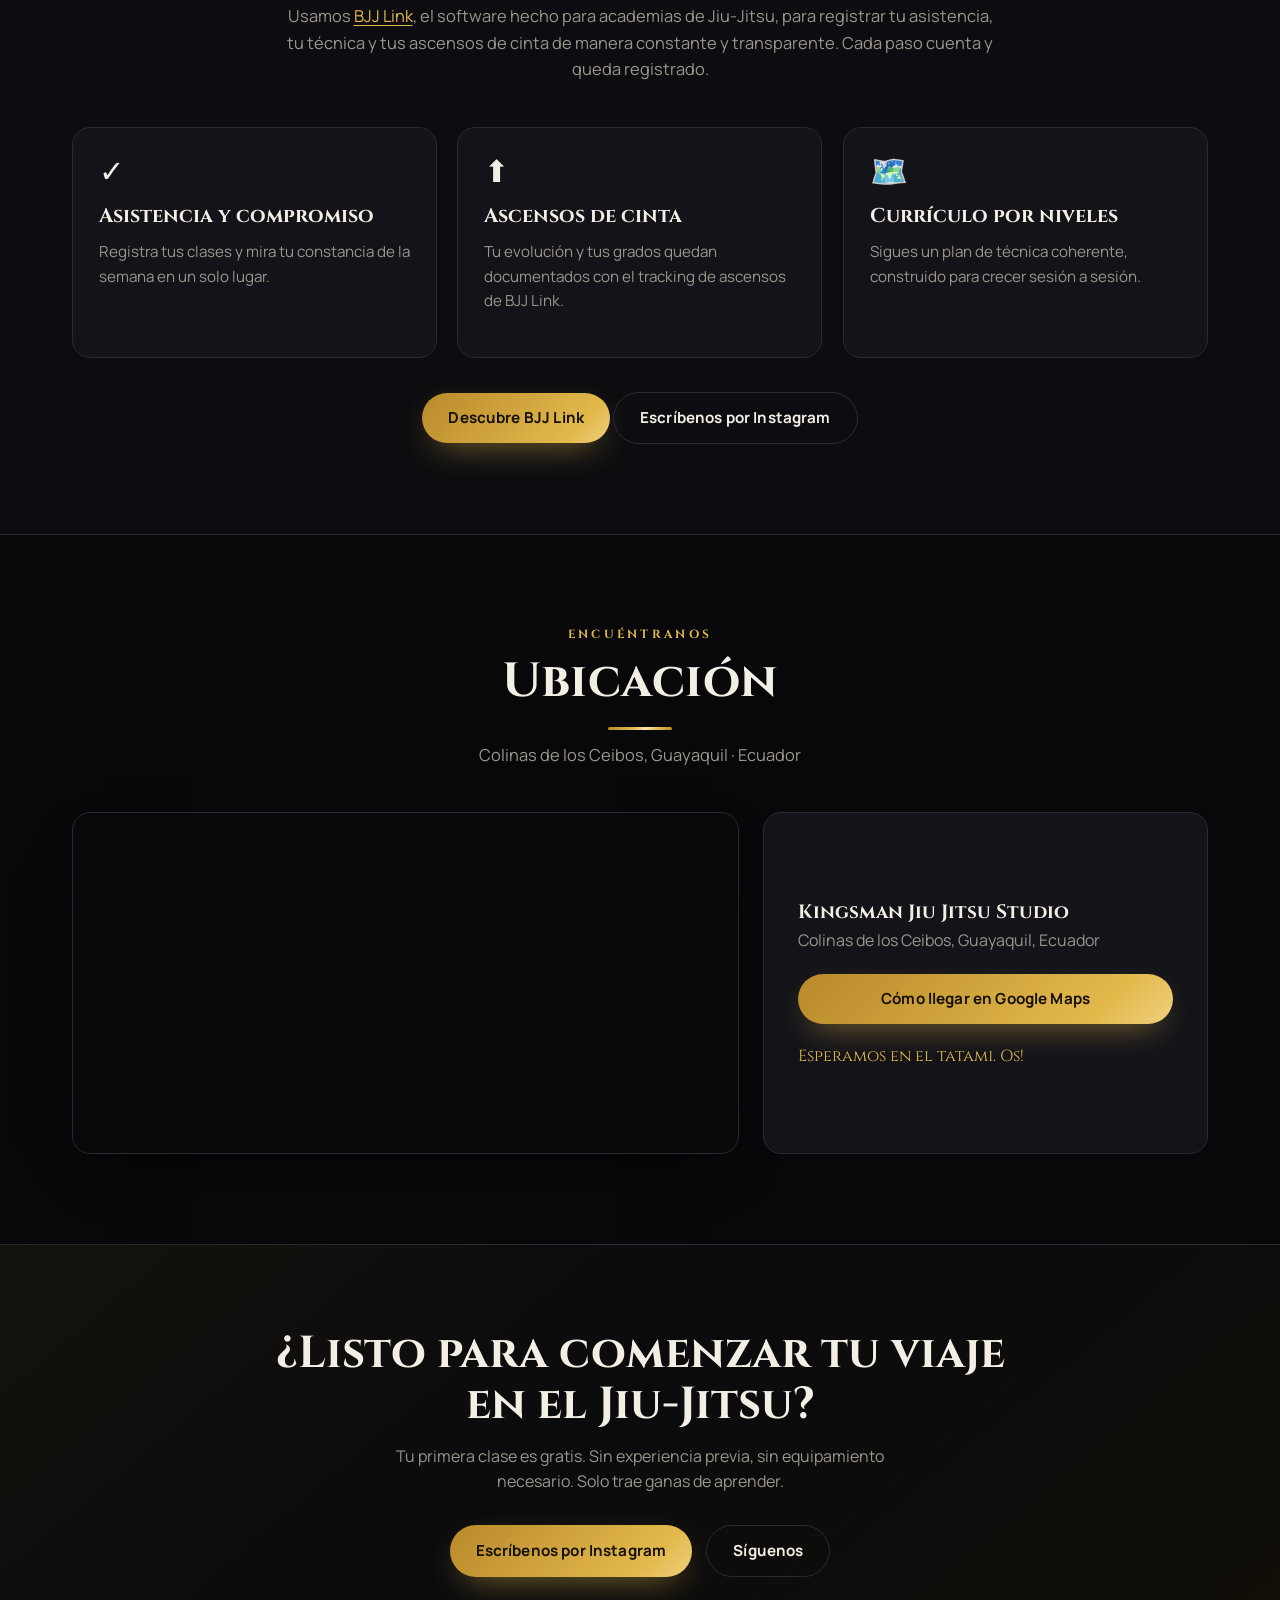
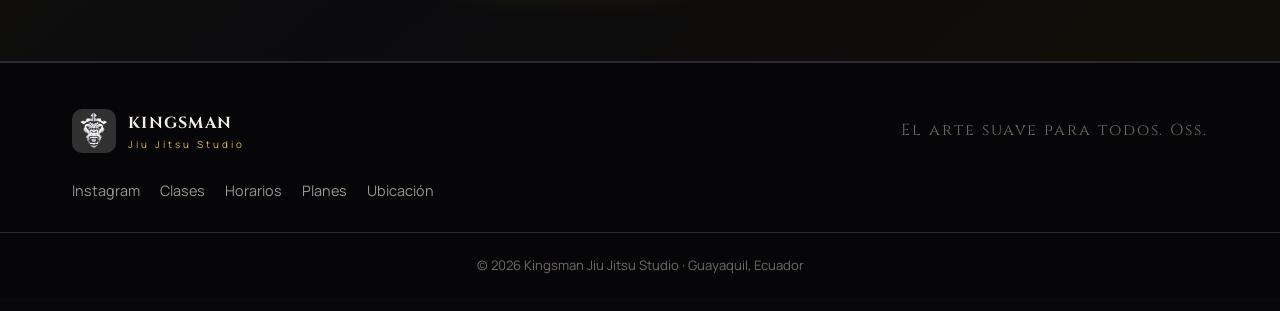
==== commit 7cf48a5b: "Linaje: quitar loading=lazy al retrato de Joffre del carrusel (no cargaba por estar al final del tra" ====
--- a/index.html
+++ b/index.html
@@ -310,7 +310,7 @@
             <p class="c-desc">Maestro de Alliance, guardián del linaje.</p>
           </figure>
           <figure class="c-slide is-photo">
-            <div class="c-media"><img src="assets/photos/post02.jpg" alt="Joffre Campoverde, coach y fundador de Kingsman" loading="lazy"></div>
+            <div class="c-media"><img src="assets/photos/post02.jpg" alt="Joffre Campoverde, coach y fundador de Kingsman"></div>
             <figcaption class="c-name">Joffre Campoverde</figcaption>
             <p class="c-role">8 · Kingsman · Founder</p>
             <p class="c-desc">Cinta negra 3er grado · founder de Kingsman.</p>
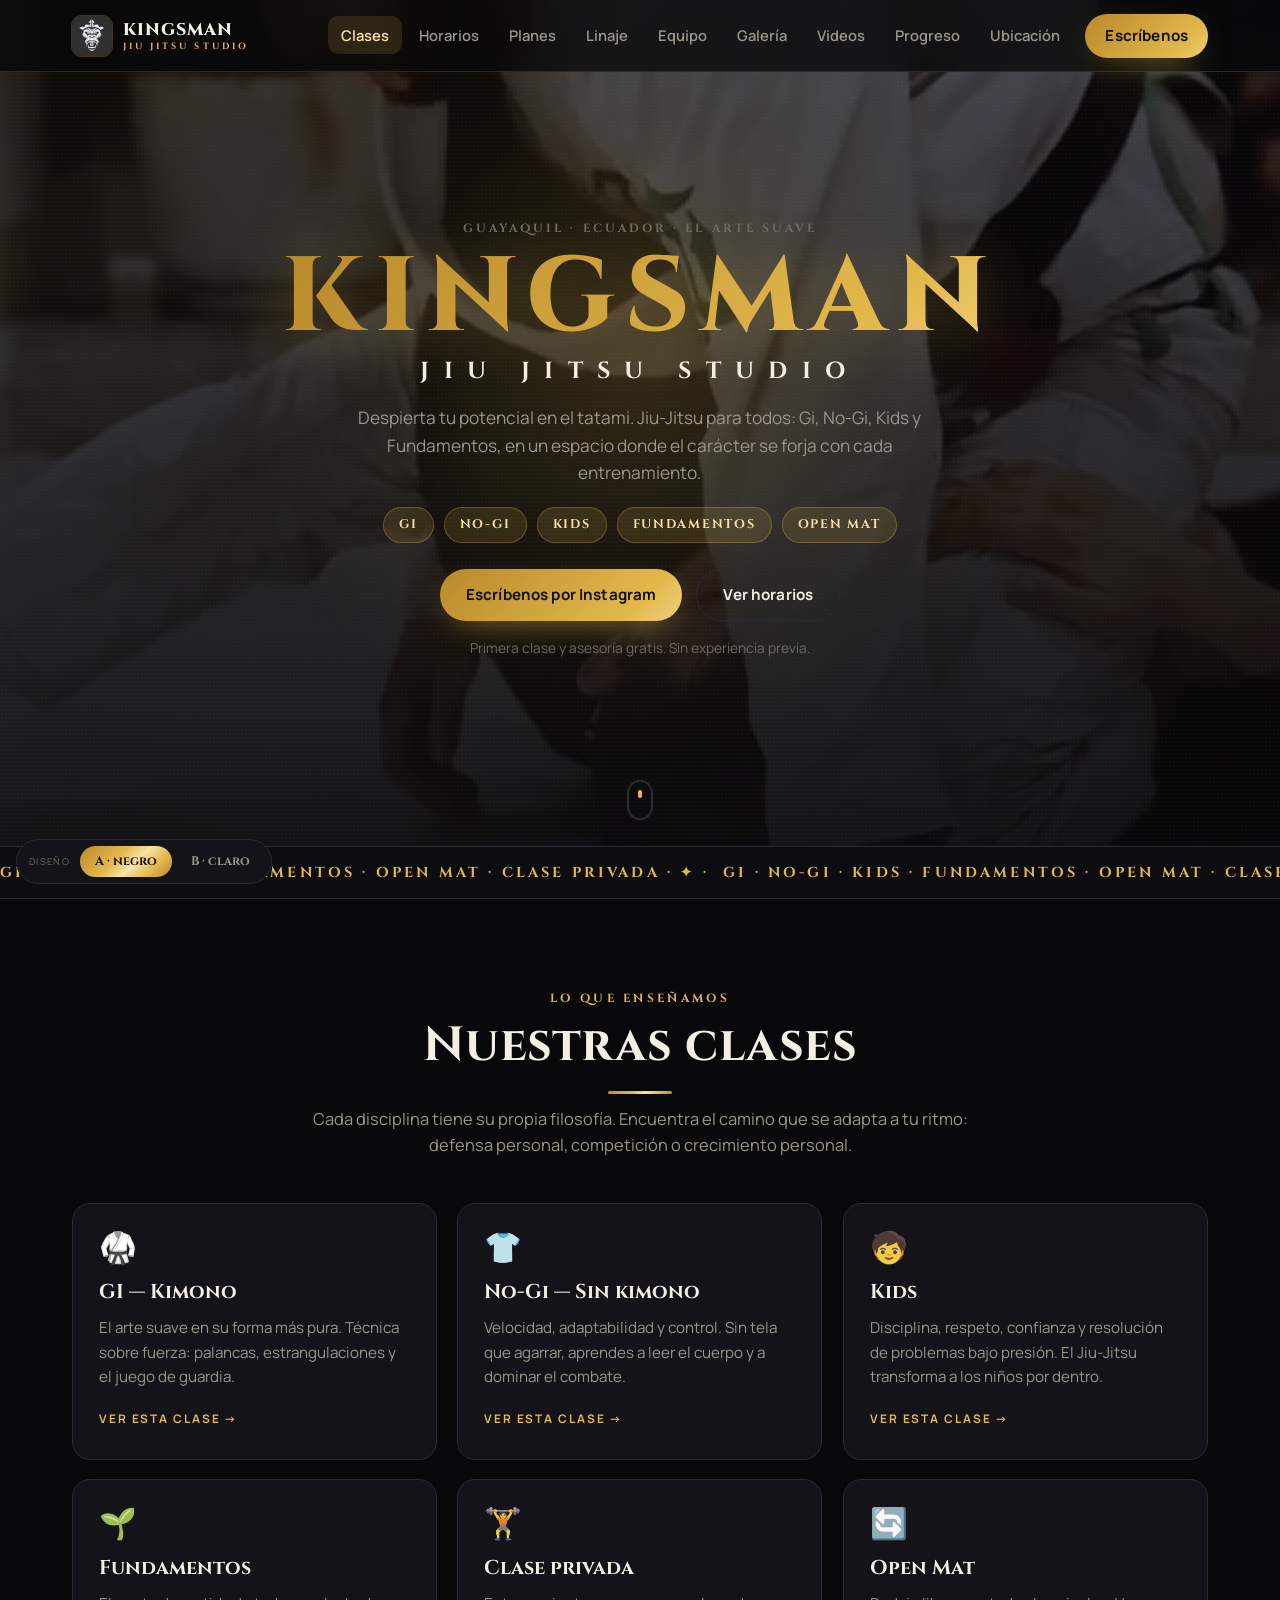
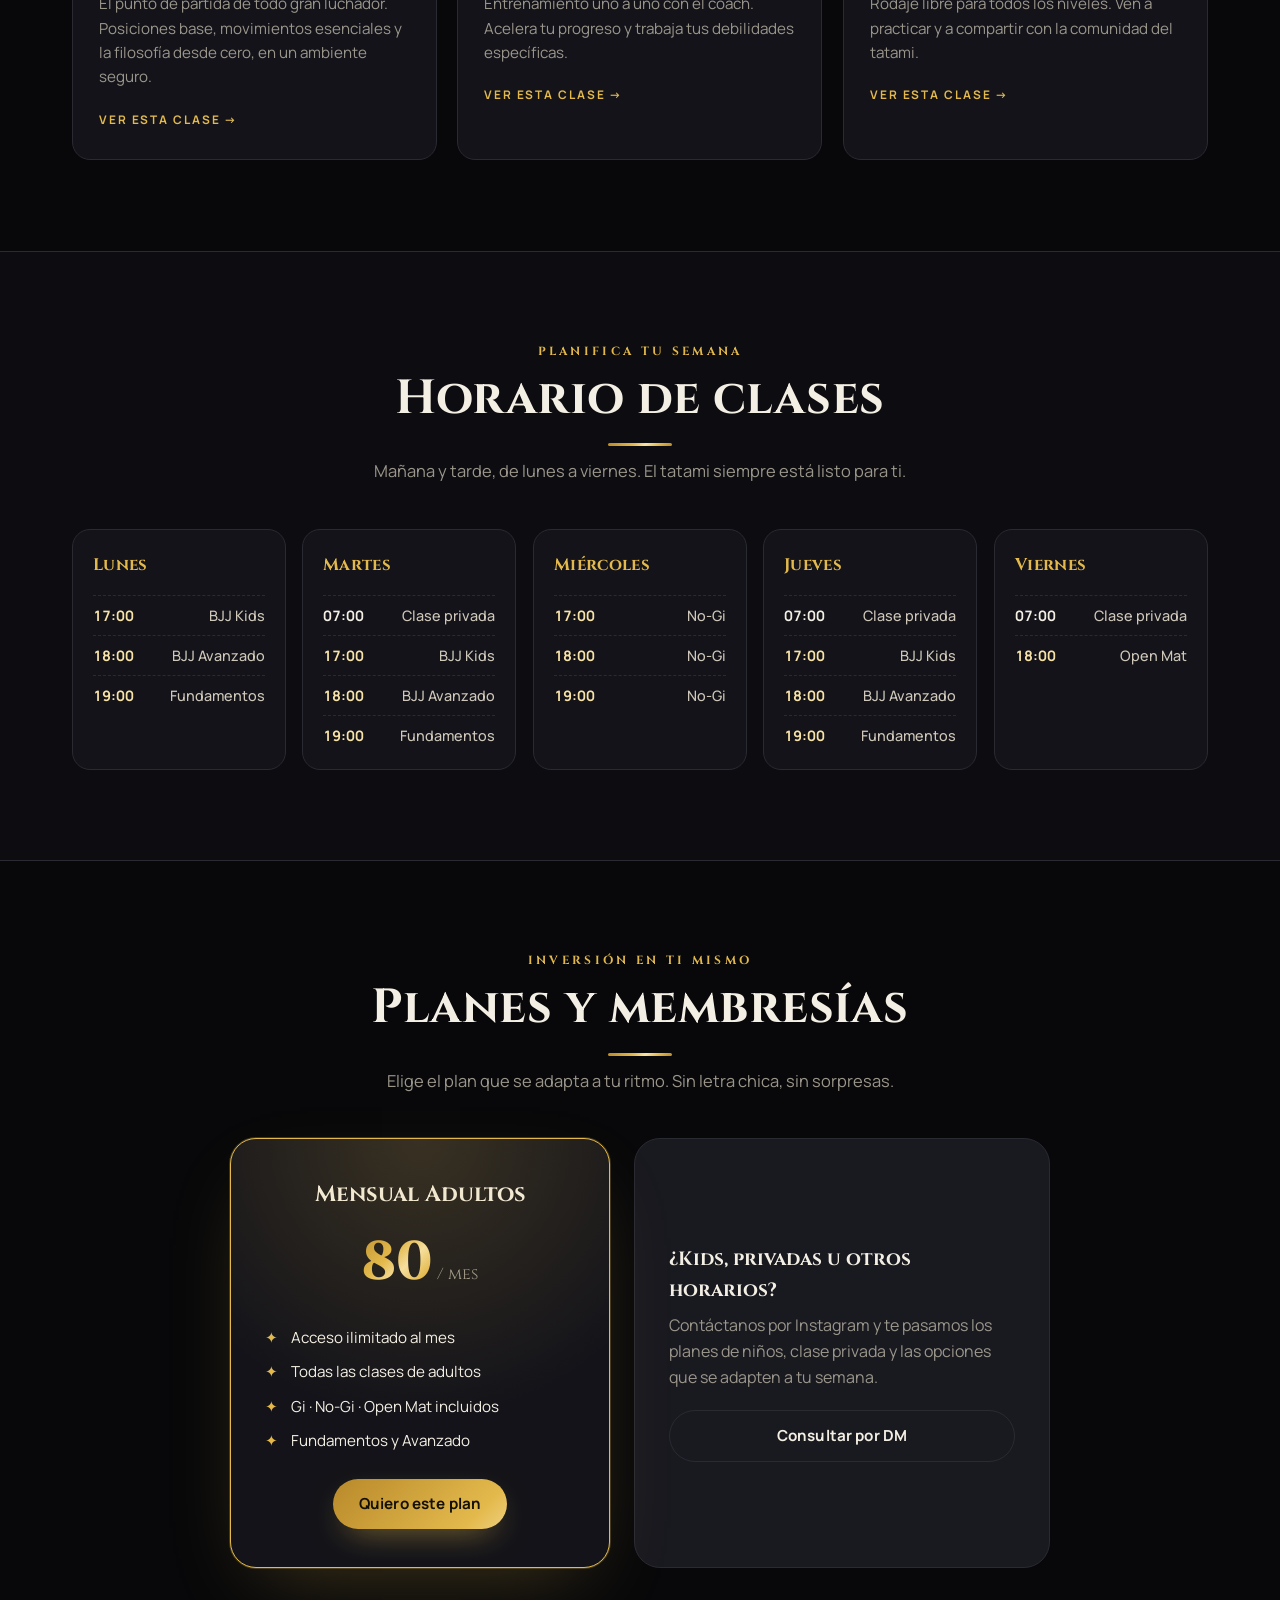
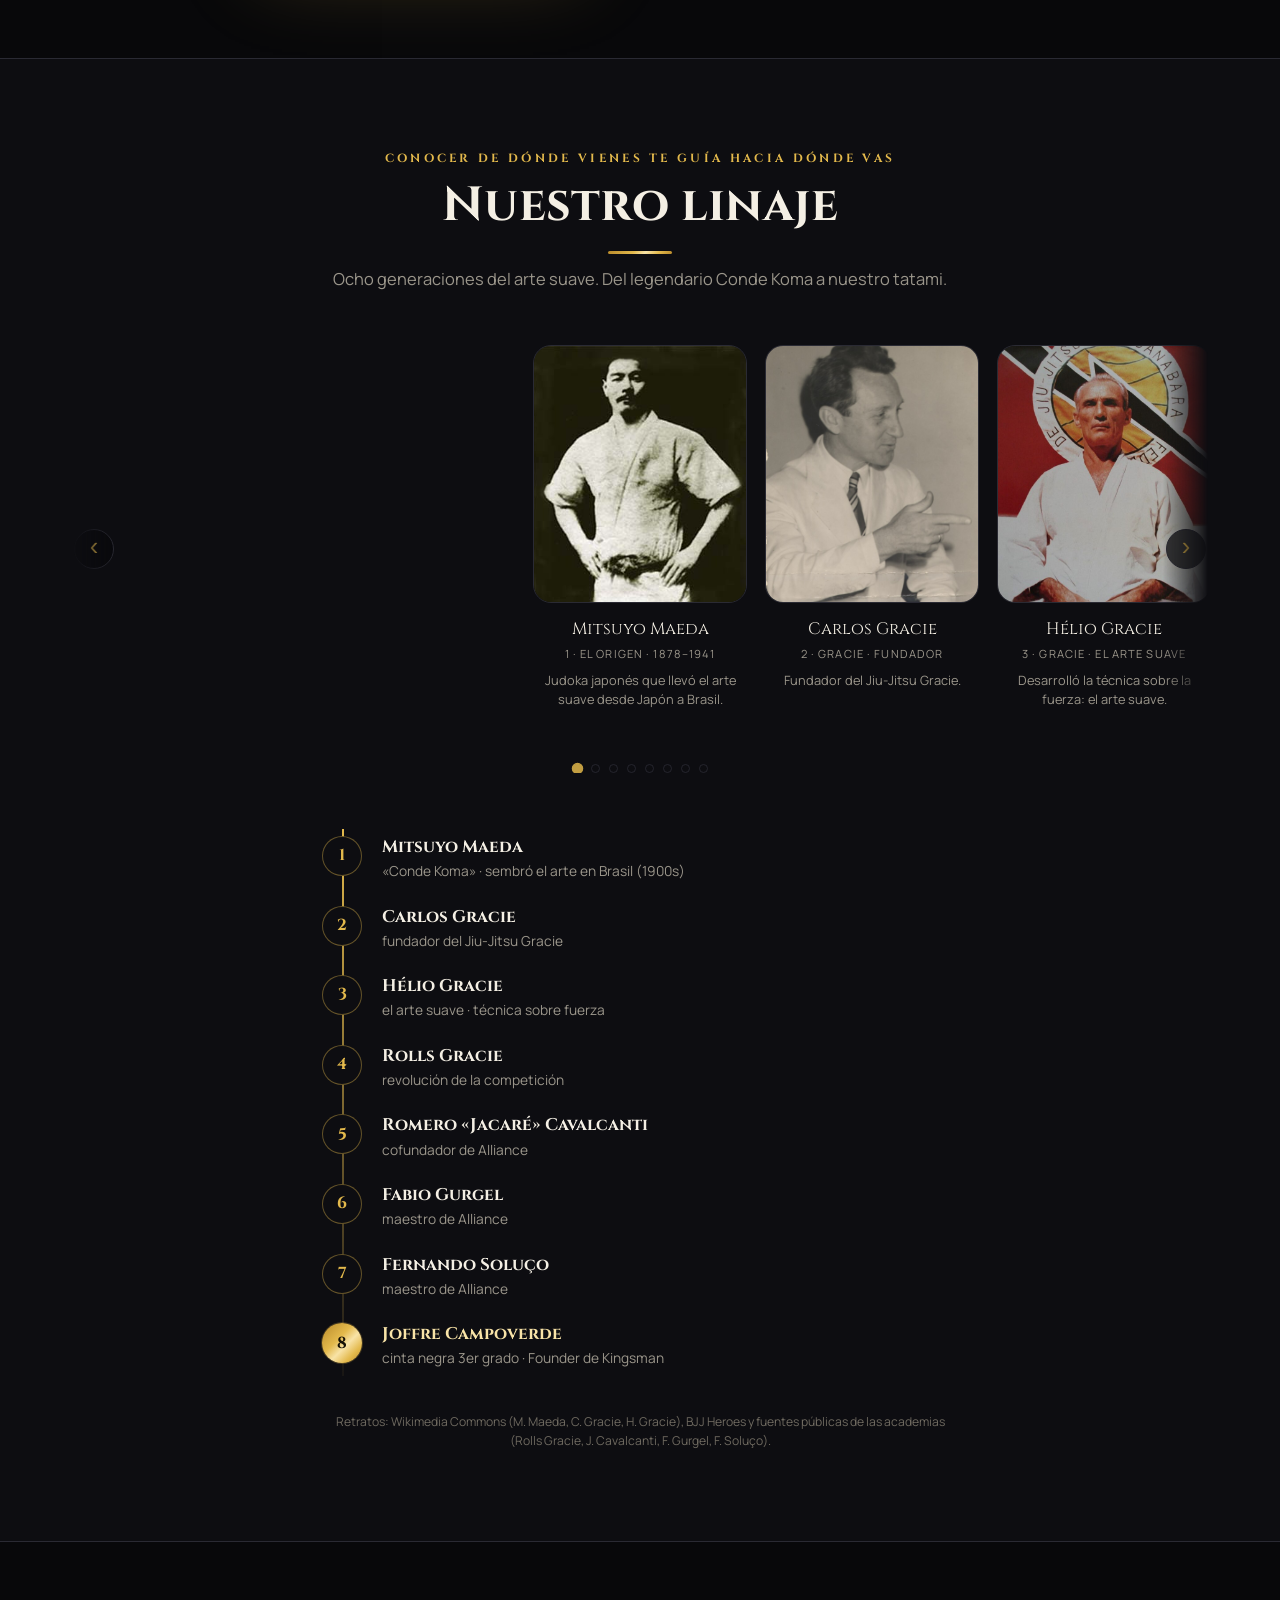
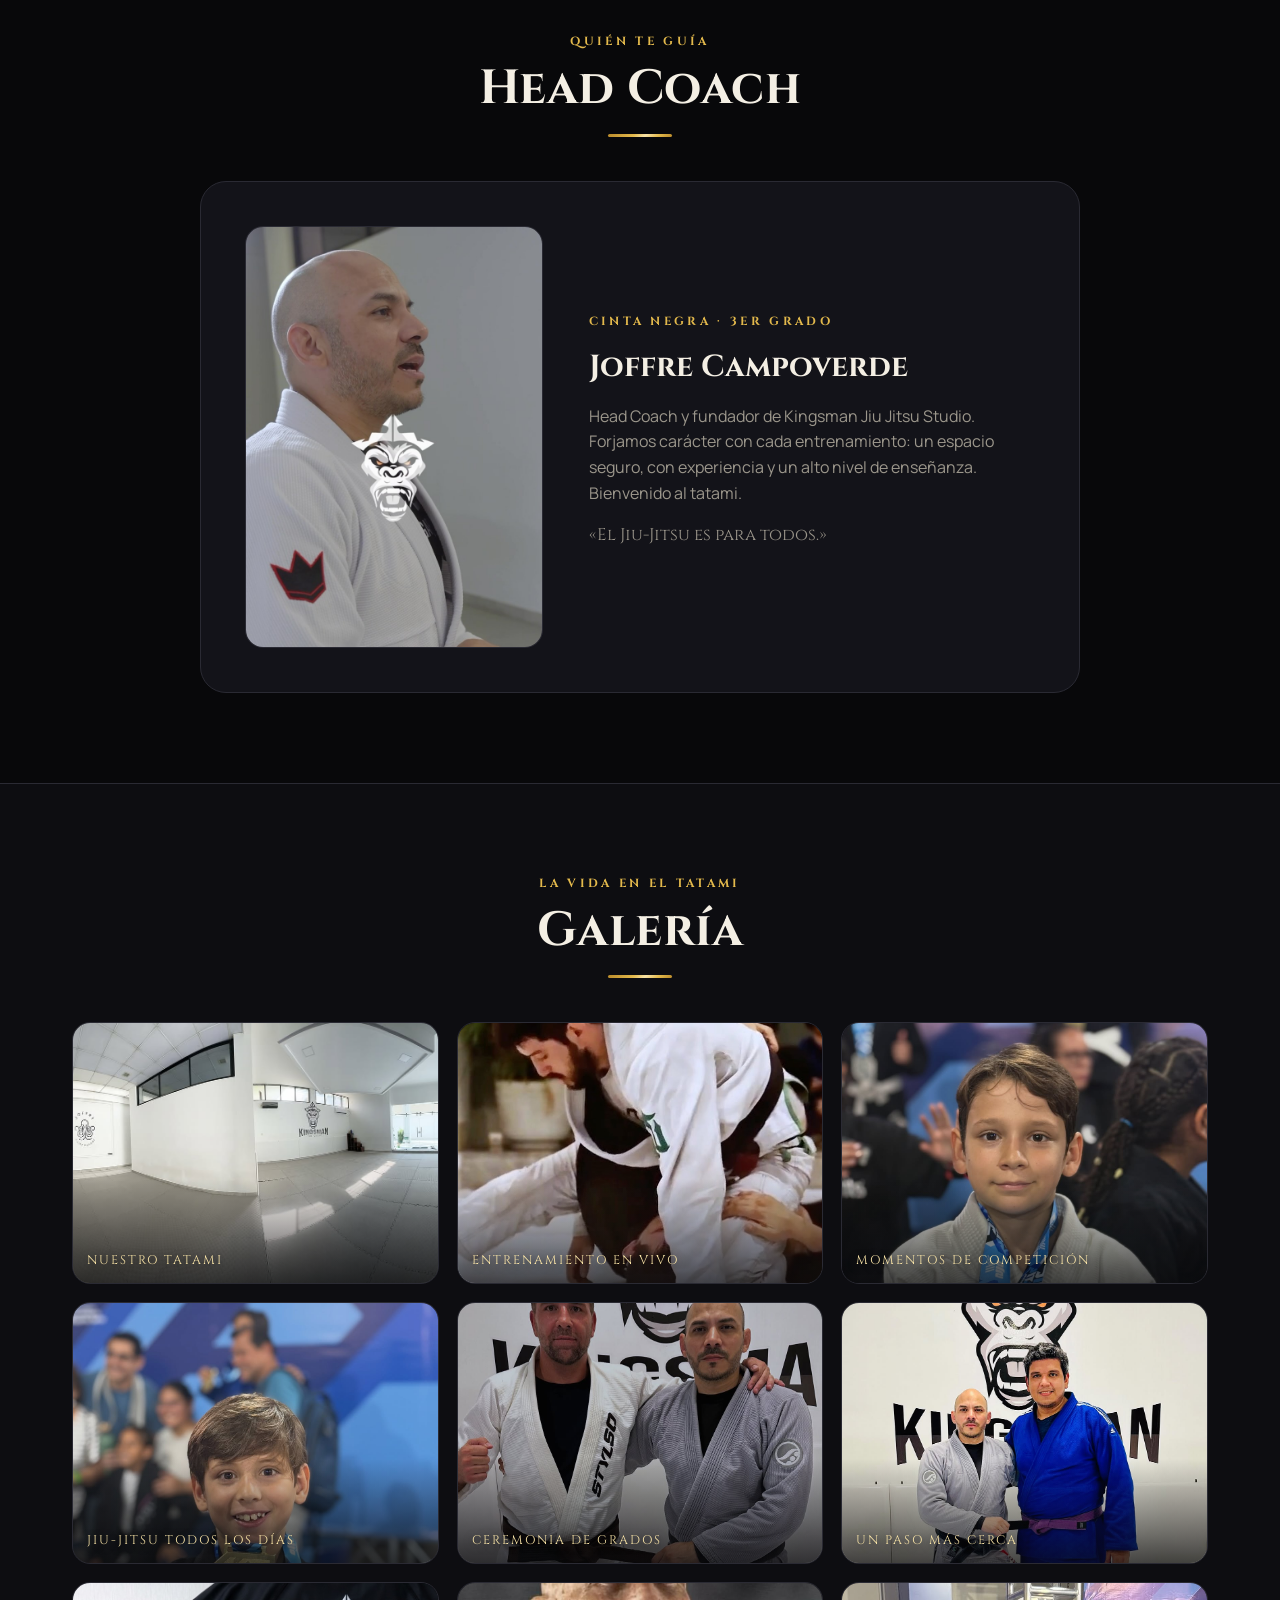
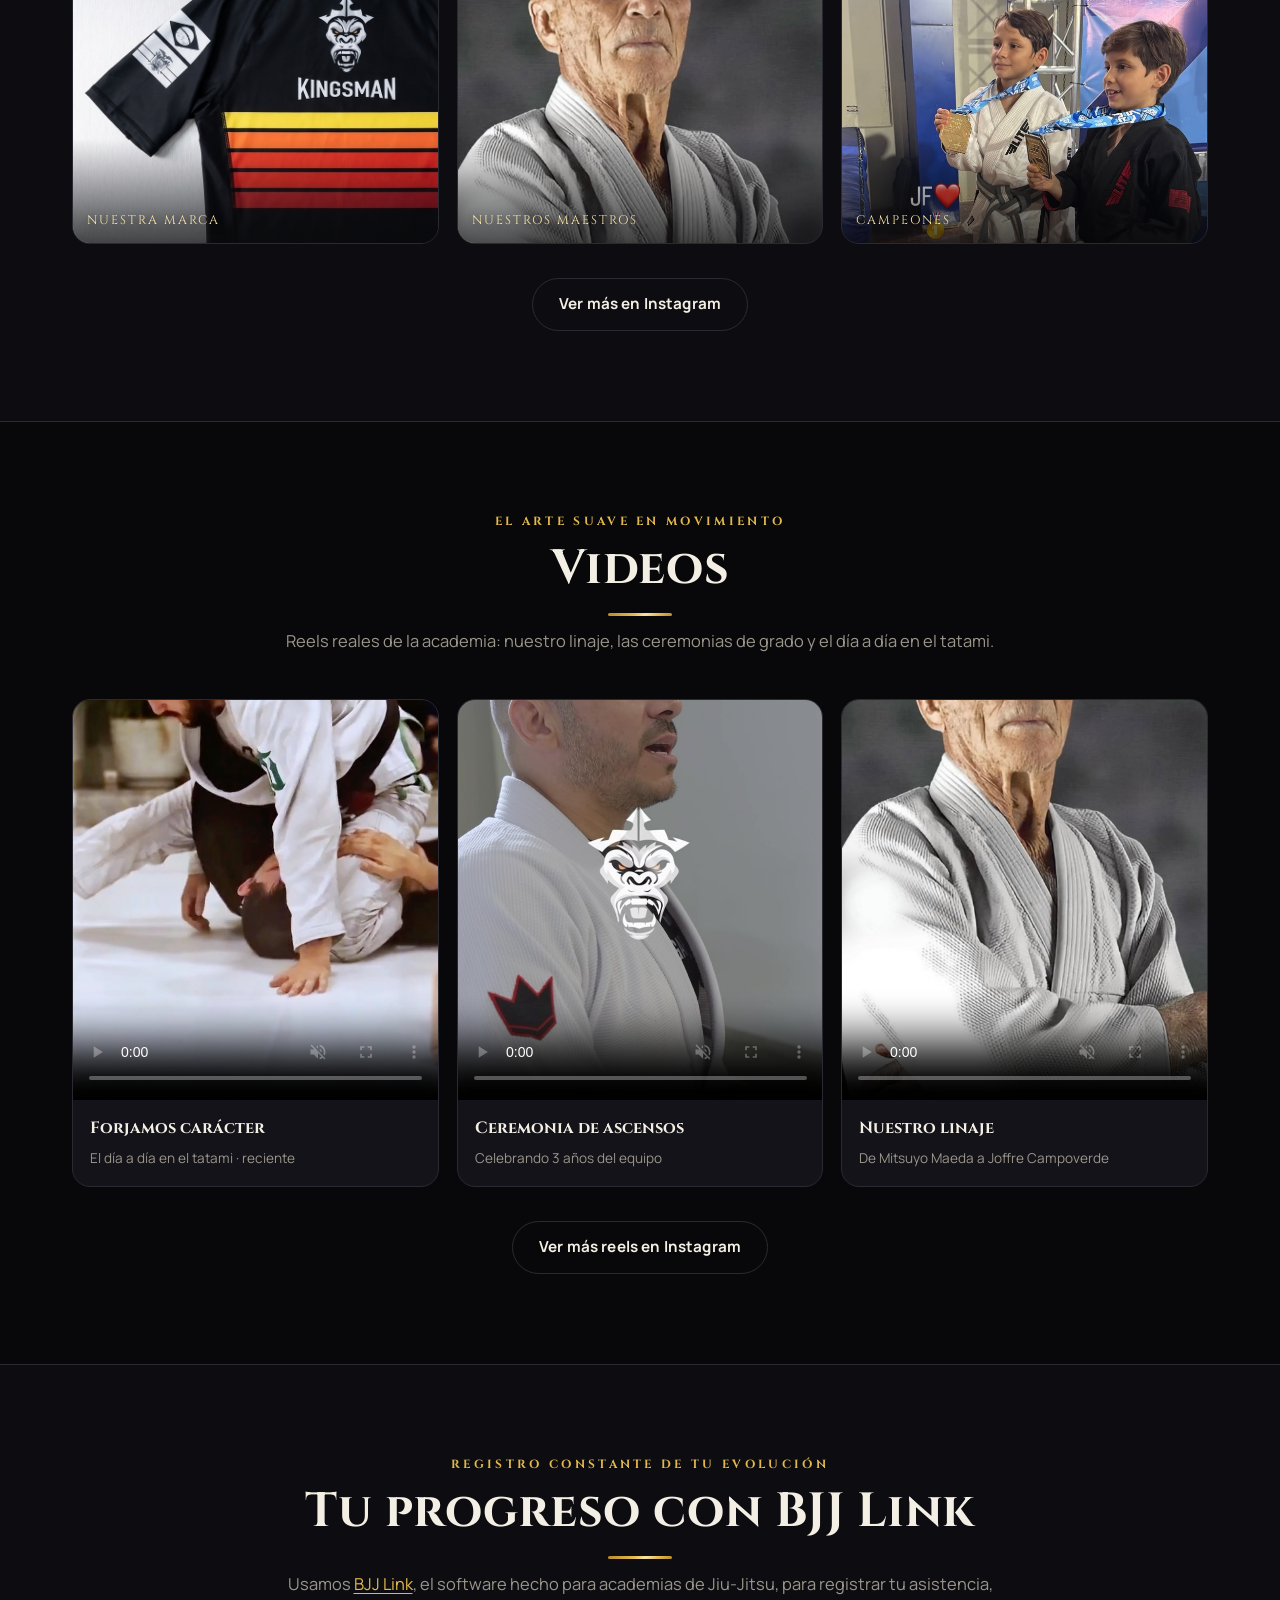
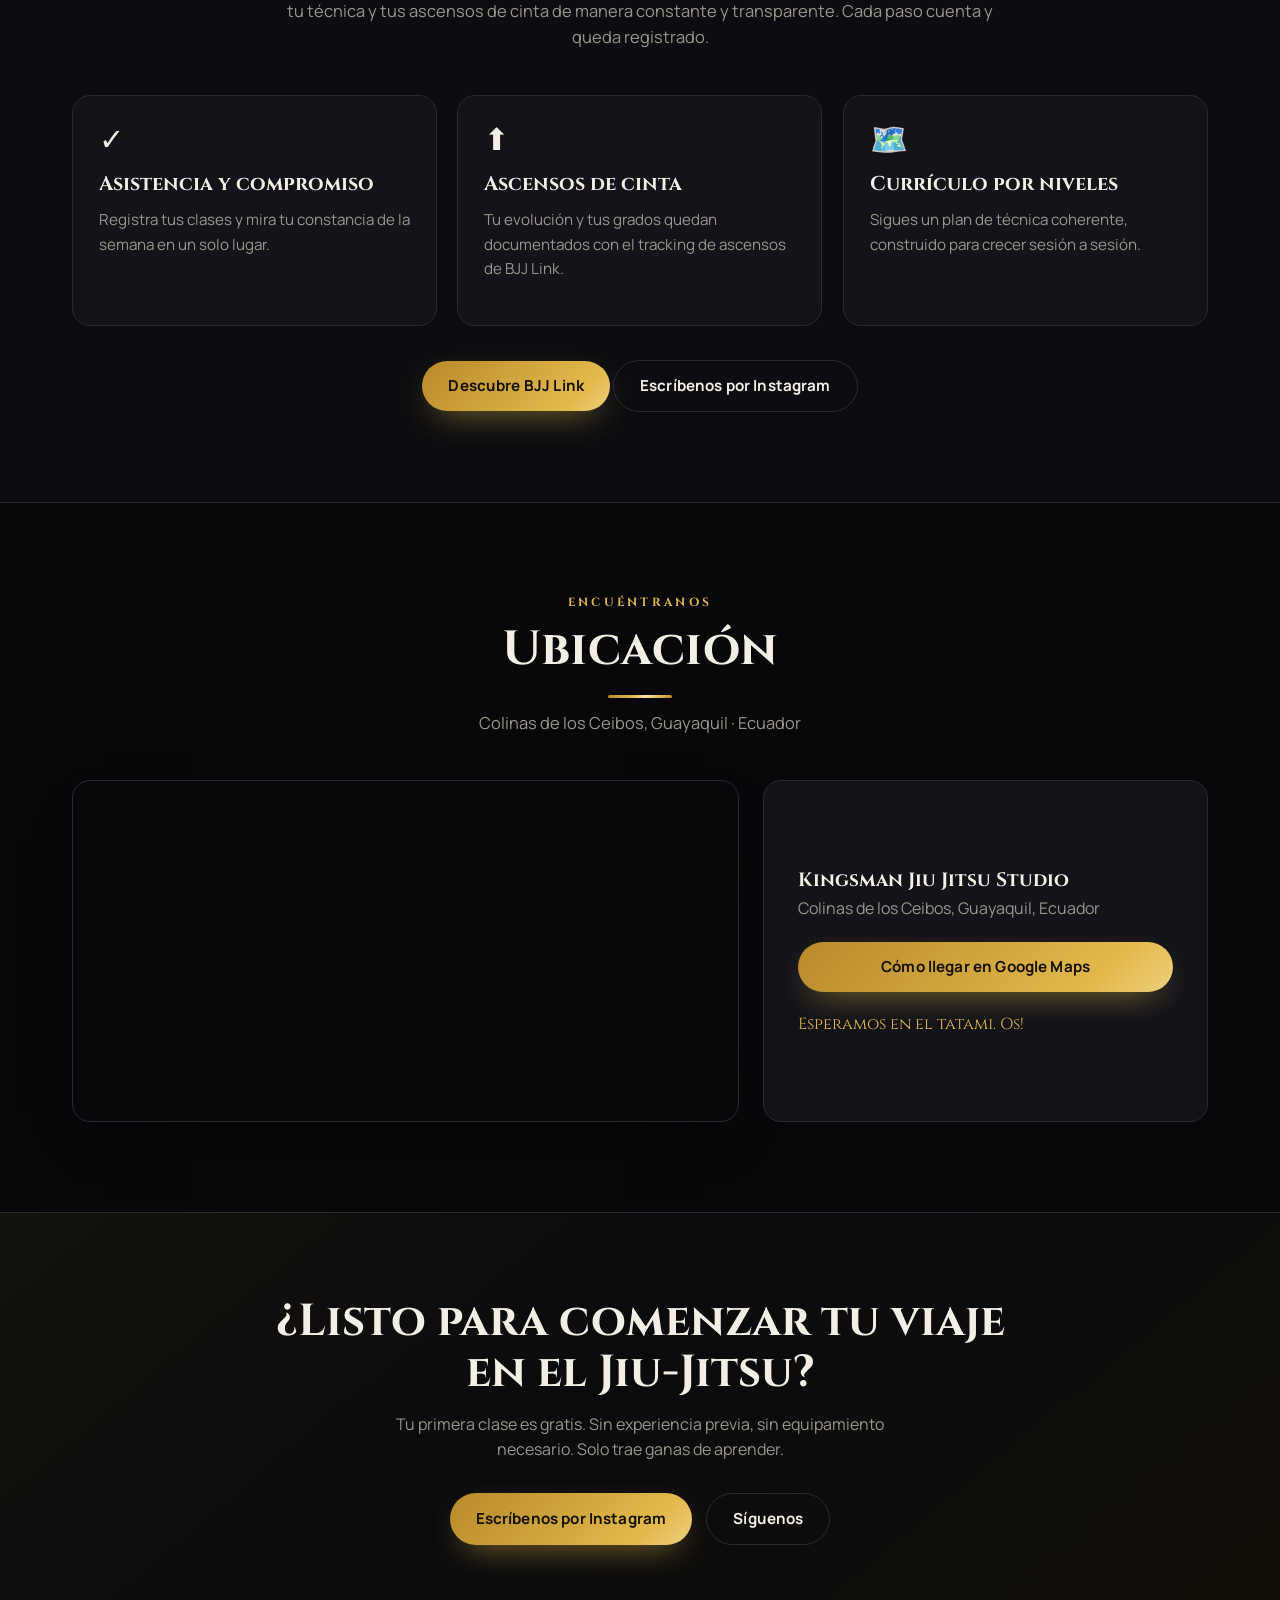
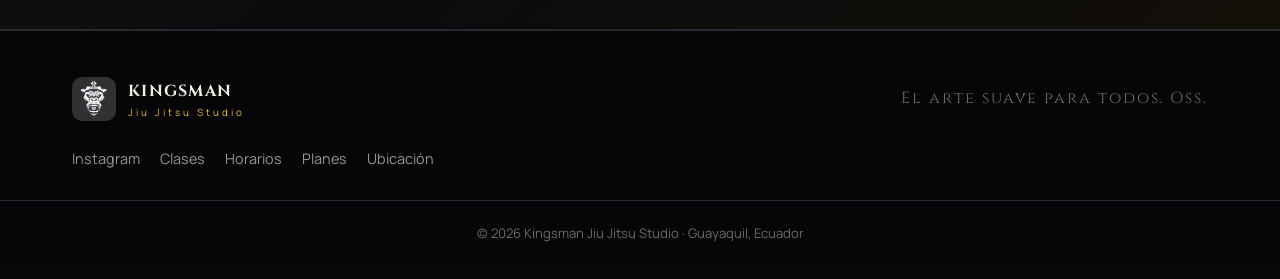
==== commit 4ea8f5d7: "Carrusel linaje: quitar margin de figure (era 40px extra por lado → pitch real 312) + JS con S0 para" ====
--- a/index.html
+++ b/index.html
@@ -310,12 +310,11 @@
             <p class="c-desc">Maestro de Alliance, guardián del linaje.</p>
           </figure>
           <figure class="c-slide is-photo">
-            <div class="c-media"><img src="assets/photos/post02.jpg" alt="Joffre Campoverde, coach y fundador de Kingsman"></div>
+            <div class="c-media"><img src="assets/linaje/joffre.jpg" alt="Joffre Campoverde, coach y fundador de Kingsman"></div>
             <figcaption class="c-name">Joffre Campoverde</figcaption>
             <p class="c-role">8 · Kingsman · Founder</p>
             <p class="c-desc">Cinta negra 3er grado · founder de Kingsman.</p>
           </figure>
-          <span class="c-spacer" aria-hidden="true"></span>
         </div>
       </div>
       <button class="car-arrow next" aria-label="Maestro siguiente">&#8250;</button>
--- a/style.css
+++ b/style.css
@@ -328,7 +328,7 @@
 .carousel-track{display:flex;gap:18px;overflow-x:auto;scroll-snap-type:x mandatory;
   scrollbar-width:none;-ms-overflow-style:none;padding:8px 4px 18px;scroll-behavior:smooth}
 .carousel-track::-webkit-scrollbar{display:none}
-.c-slide{flex:0 0 auto;width:214px;scroll-snap-align:center}
+.c-slide{flex:0 0 auto;width:214px;scroll-snap-align:center;margin:0}
 .c-spacer{flex:0 0 auto;flex-basis:calc((100vw - 214px)/2)}
 .c-media{position:relative;height:258px;border-radius:var(--radius);overflow:hidden;
   border:1px solid var(--border);background:linear-gradient(160deg,#191920,#0c0c10);
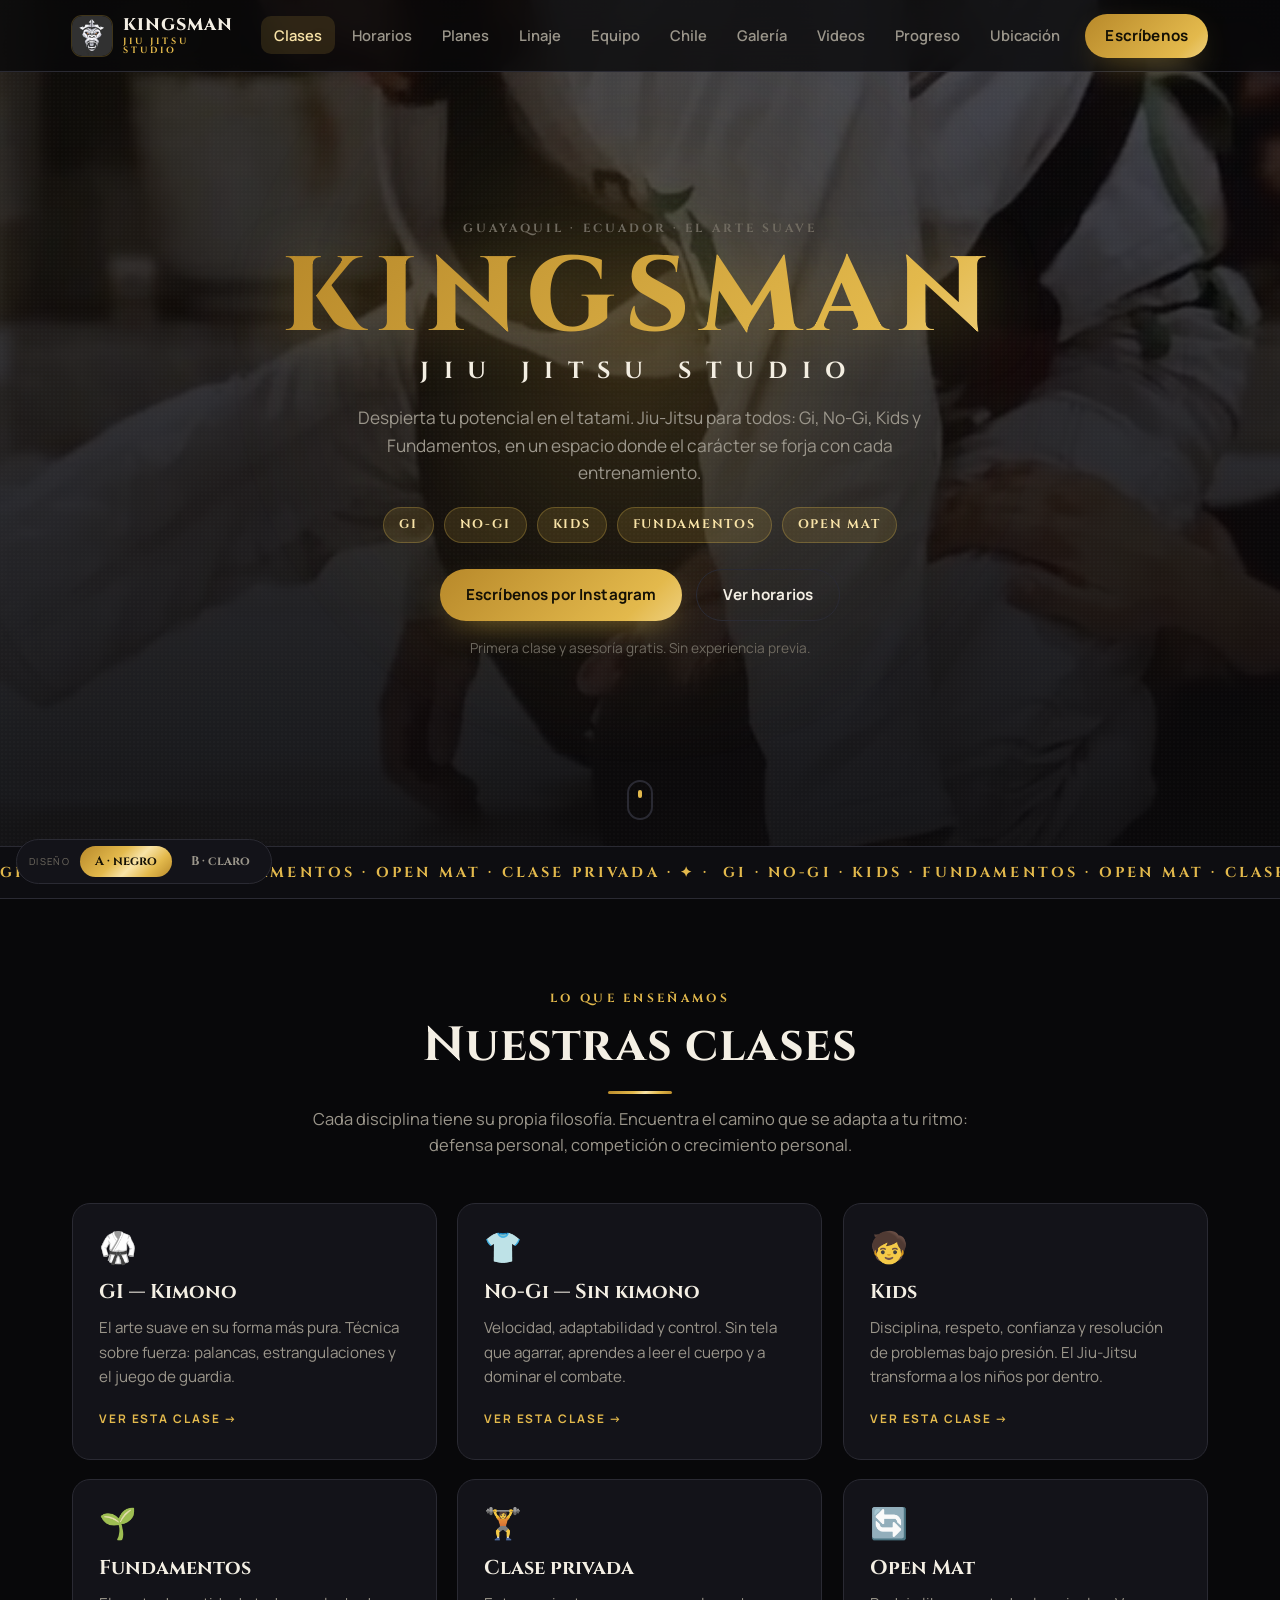
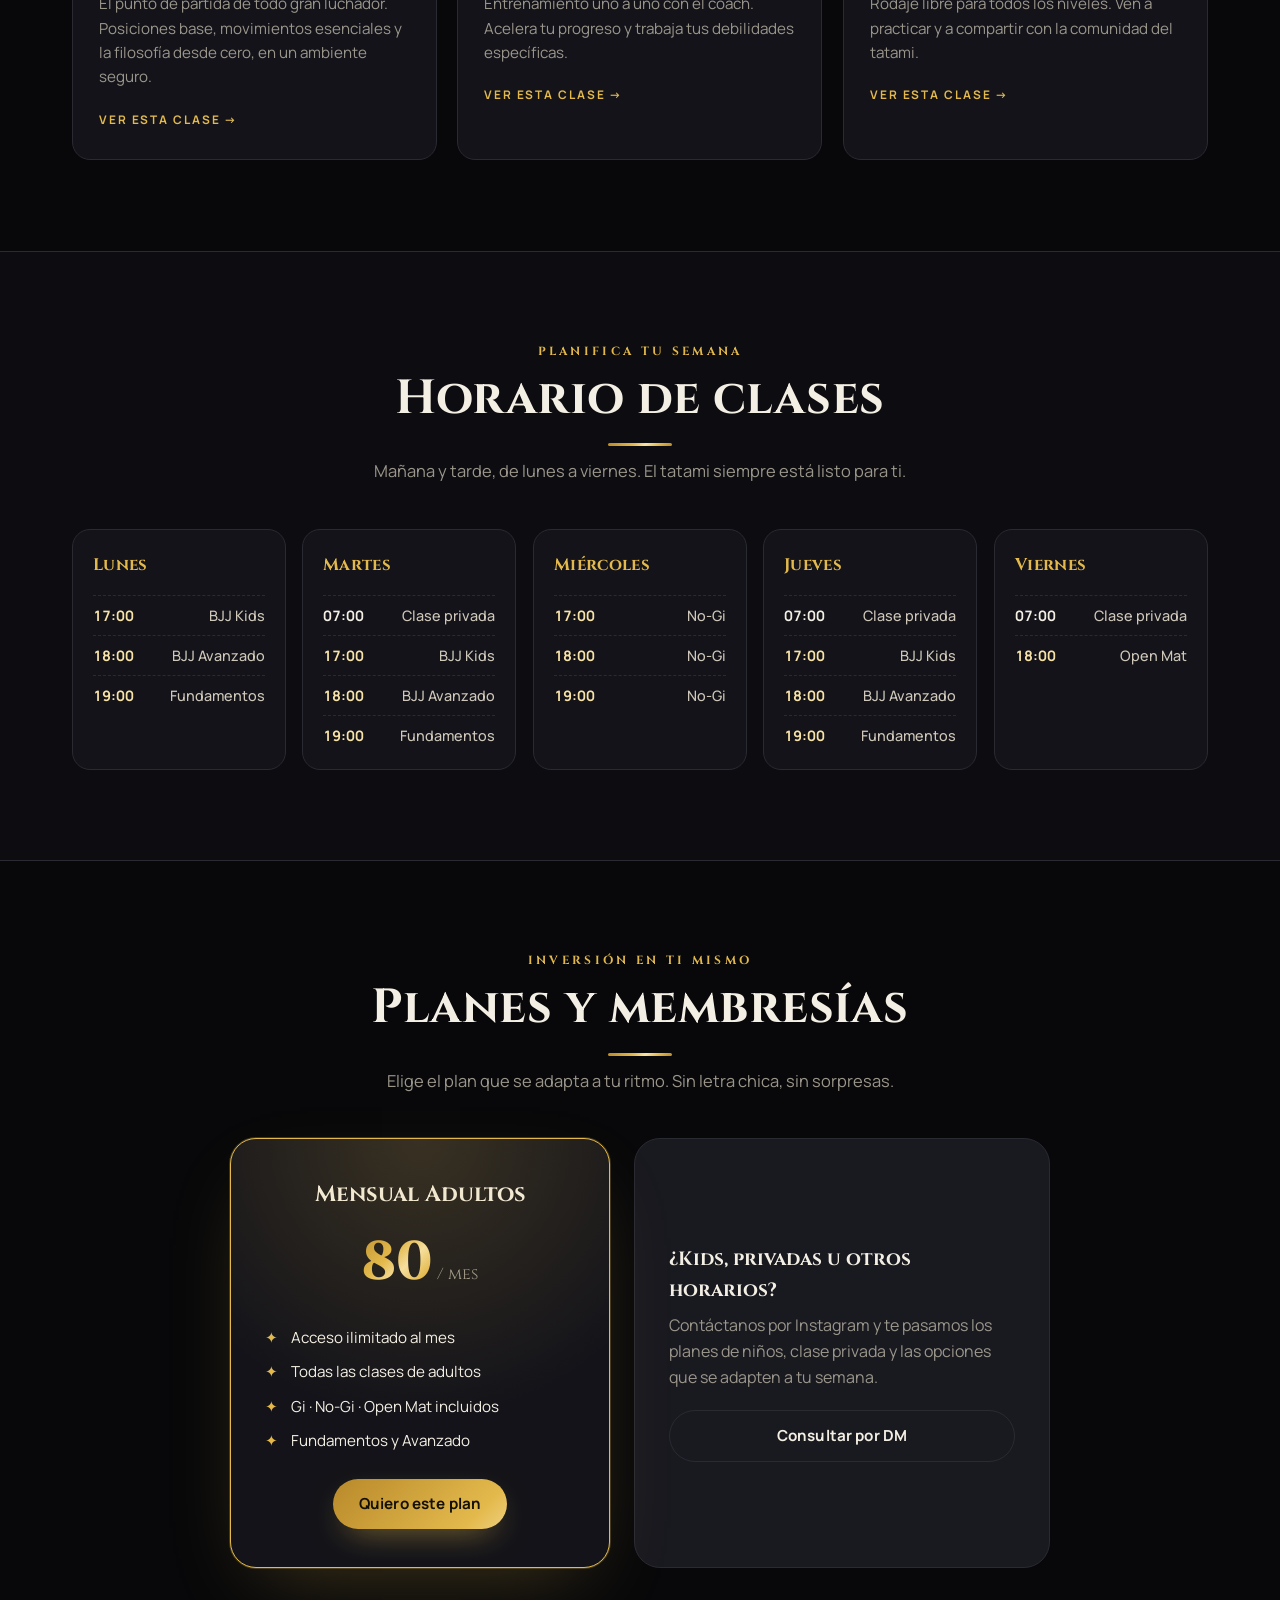
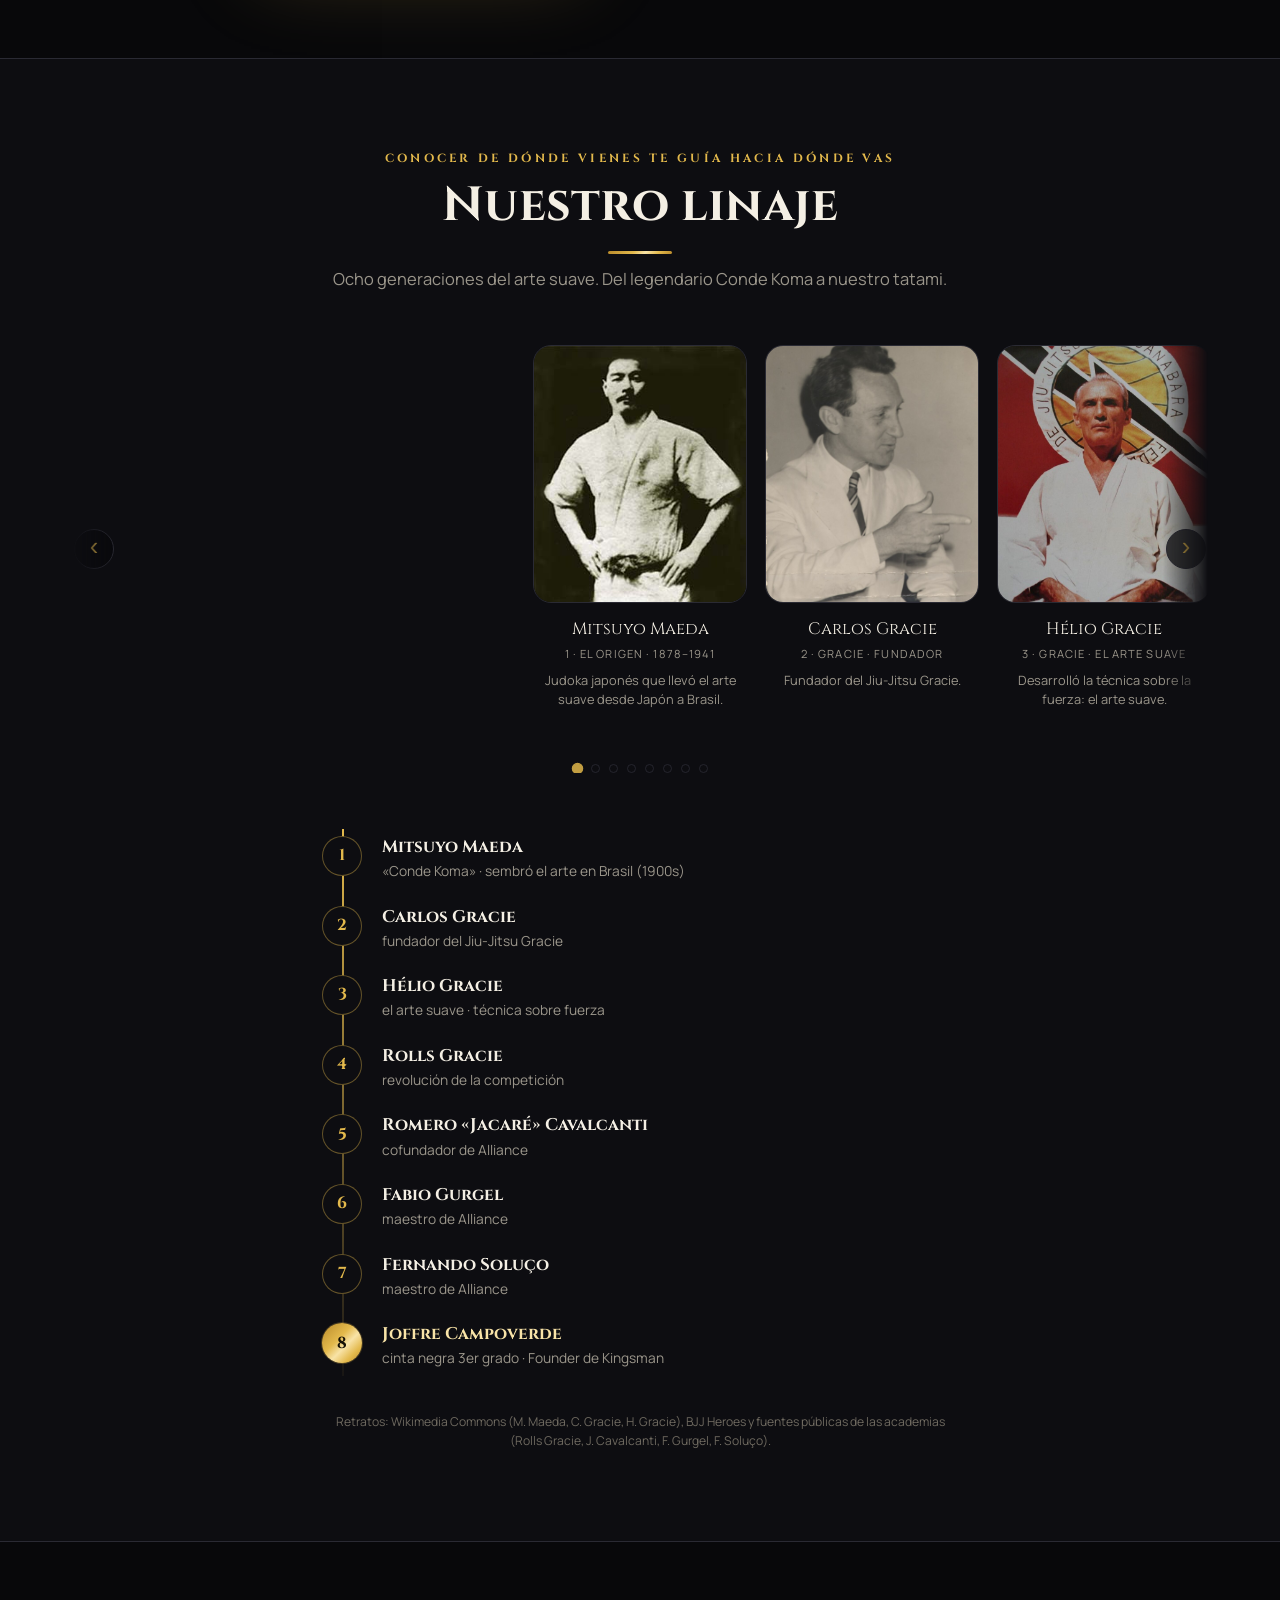
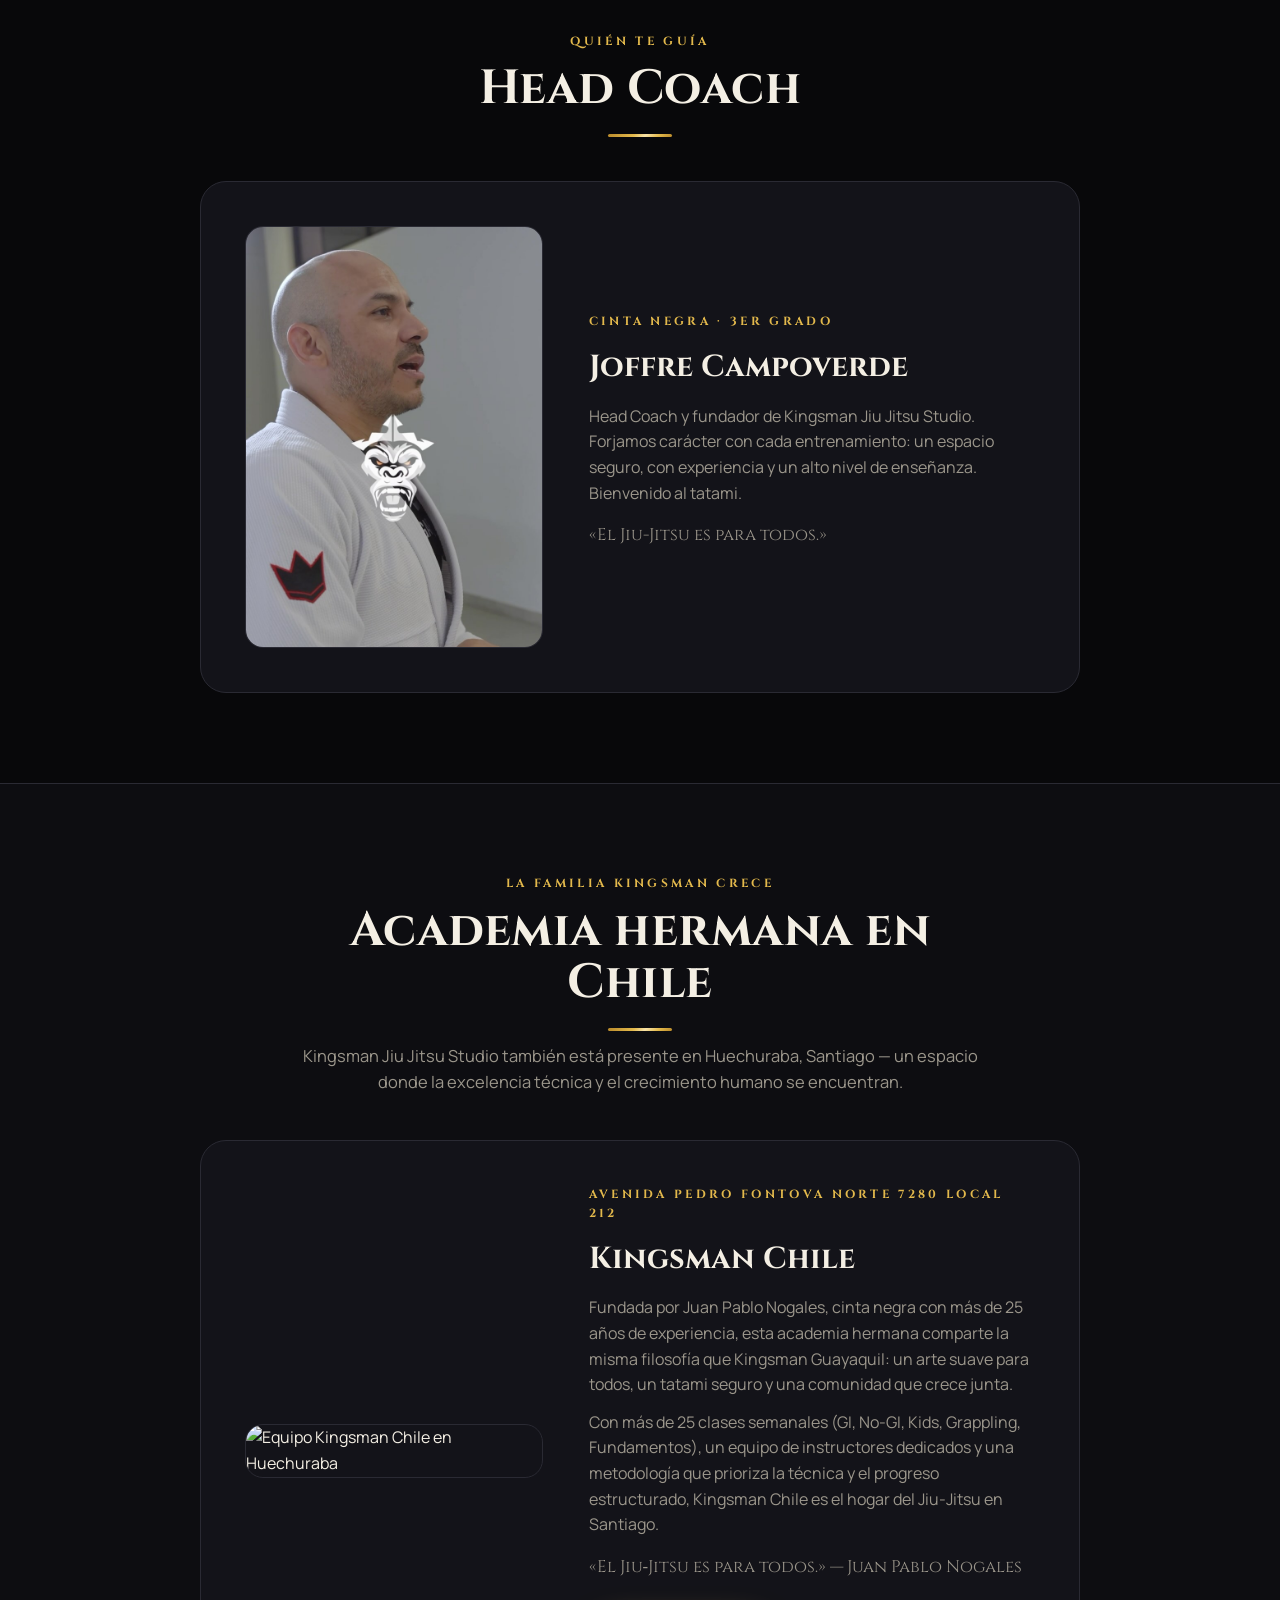
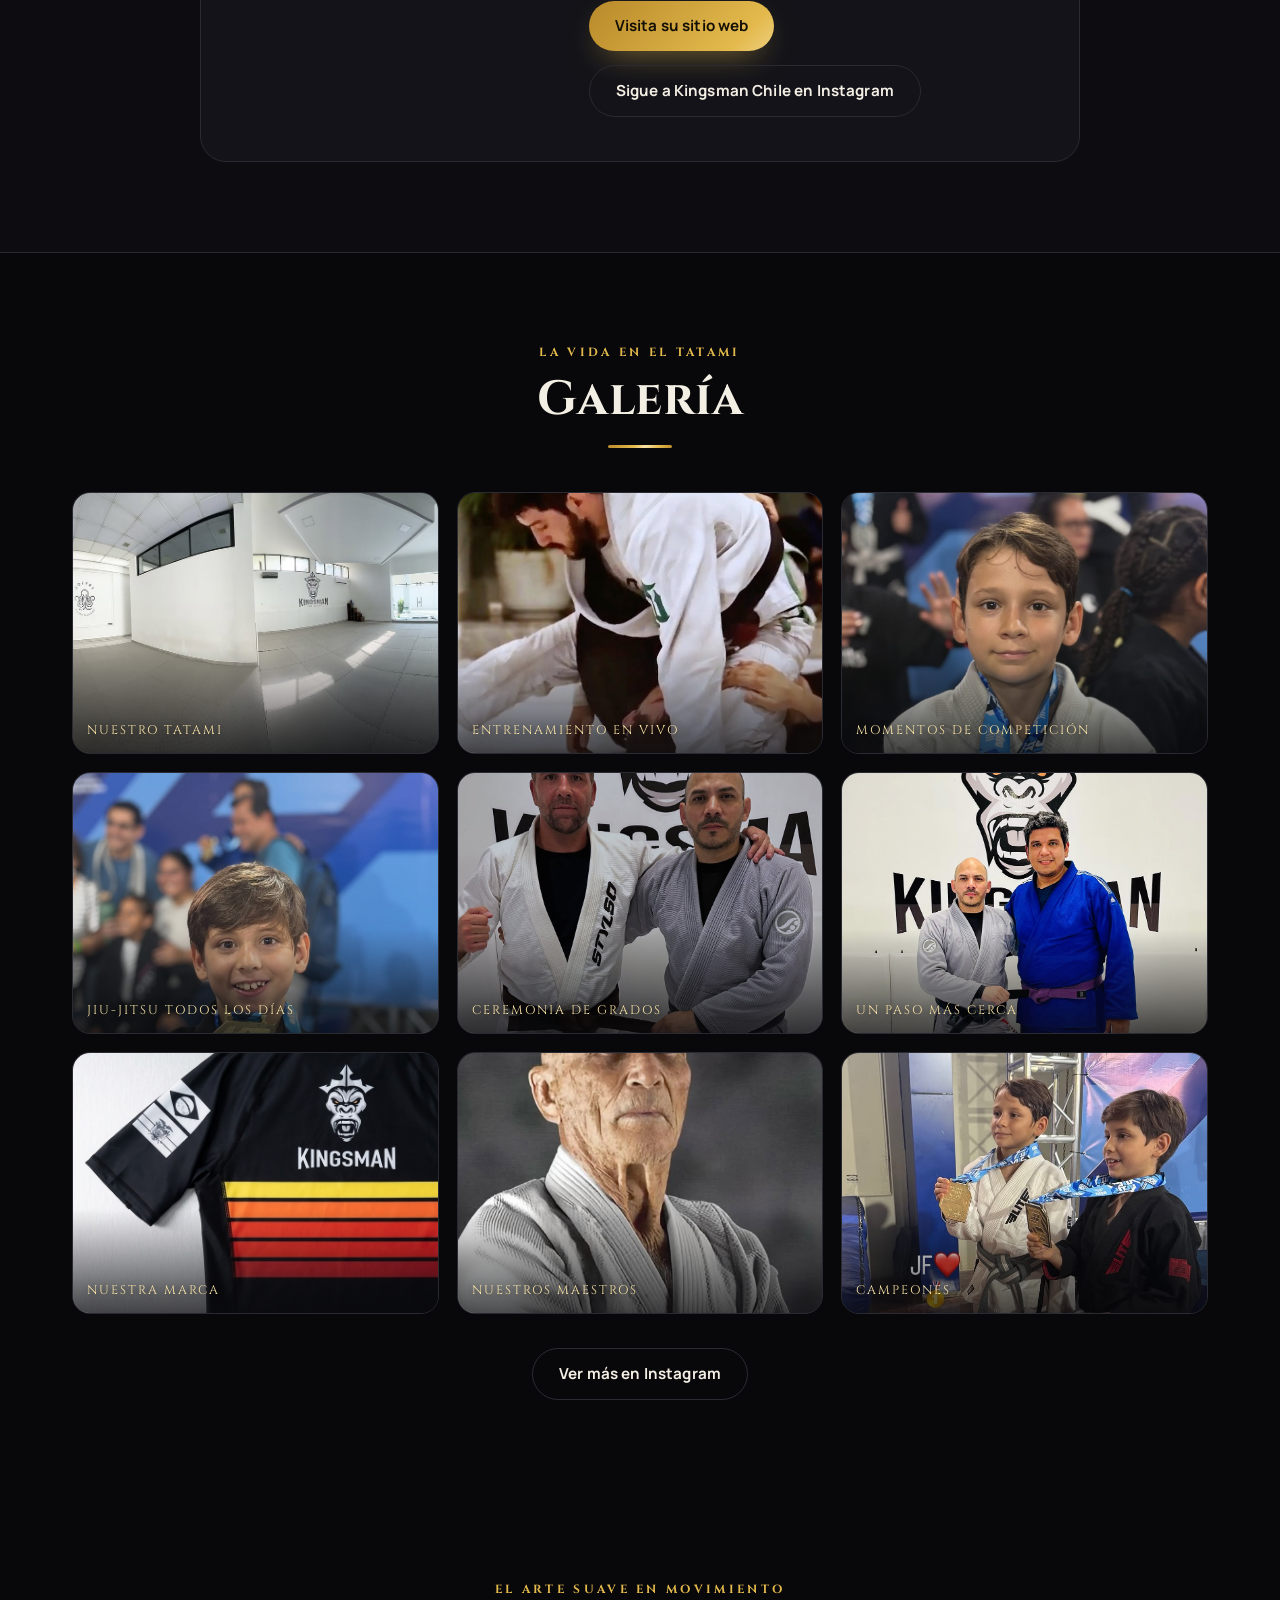
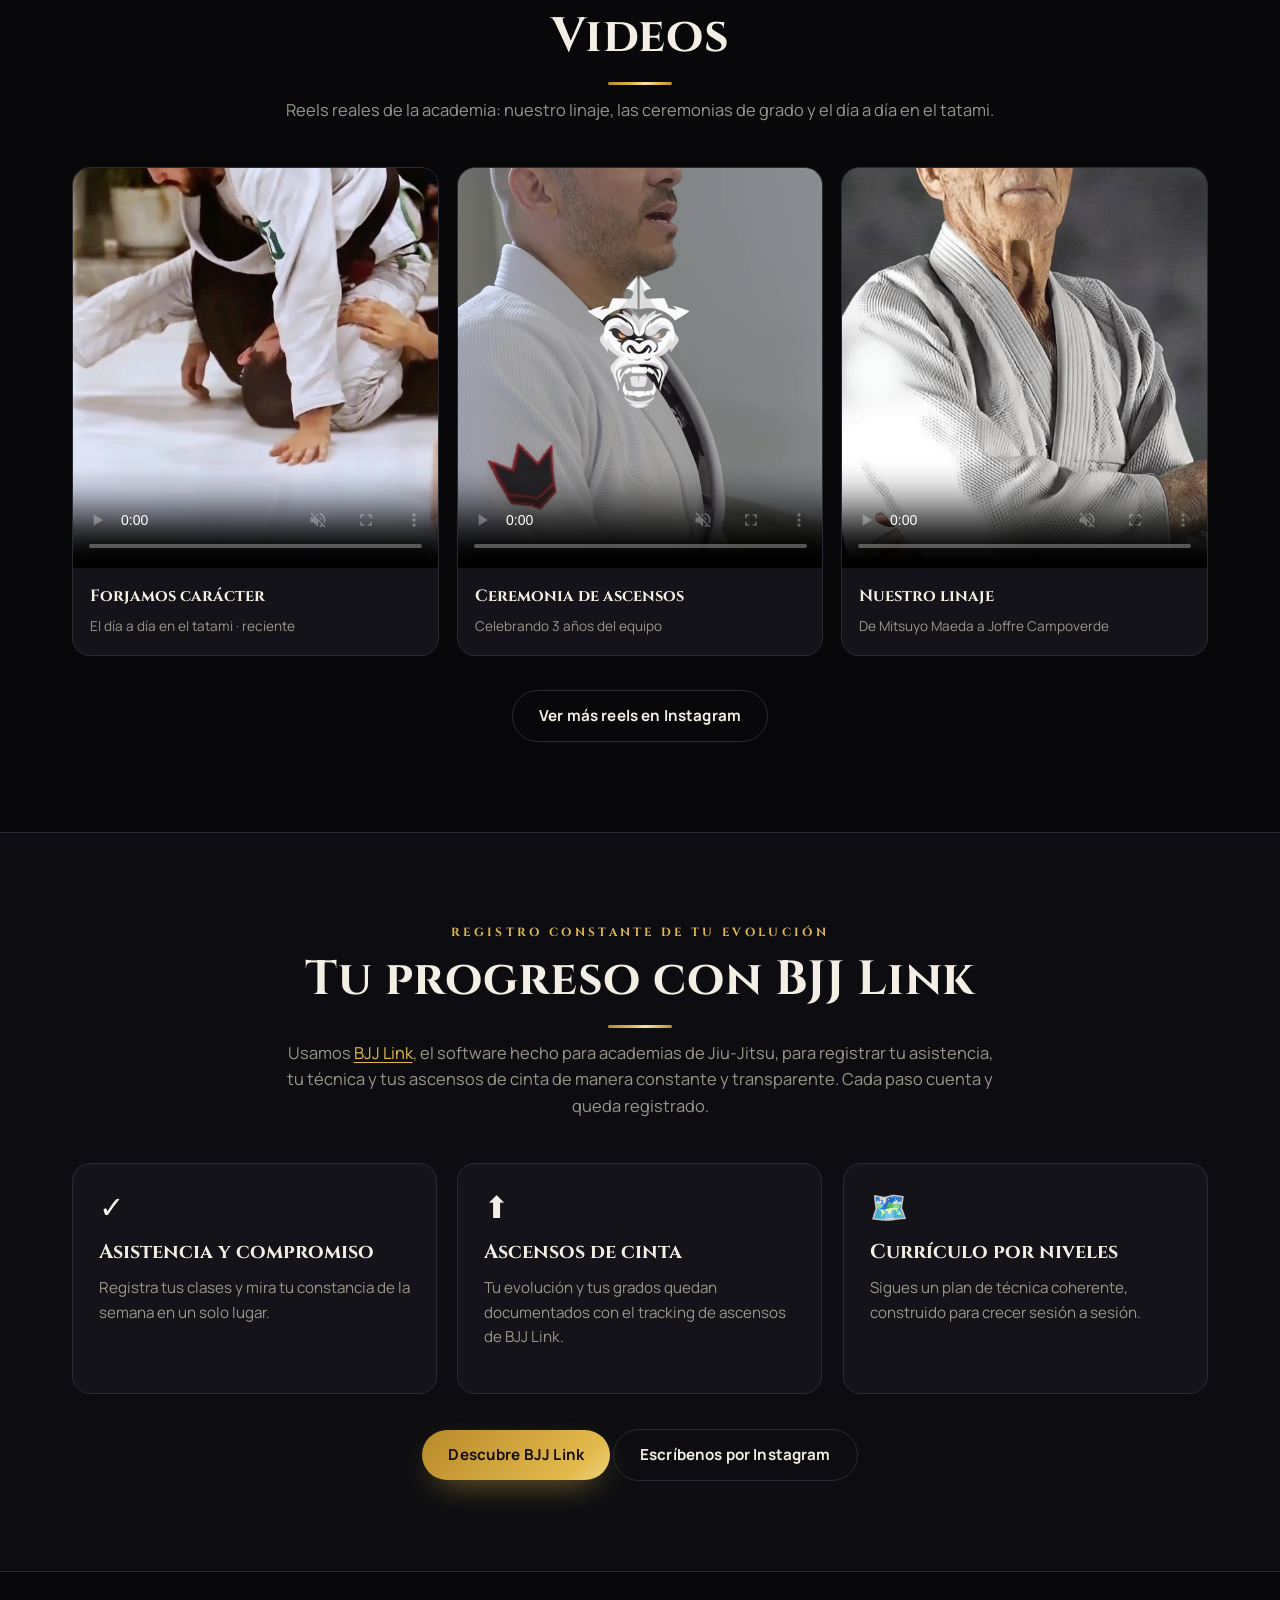
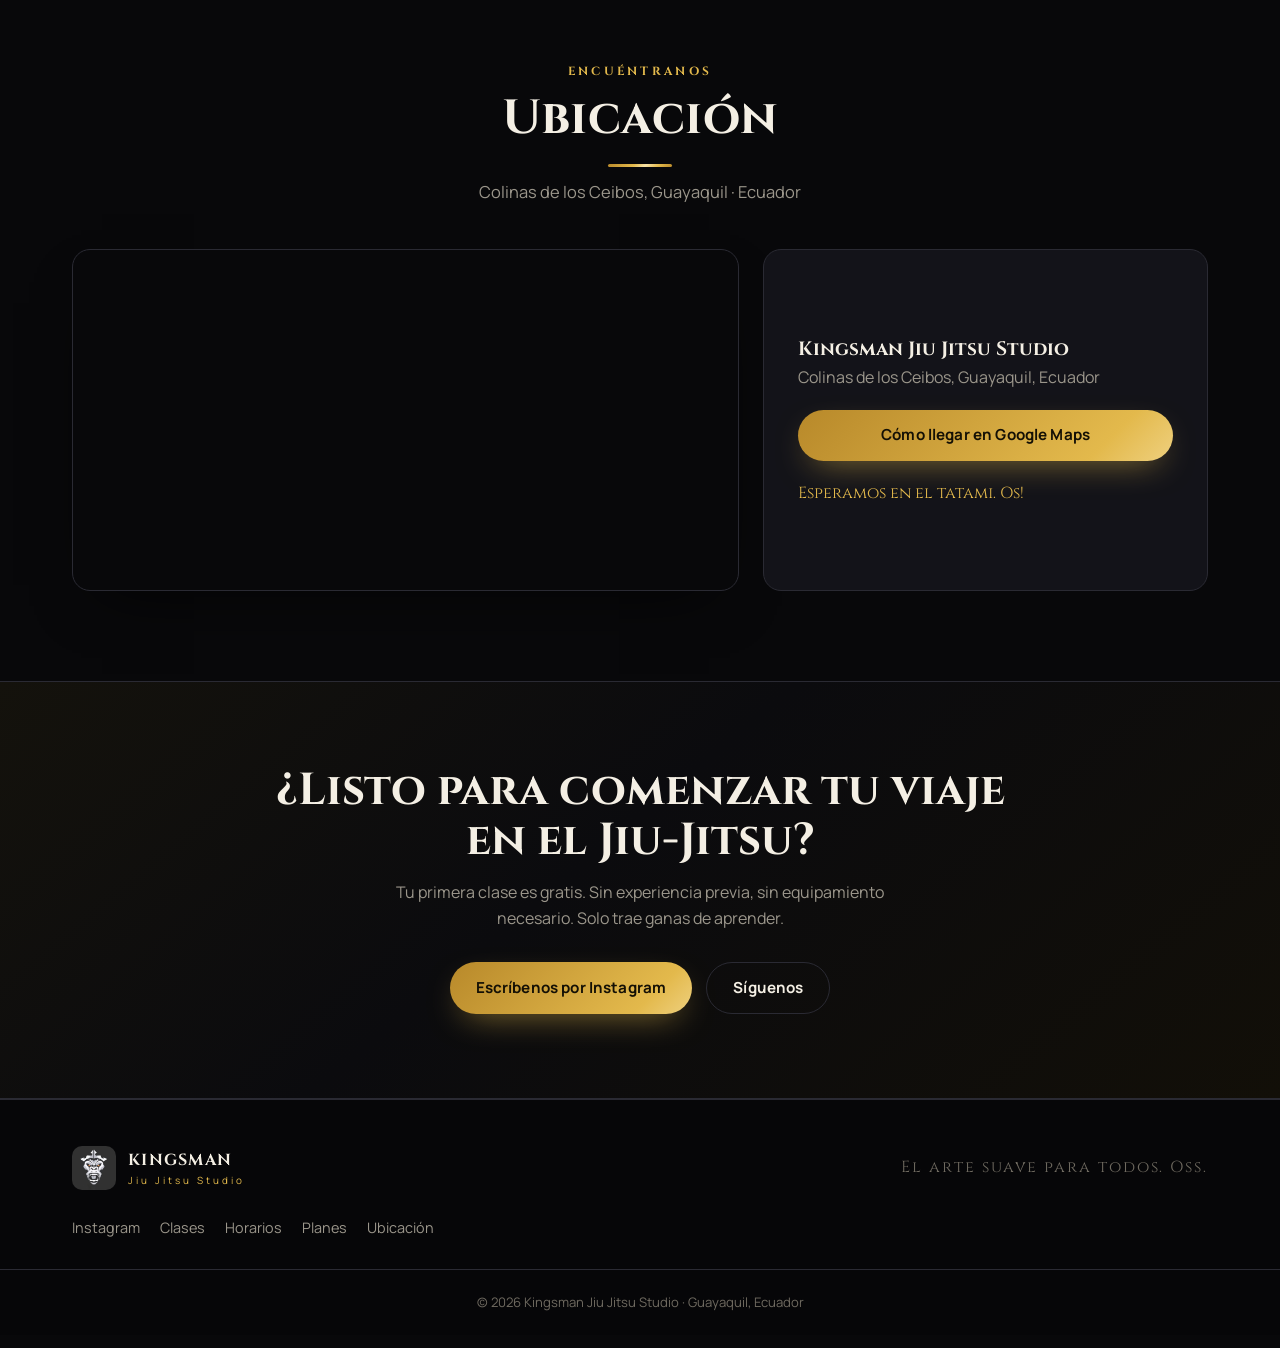
==== commit 31741d57: "Añadir sección de academia hermana en Chile (Huechuraba)" ====
--- a/index.html
+++ b/index.html
@@ -64,6 +64,7 @@
       <li><a class="nav-link" href="#planes">Planes</a></li>
       <li><a class="nav-link" href="#linaje">Linaje</a></li>
       <li><a class="nav-link" href="#equipo">Equipo</a></li>
+      <li><a class="nav-link" href="#chile">Chile</a></li>
       <li><a class="nav-link" href="#galeria">Galería</a></li>
       <li><a class="nav-link" href="#videos">Videos</a></li>
       <li><a class="nav-link" href="#progreso">Progreso</a></li>
@@ -359,8 +360,36 @@
   </div>
 </section>
 
+<!-- ============ ACADEMIA HERMANA EN CHILE ============ -->
+<section class="section section-alt" id="chile">
+  <div class="container">
+    <header class="section-head reveal">
+      <p class="kicker">La familia Kingsman crece</p>
+      <h2 class="section-title">Academia hermana en Chile</h2>
+      <p class="section-sub">Kingsman Jiu Jitsu Studio también está presente en Huechuraba, Santiago — un espacio donde la excelencia técnica y el crecimiento humano se encuentran.</p>
+    </header>
+
+    <div class="coach tilt reveal" data-tilt>
+      <div class="coach-photo">
+        <img src="assets/photos/kingsman-chile.jpg" alt="Equipo Kingsman Chile en Huechuraba" loading="lazy">
+      </div>
+      <div class="coach-copy">
+        <p class="kicker">Avenida Pedro Fontova Norte 7280 local 212</p>
+        <h3>Kingsman Chile</h3>
+        <p>Fundada por Juan Pablo Nogales, cinta negra con más de 25 años de experiencia, esta academia hermana comparte la misma filosofía que Kingsman Guayaquil: un arte suave para todos, un tatami seguro y una comunidad que crece junta.</p>
+        <p>Con más de 25 clases semanales (GI, No-GI, Kids, Grappling, Fundamentos), un equipo de instructores dedicados y una metodología que prioriza la técnica y el progreso estructurado, Kingsman Chile es el hogar del Jiu-Jitsu en Santiago.</p>
+        <p class="coach-quote">«El Jiu‑Jitsu es para todos.» — Juan Pablo Nogales</p>
+        <div class="hero-actions" style="margin-top:20px;justify-content:flex-start;gap:14px">
+          <a class="btn btn-gold" href="https://kingsmanchile.cl/" target="_blank" rel="noopener">Visita su sitio web</a>
+          <a class="btn btn-ghost" href="https://www.instagram.com/kingsmanjiujitsustudiochile/" target="_blank" rel="noopener">Sigue a Kingsman Chile en Instagram</a>
+        </div>
+      </div>
+    </div>
+  </div>
+</section>
+
 <!-- ============ GALERÍA ============ -->
-<section class="section section-alt" id="galeria">
+<section class="section" id="galeria">
   <div class="container">
     <header class="section-head reveal">
       <p class="kicker">La vida en el tatami</p>
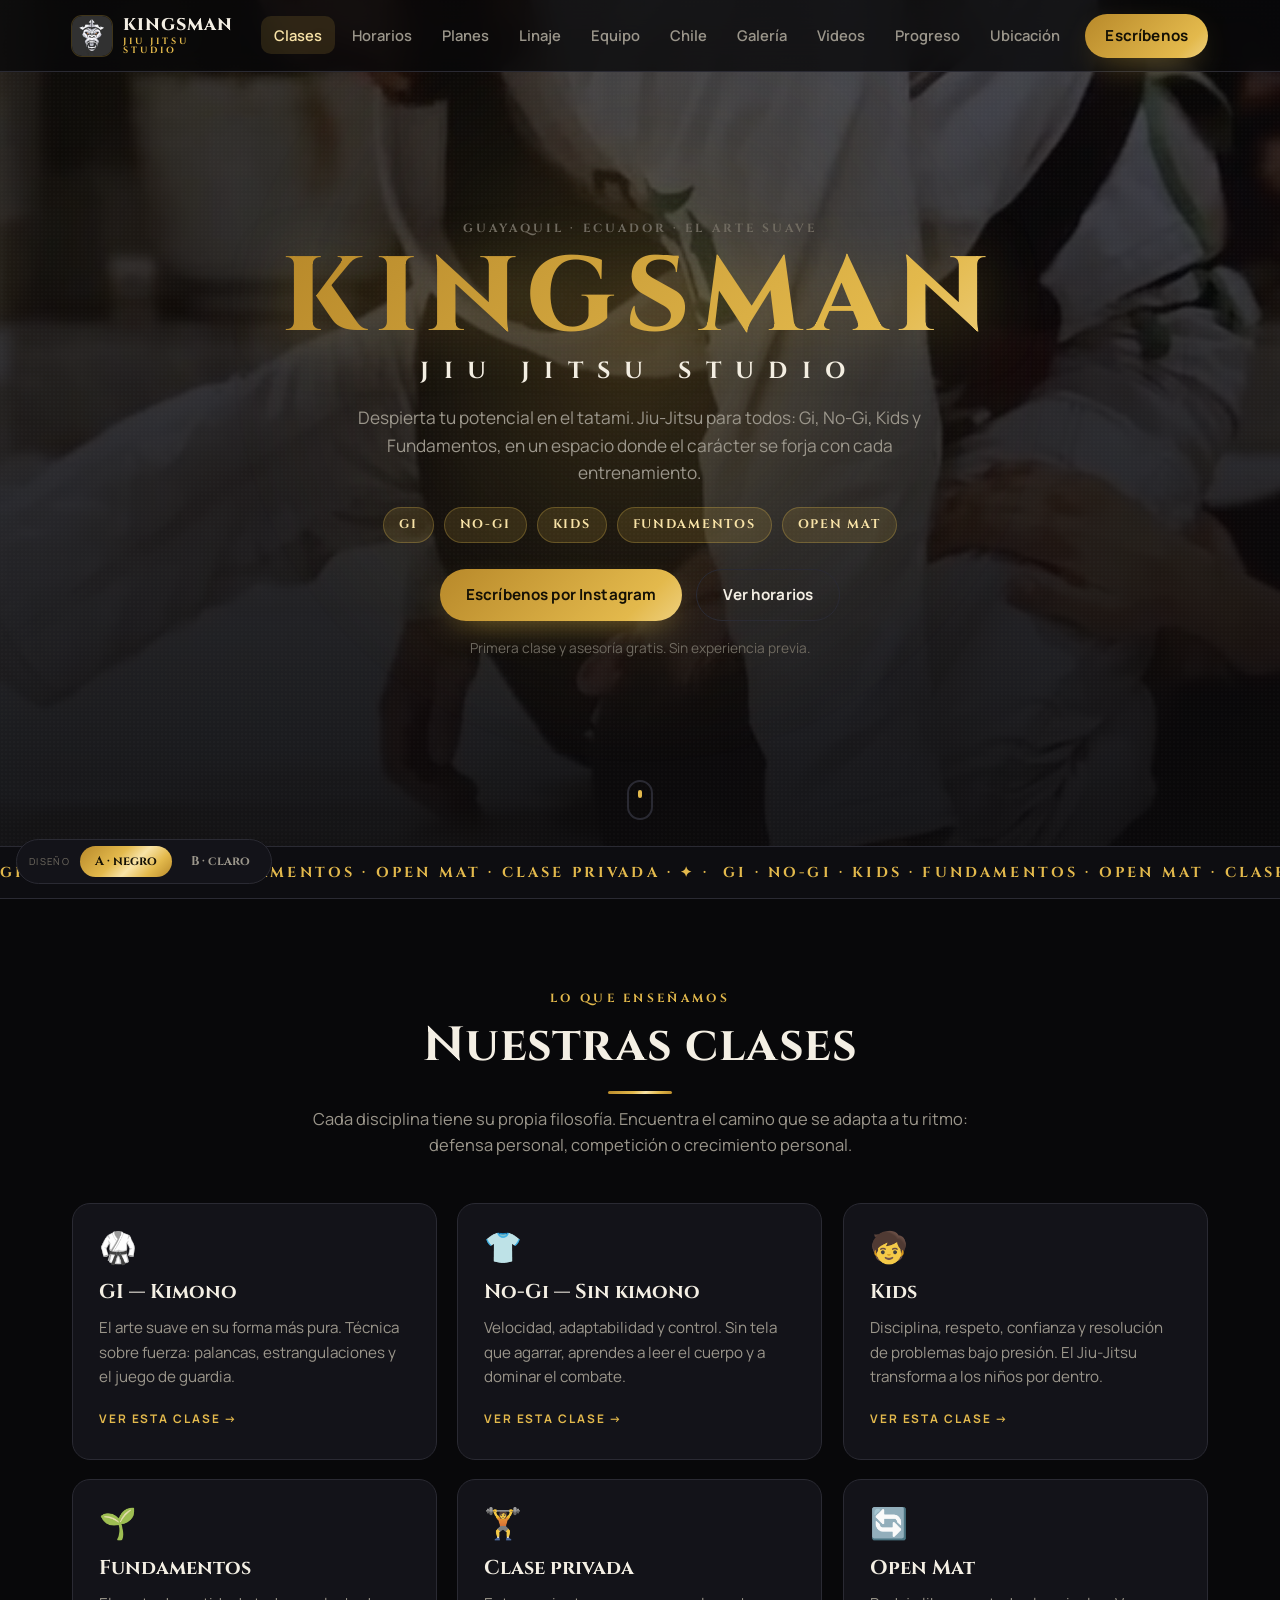
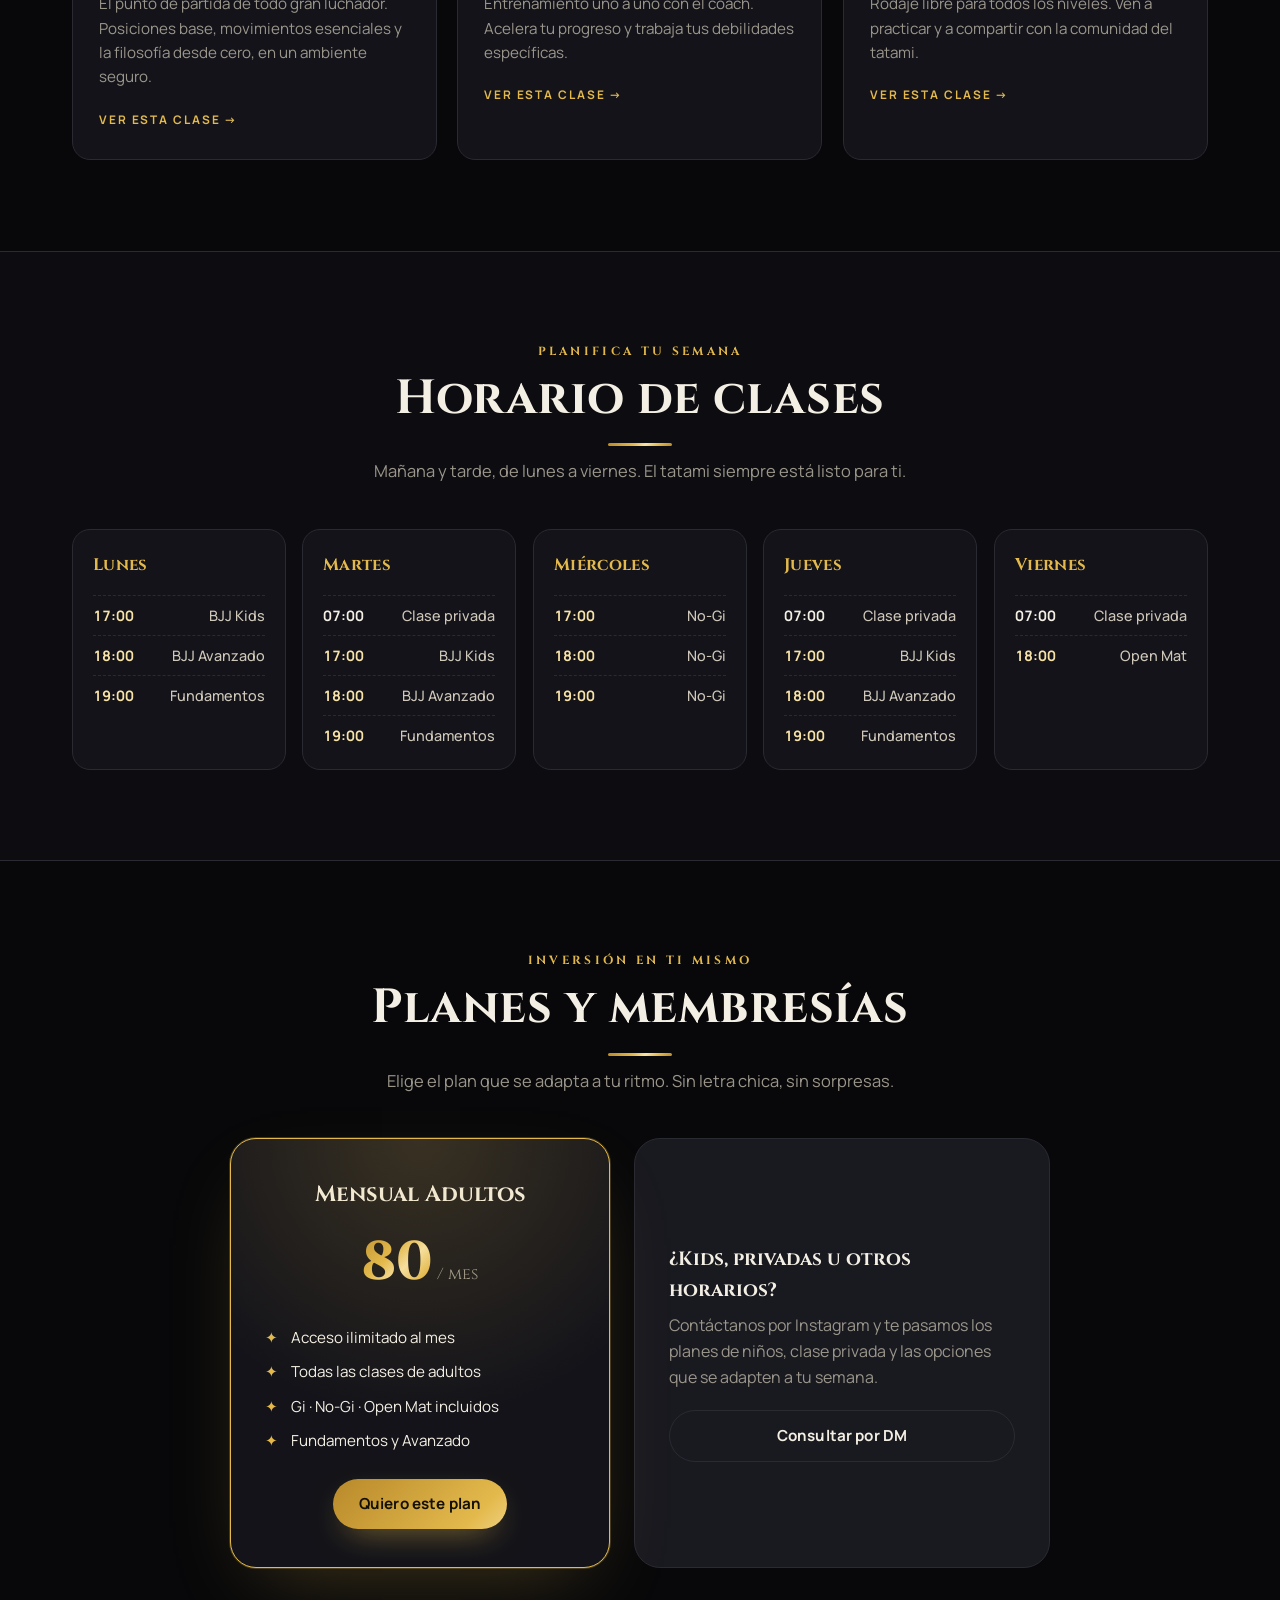
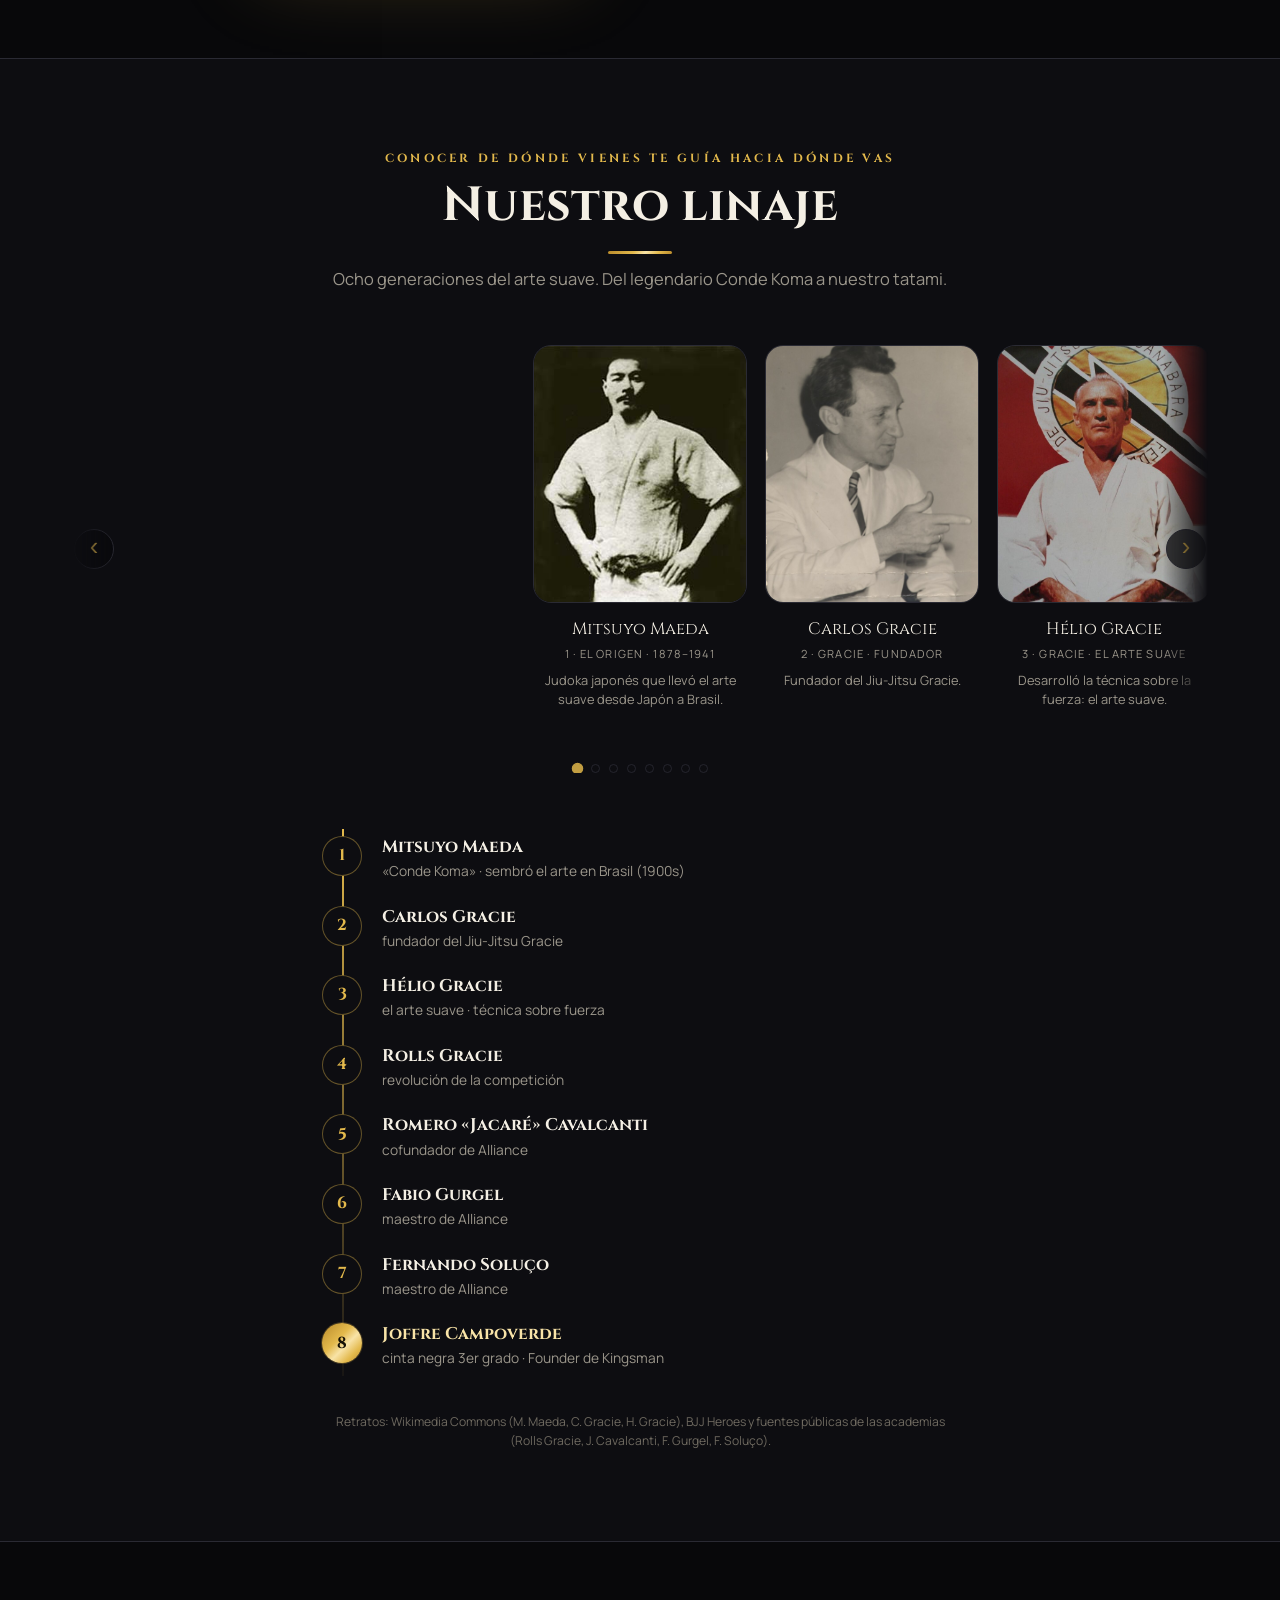
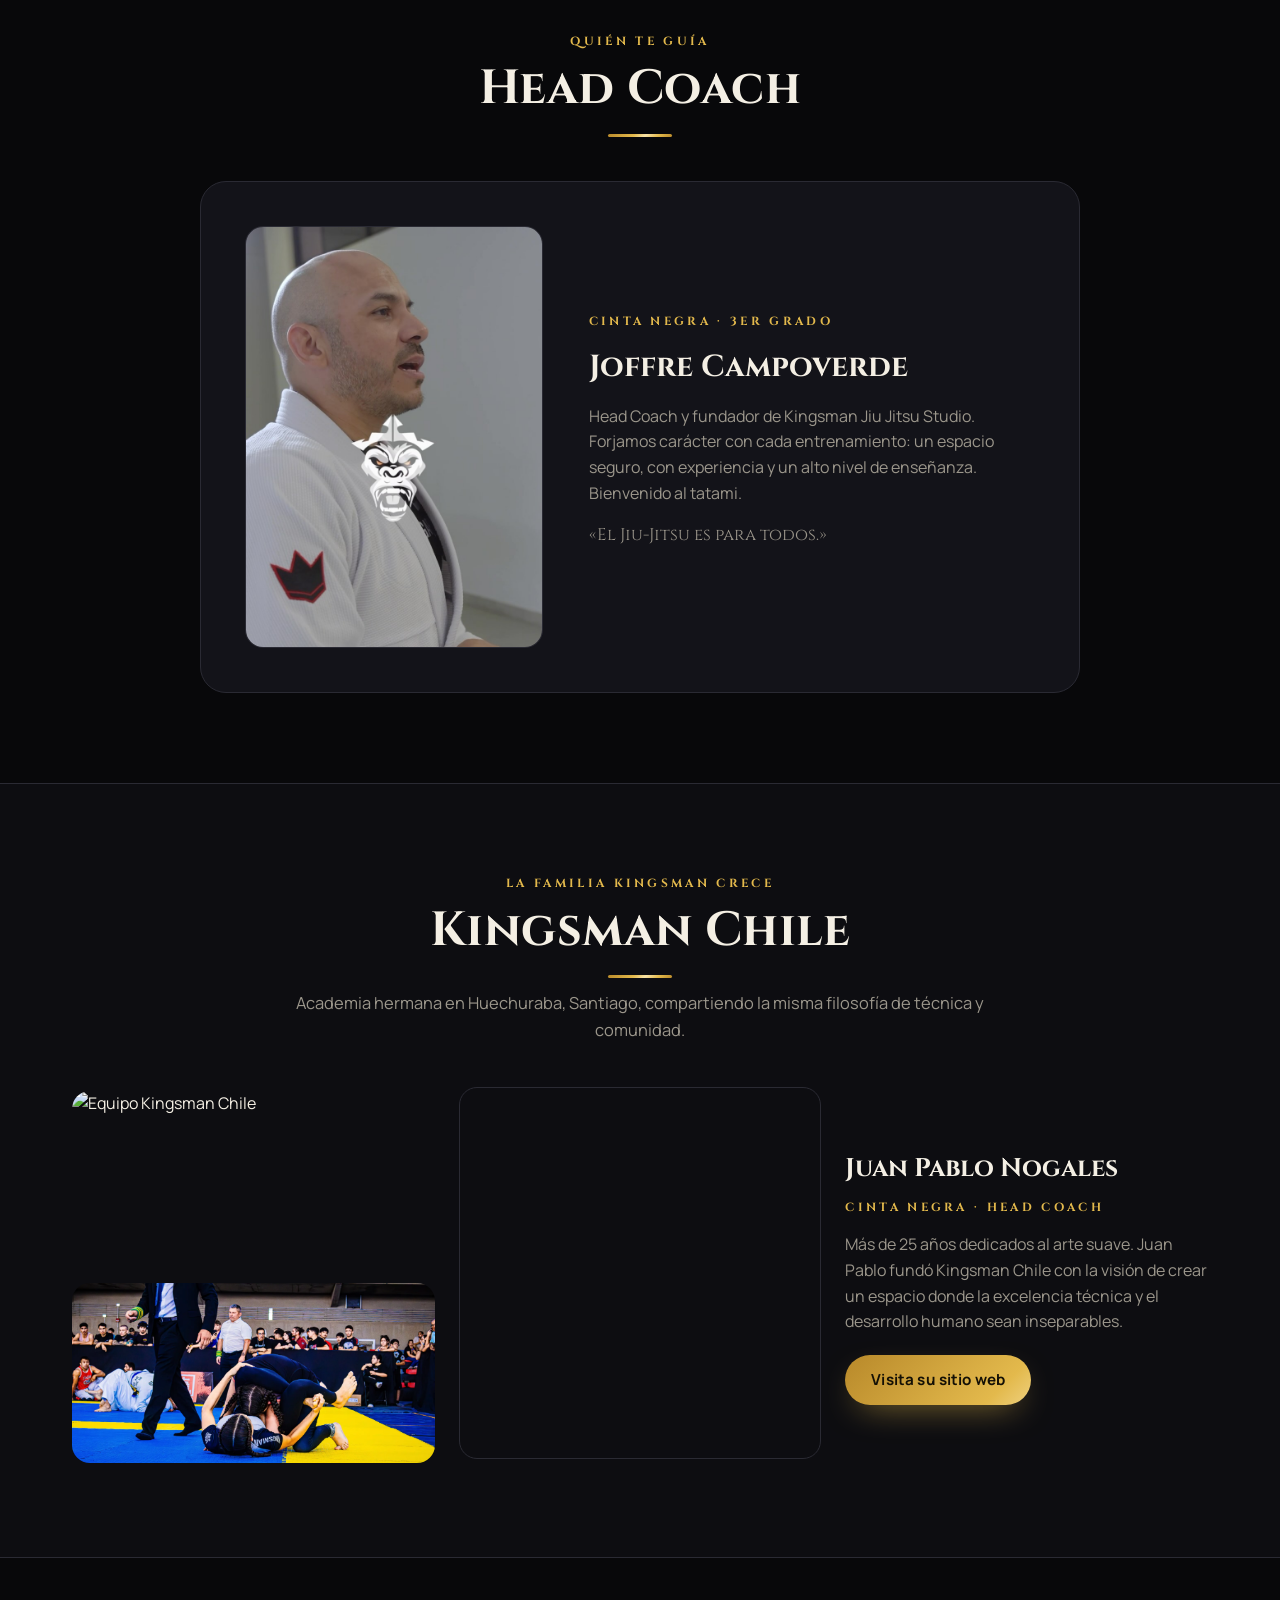
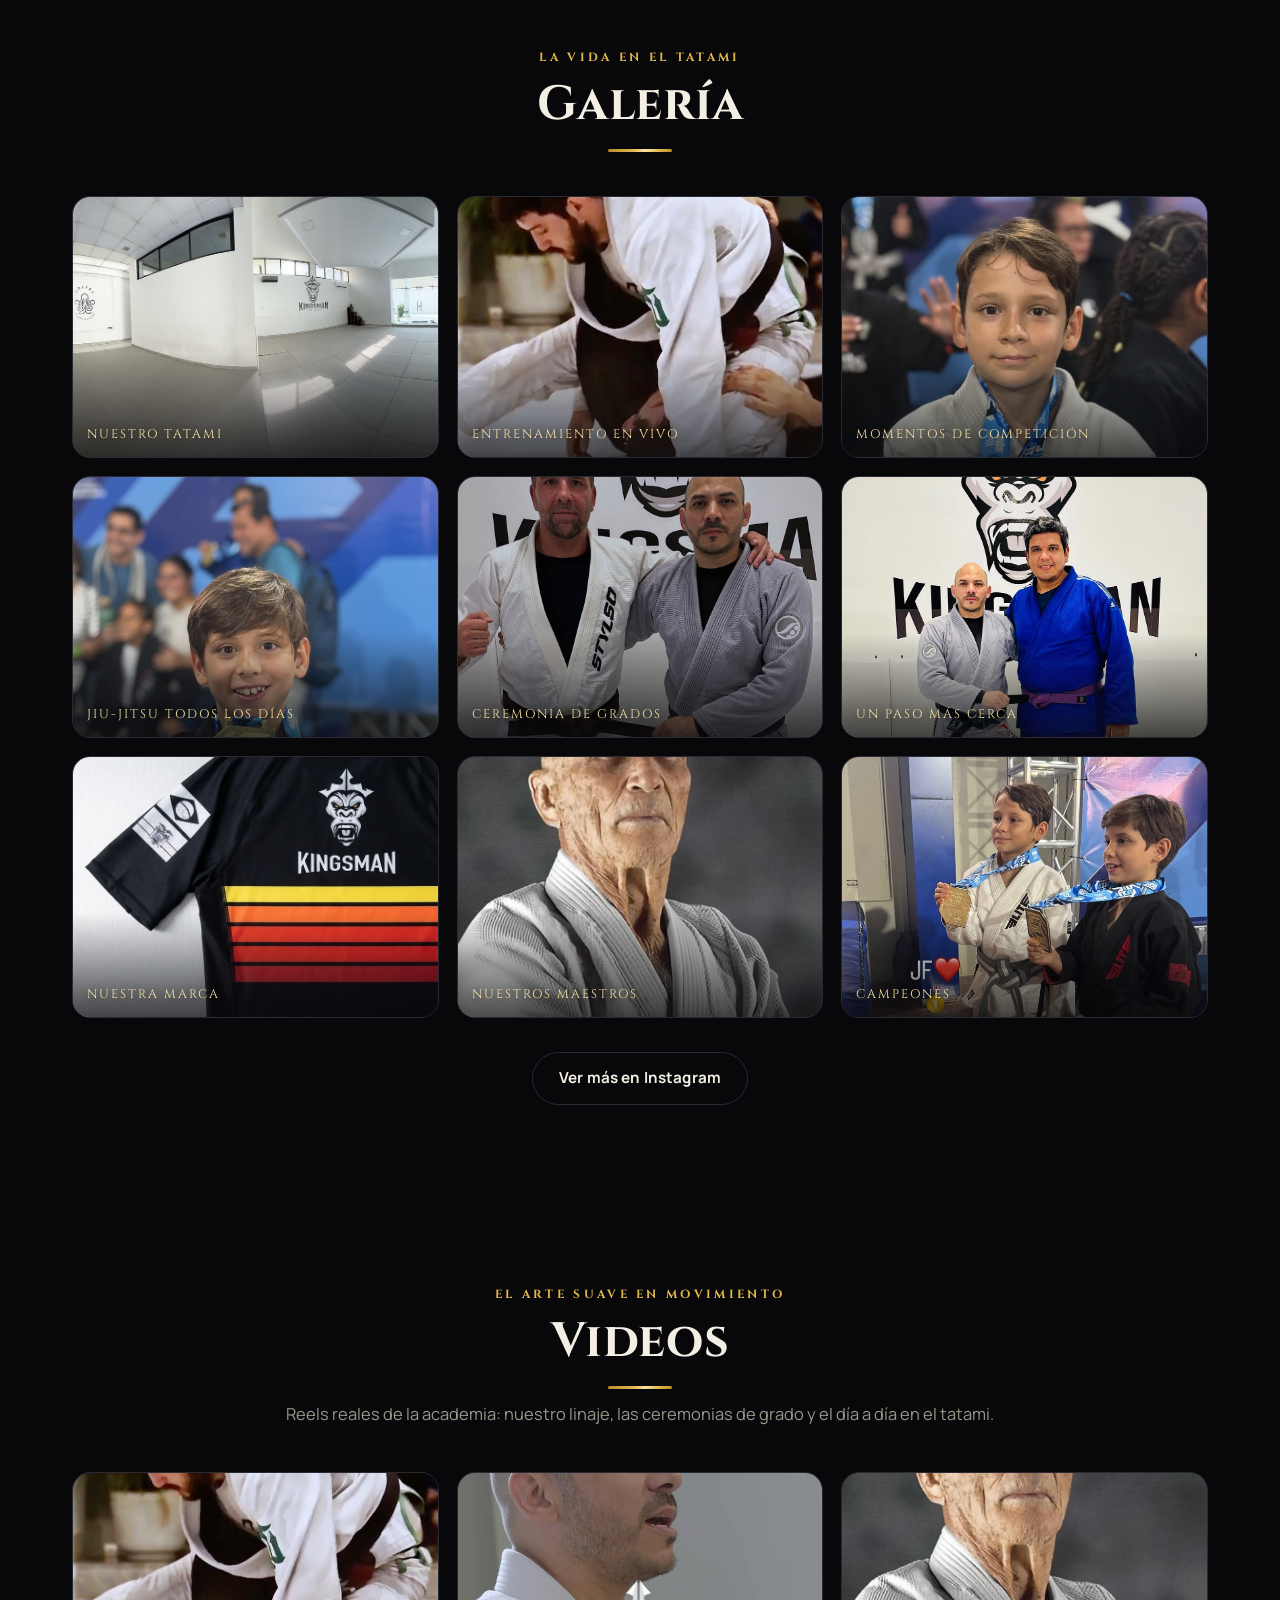
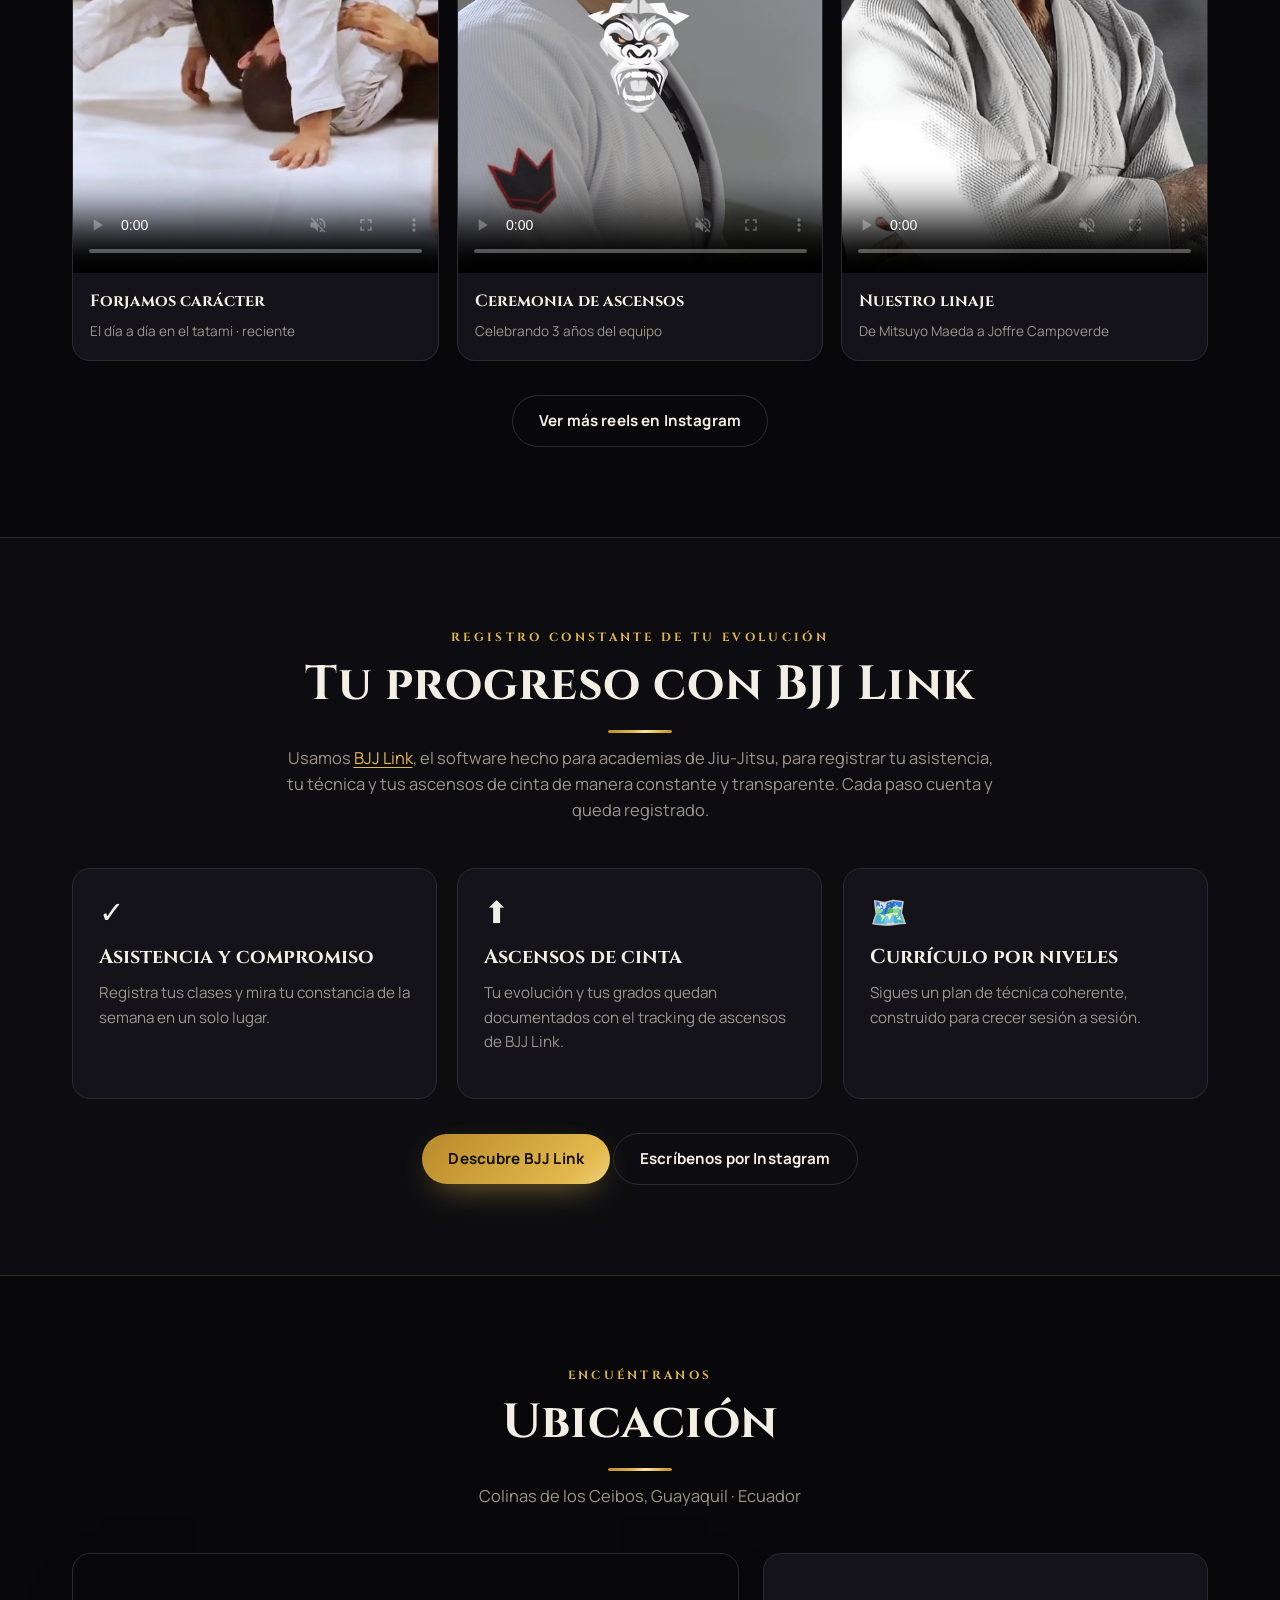
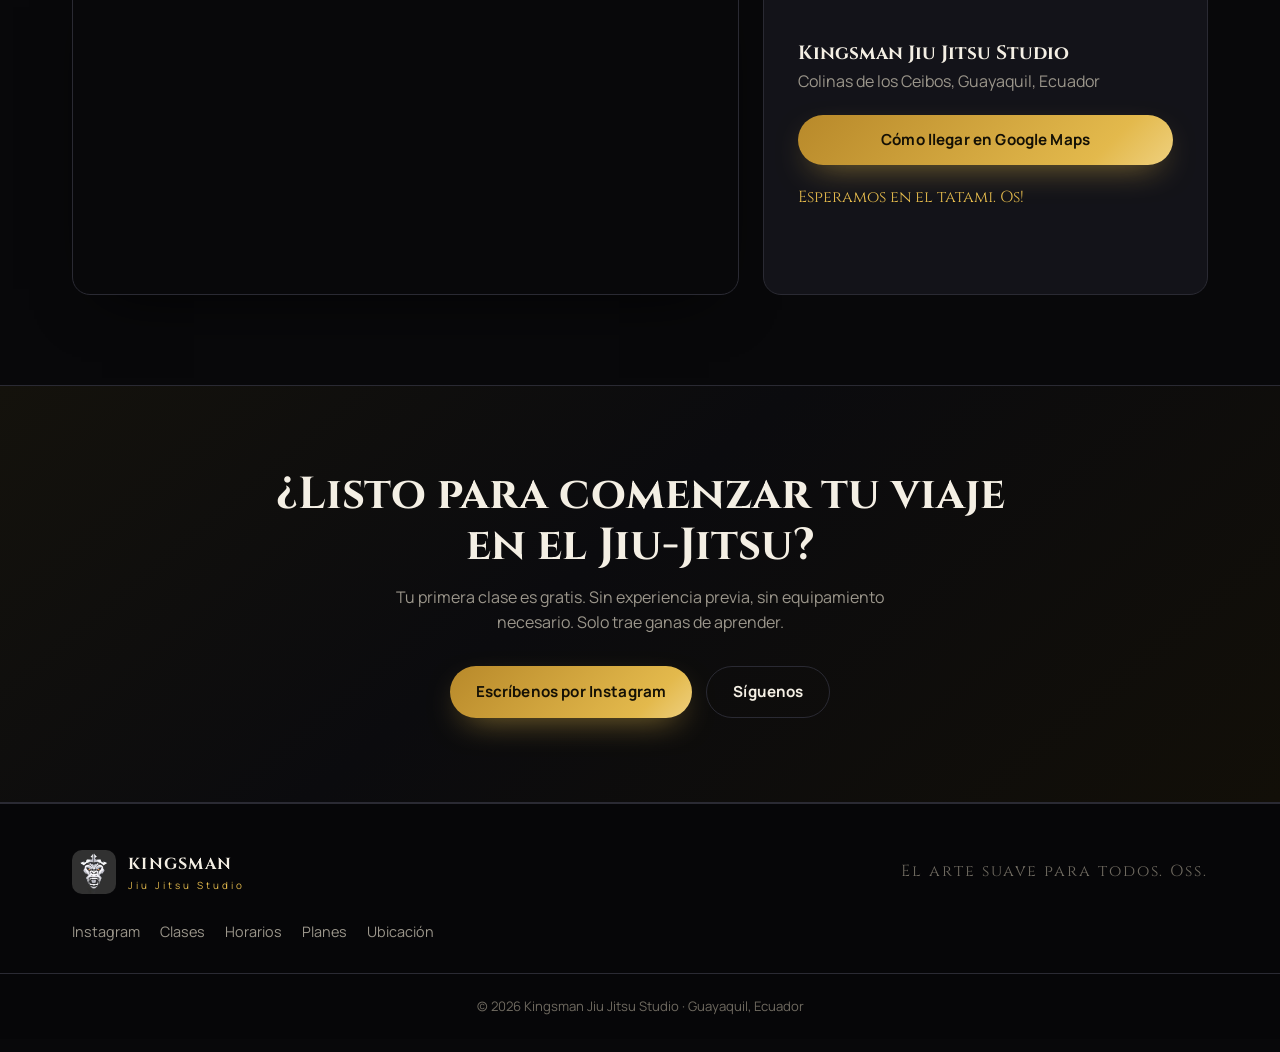
==== commit 81a0fc90: "Mejorar sección Chile: collage y video" ====
--- a/index.html
+++ b/index.html
@@ -365,24 +365,25 @@
   <div class="container">
     <header class="section-head reveal">
       <p class="kicker">La familia Kingsman crece</p>
-      <h2 class="section-title">Academia hermana en Chile</h2>
-      <p class="section-sub">Kingsman Jiu Jitsu Studio también está presente en Huechuraba, Santiago — un espacio donde la excelencia técnica y el crecimiento humano se encuentran.</p>
-    </header>
-
-    <div class="coach tilt reveal" data-tilt>
-      <div class="coach-photo">
-        <img src="assets/photos/kingsman-chile.jpg" alt="Equipo Kingsman Chile en Huechuraba" loading="lazy">
-      </div>
-      <div class="coach-copy">
-        <p class="kicker">Avenida Pedro Fontova Norte 7280 local 212</p>
-        <h3>Kingsman Chile</h3>
-        <p>Fundada por Juan Pablo Nogales, cinta negra con más de 25 años de experiencia, esta academia hermana comparte la misma filosofía que Kingsman Guayaquil: un arte suave para todos, un tatami seguro y una comunidad que crece junta.</p>
-        <p>Con más de 25 clases semanales (GI, No-GI, Kids, Grappling, Fundamentos), un equipo de instructores dedicados y una metodología que prioriza la técnica y el progreso estructurado, Kingsman Chile es el hogar del Jiu-Jitsu en Santiago.</p>
-        <p class="coach-quote">«El Jiu‑Jitsu es para todos.» — Juan Pablo Nogales</p>
-        <div class="hero-actions" style="margin-top:20px;justify-content:flex-start;gap:14px">
-          <a class="btn btn-gold" href="https://kingsmanchile.cl/" target="_blank" rel="noopener">Visita su sitio web</a>
-          <a class="btn btn-ghost" href="https://www.instagram.com/kingsmanjiujitsustudiochile/" target="_blank" rel="noopener">Sigue a Kingsman Chile en Instagram</a>
+      <h2 class="section-title">Kingsman Chile</h2>
+      <p class="section-sub">Academia hermana en Huechuraba, Santiago, compartiendo la misma filosofía de técnica y comunidad.</p>
+    </header>
+
+    <div class="chile-grid reveal">
+      <div class="chile-col">
+        <div class="chile-media">
+          <img src="assets/photos/chile/team.jpg" alt="Equipo Kingsman Chile">
+          <img src="assets/photos/chile/action.jpg" alt="Acción en competencia">
         </div>
+      </div>
+      <div class="chile-col">
+        <video src="assets/videos/chile-reel.mp4" poster="assets/photos/chile/team.jpg" autoplay muted loop playsinline preload="metadata"></video>
+      </div>
+      <div class="chile-col">
+        <h3>Juan Pablo Nogales</h3>
+        <p class="kicker">Cinta Negra · Head Coach</p>
+        <p>Más de 25 años dedicados al arte suave. Juan Pablo fundó Kingsman Chile con la visión de crear un espacio donde la excelencia técnica y el desarrollo humano sean inseparables.</p>
+        <a class="btn btn-gold" href="https://kingsmanchile.cl/" target="_blank" rel="noopener">Visita su sitio web</a>
       </div>
     </div>
   </div>
--- a/style.css
+++ b/style.css
@@ -290,6 +290,15 @@
   text-shadow:0 2px 8px rgba(0,0,0,.6)}
 .g-item::after{content:"";position:absolute;inset:0;background:linear-gradient(180deg,transparent 60%,rgba(8,8,10,.72));pointer-events:none}
 .gallery-cta{text-align:center;margin-top:34px}
+
+/* ---------- Chile section ---------- */
+.chile-grid{display:grid;grid-template-columns:1fr 1fr 1fr;gap:24px;align-items:center}
+.chile-media{display:grid;grid-template-columns:1fr;gap:12px}
+.chile-media img{width:100%;height:180px;object-fit:cover;border-radius:var(--radius)}
+.chile-col video{width:100%;height:372px;object-fit:cover;border-radius:var(--radius);border:1px solid var(--border)}
+.chile-col h3{font-family:var(--font-display);font-size:1.6rem;margin:0 0 8px}
+.chile-col .kicker{color:var(--gold);margin-bottom:12px}
+.chile-col p{color:var(--muted);margin-bottom:20px}
 
 /* ---------- Where / map ---------- */
 .where{display:grid;grid-template-columns:1.2fr .8fr;gap:24px;align-items:stretch}
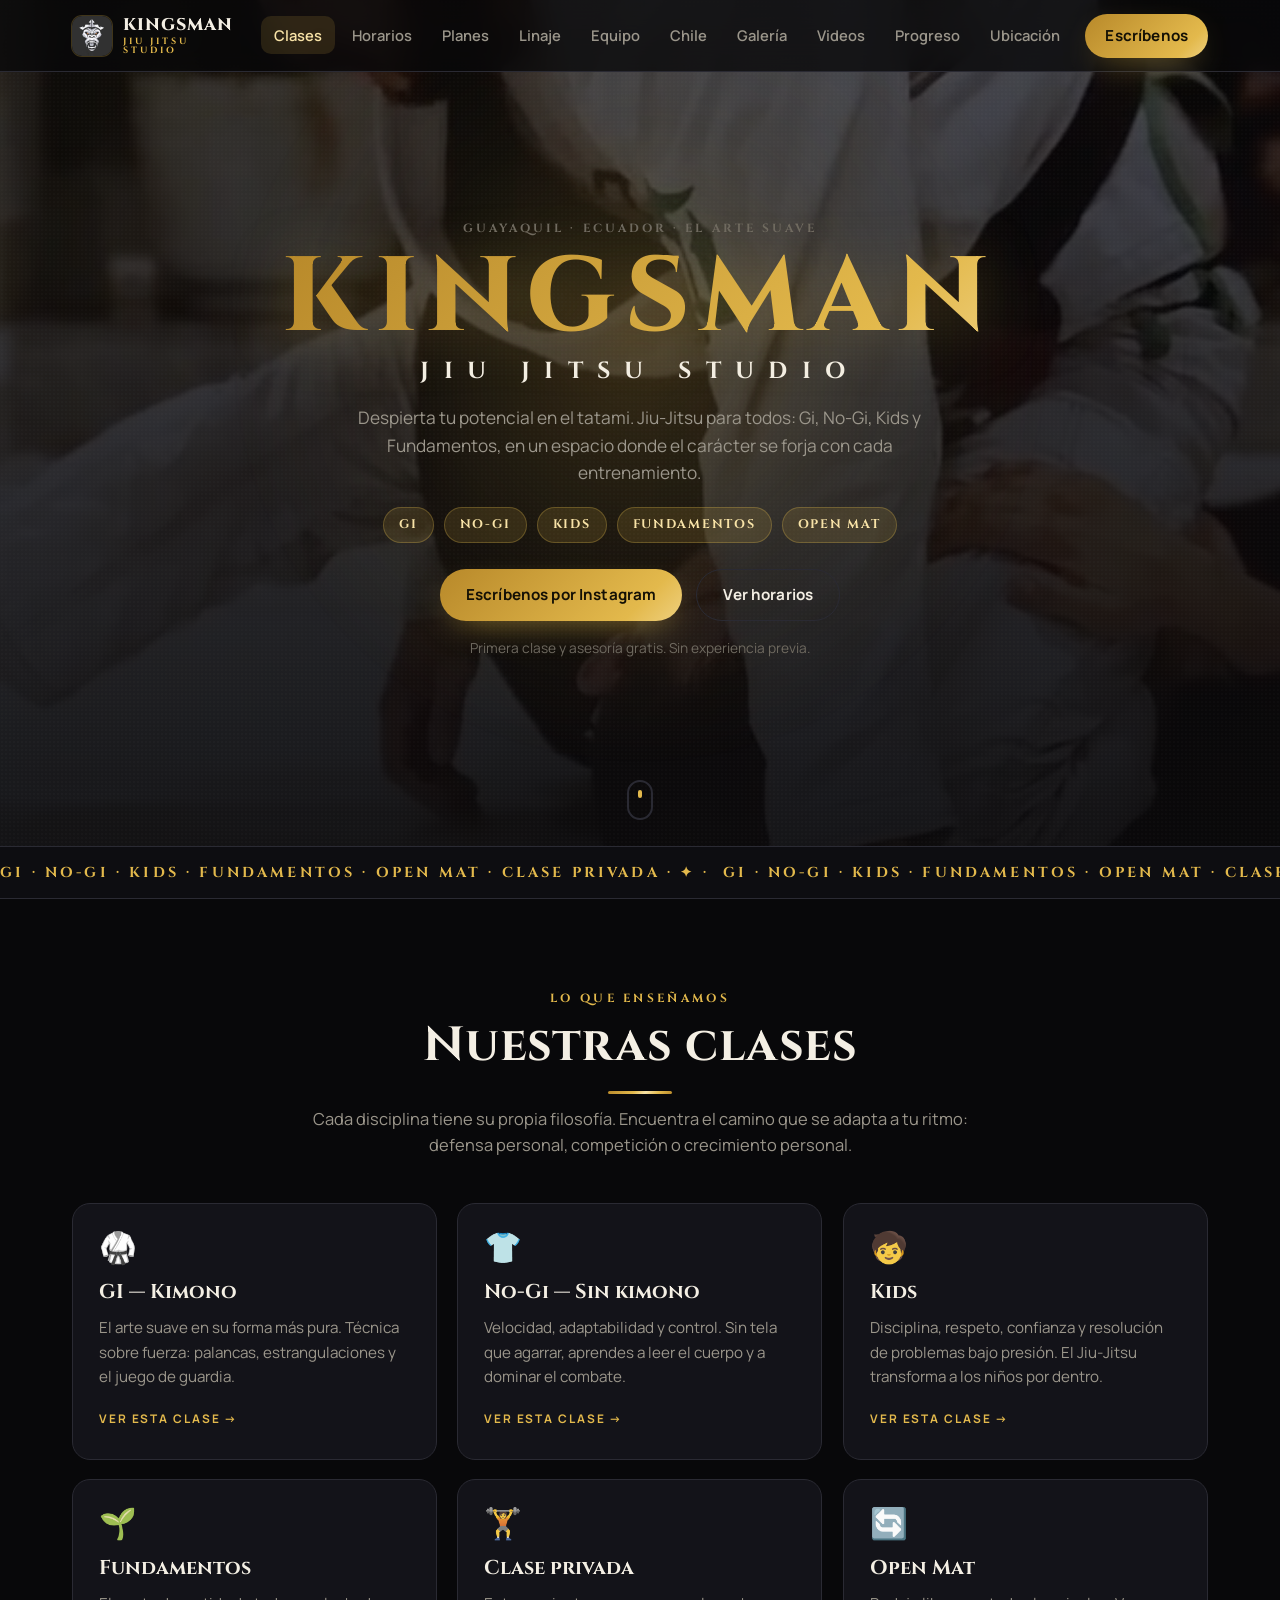
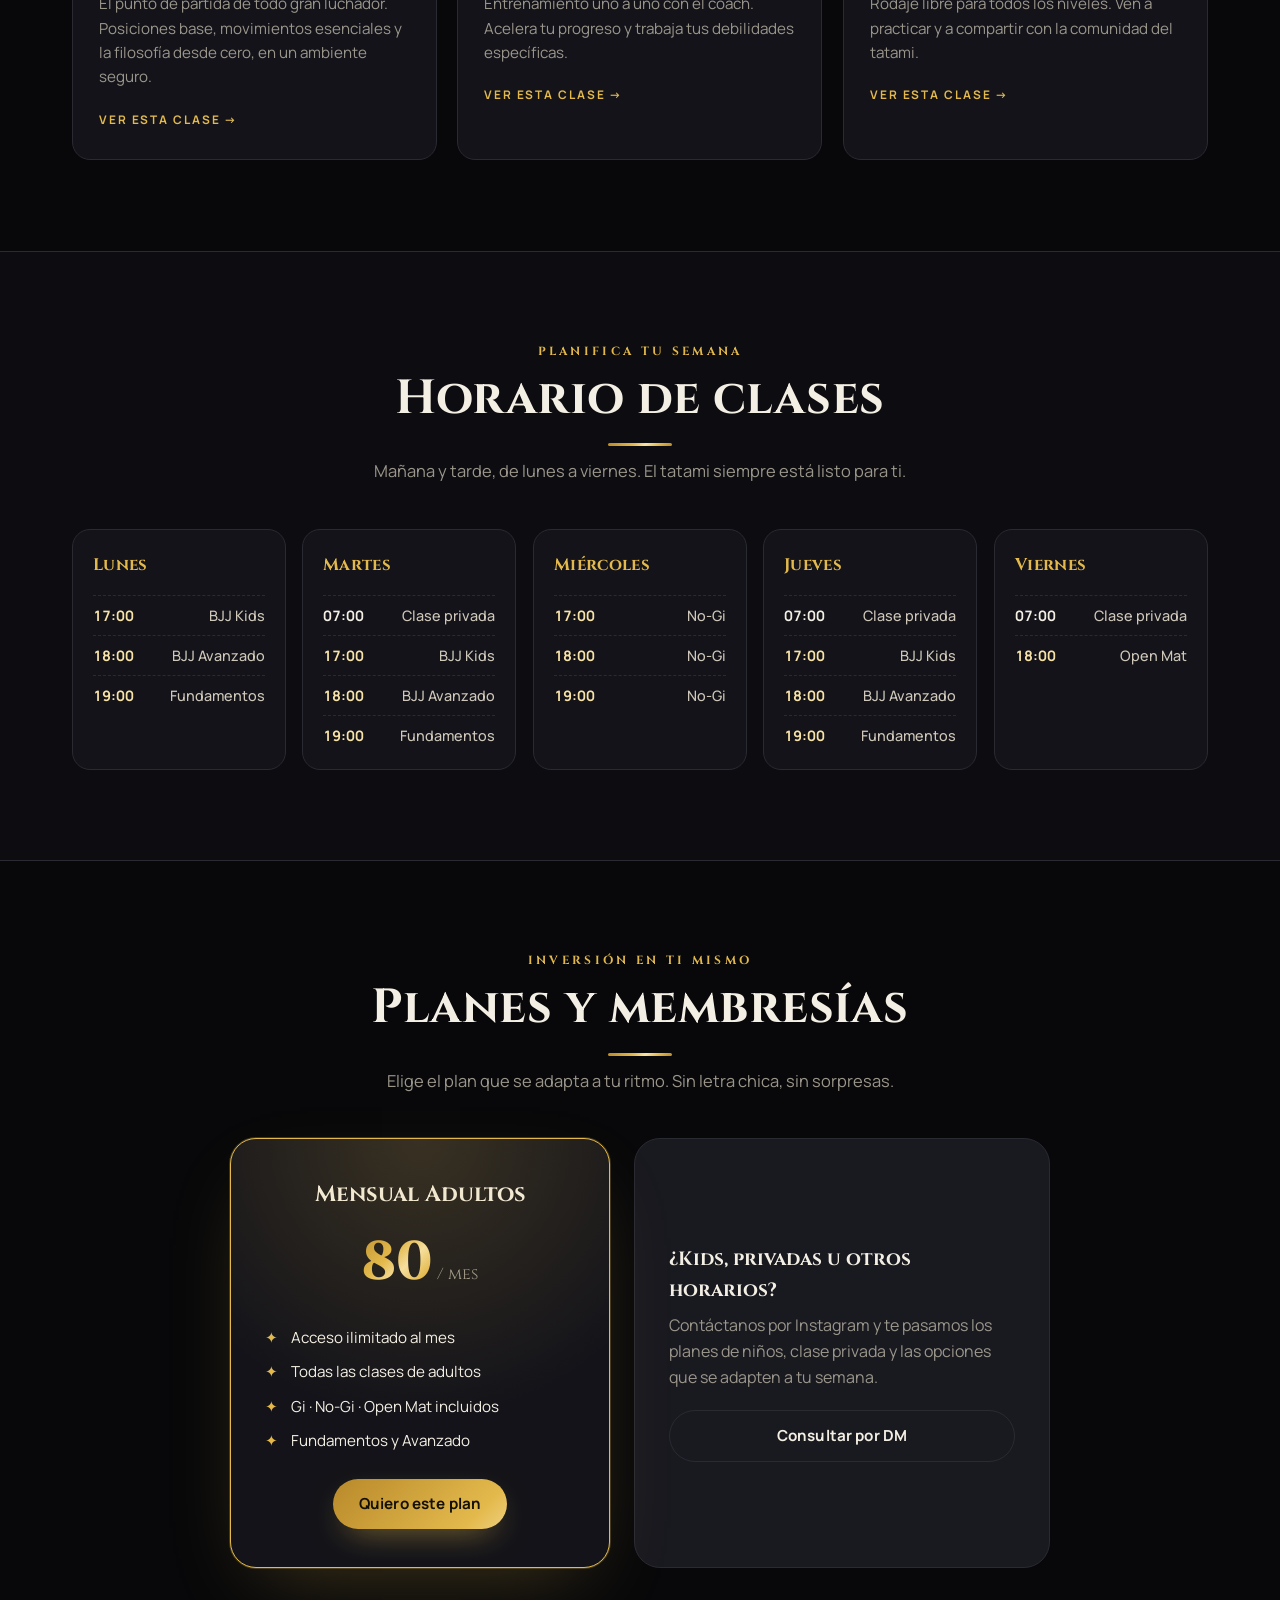
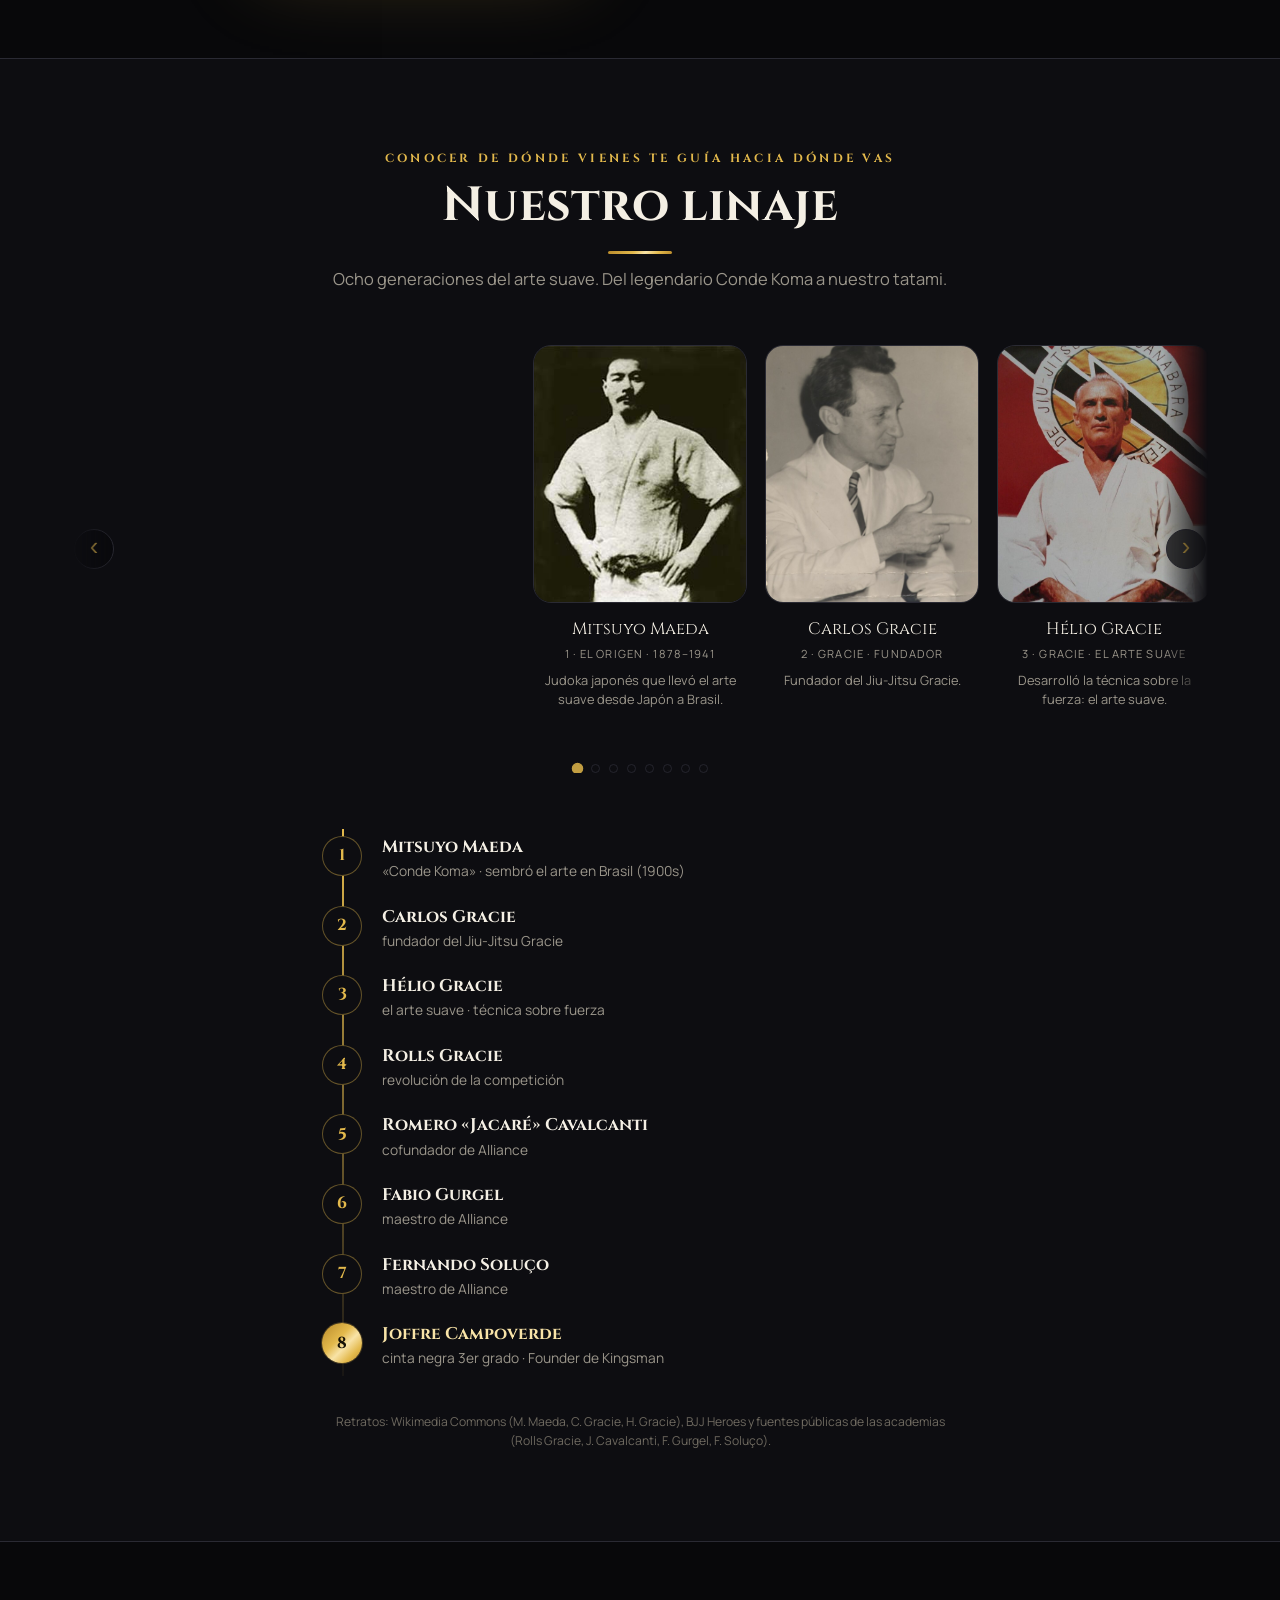
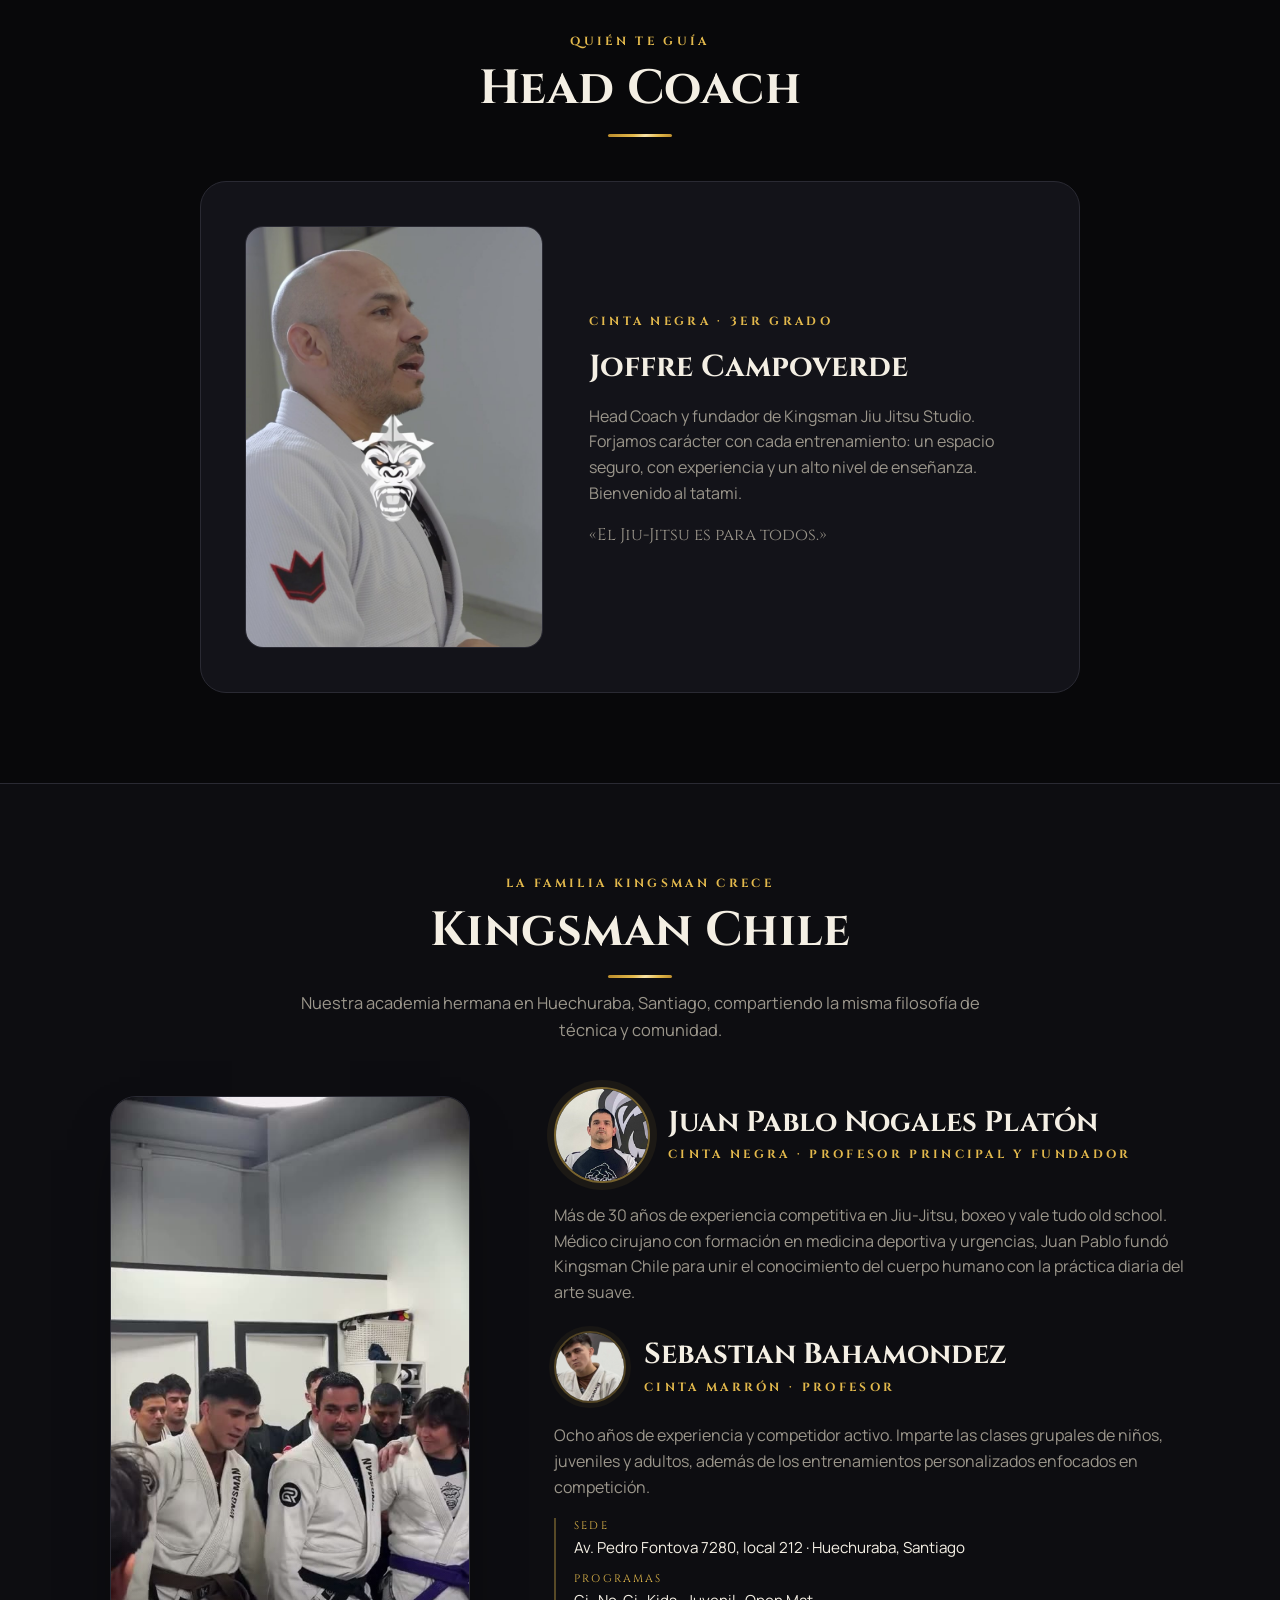
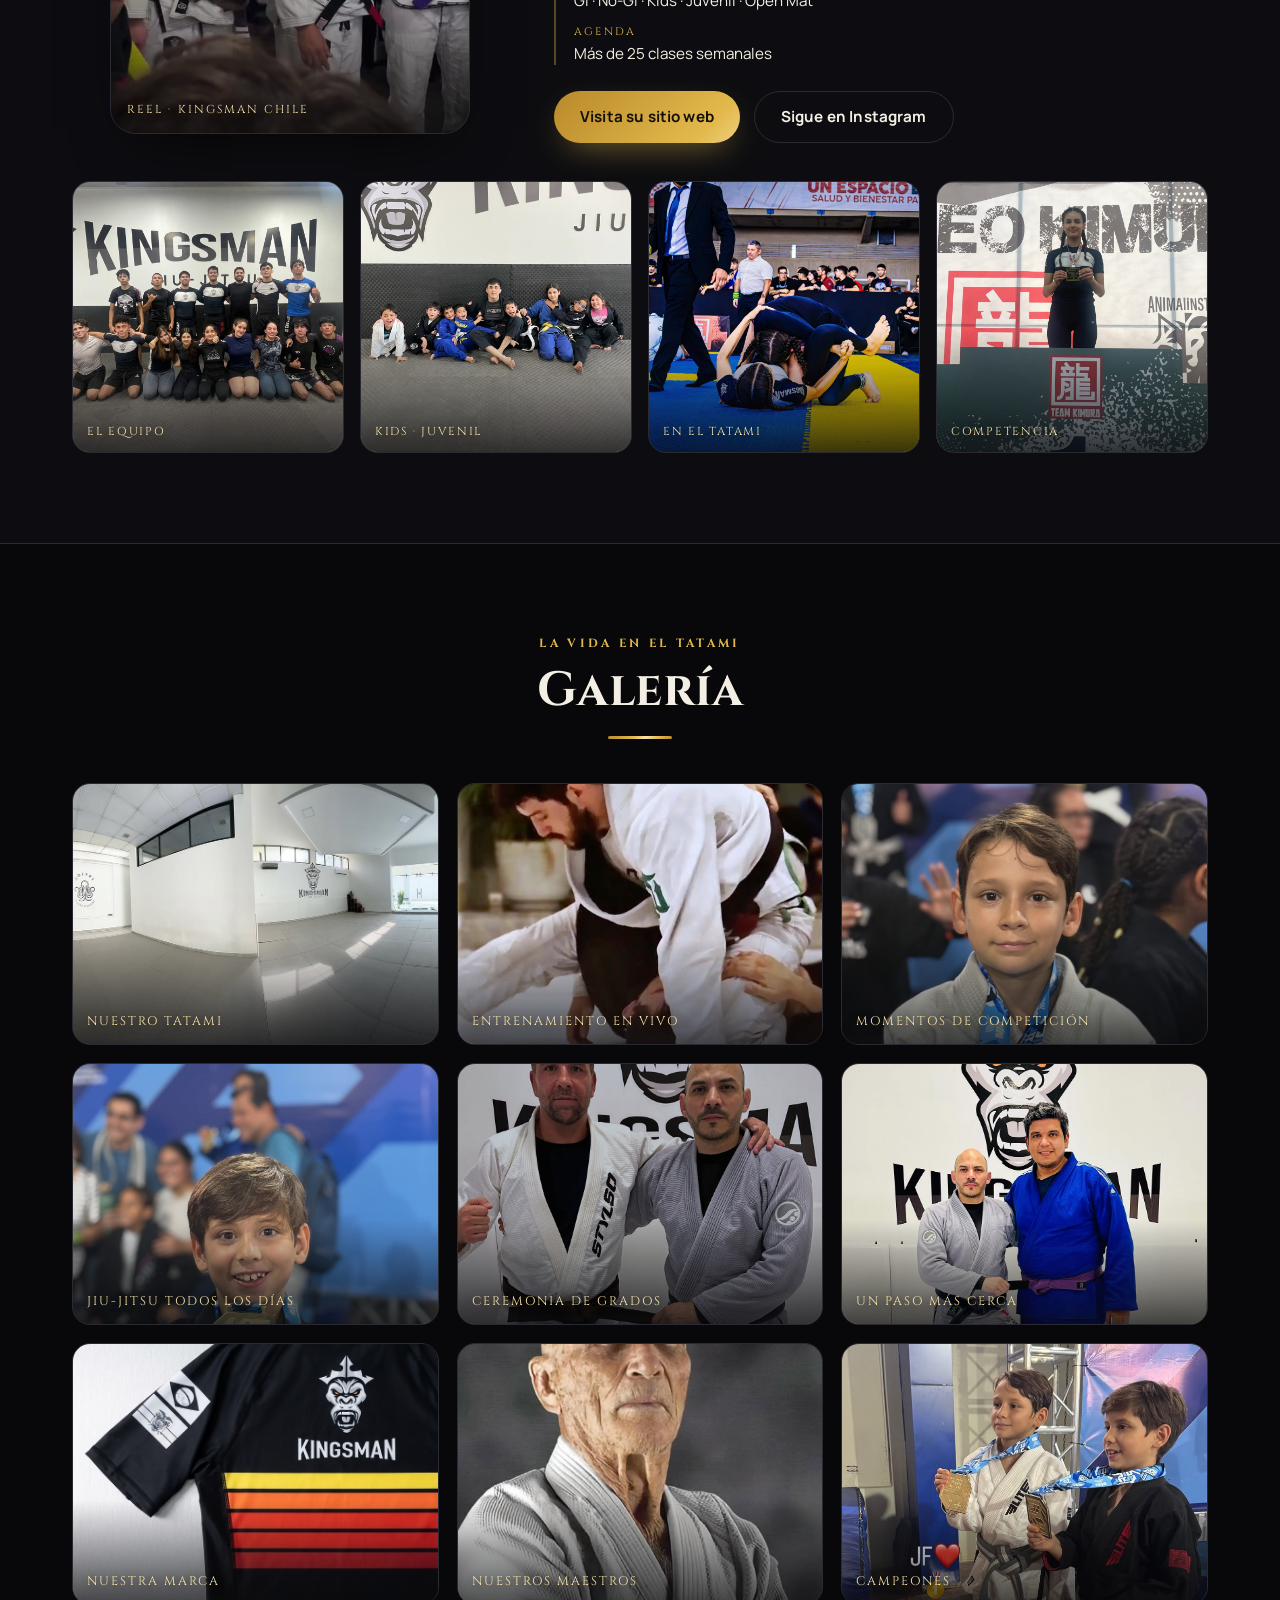
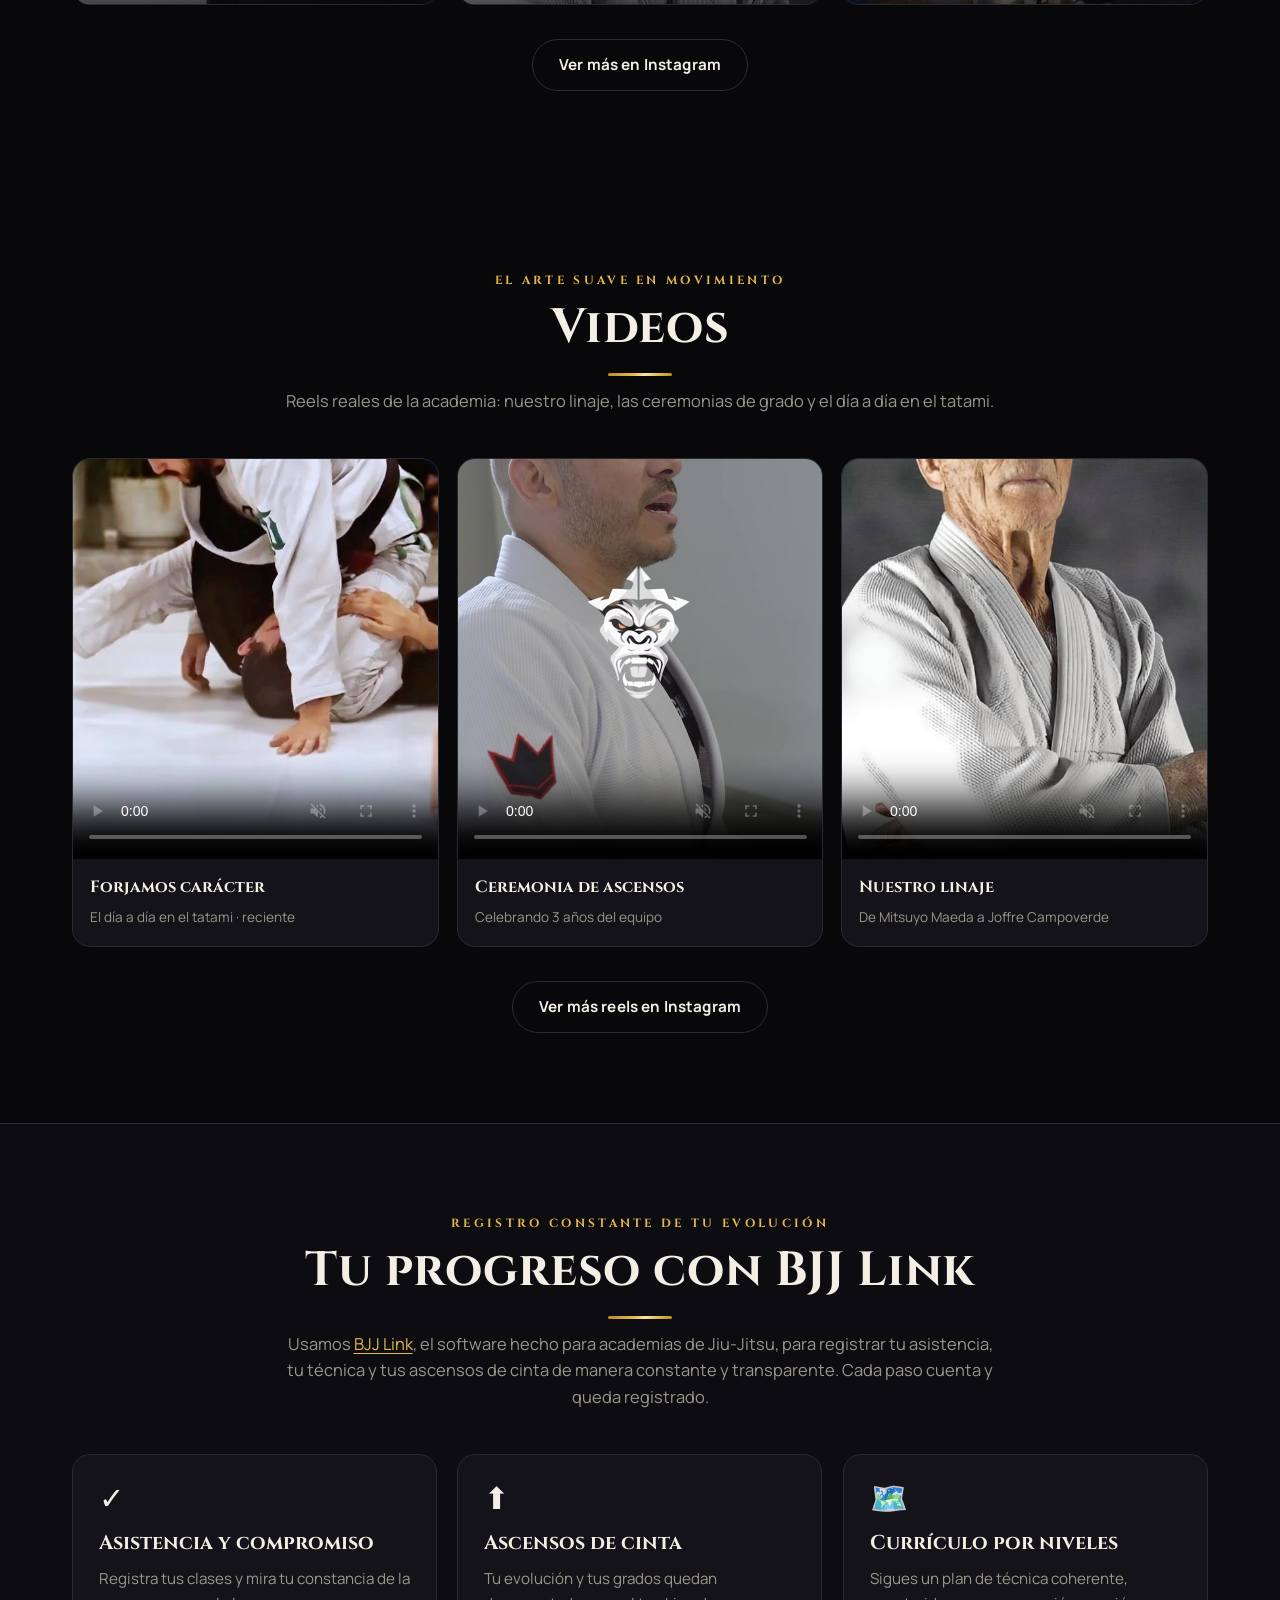
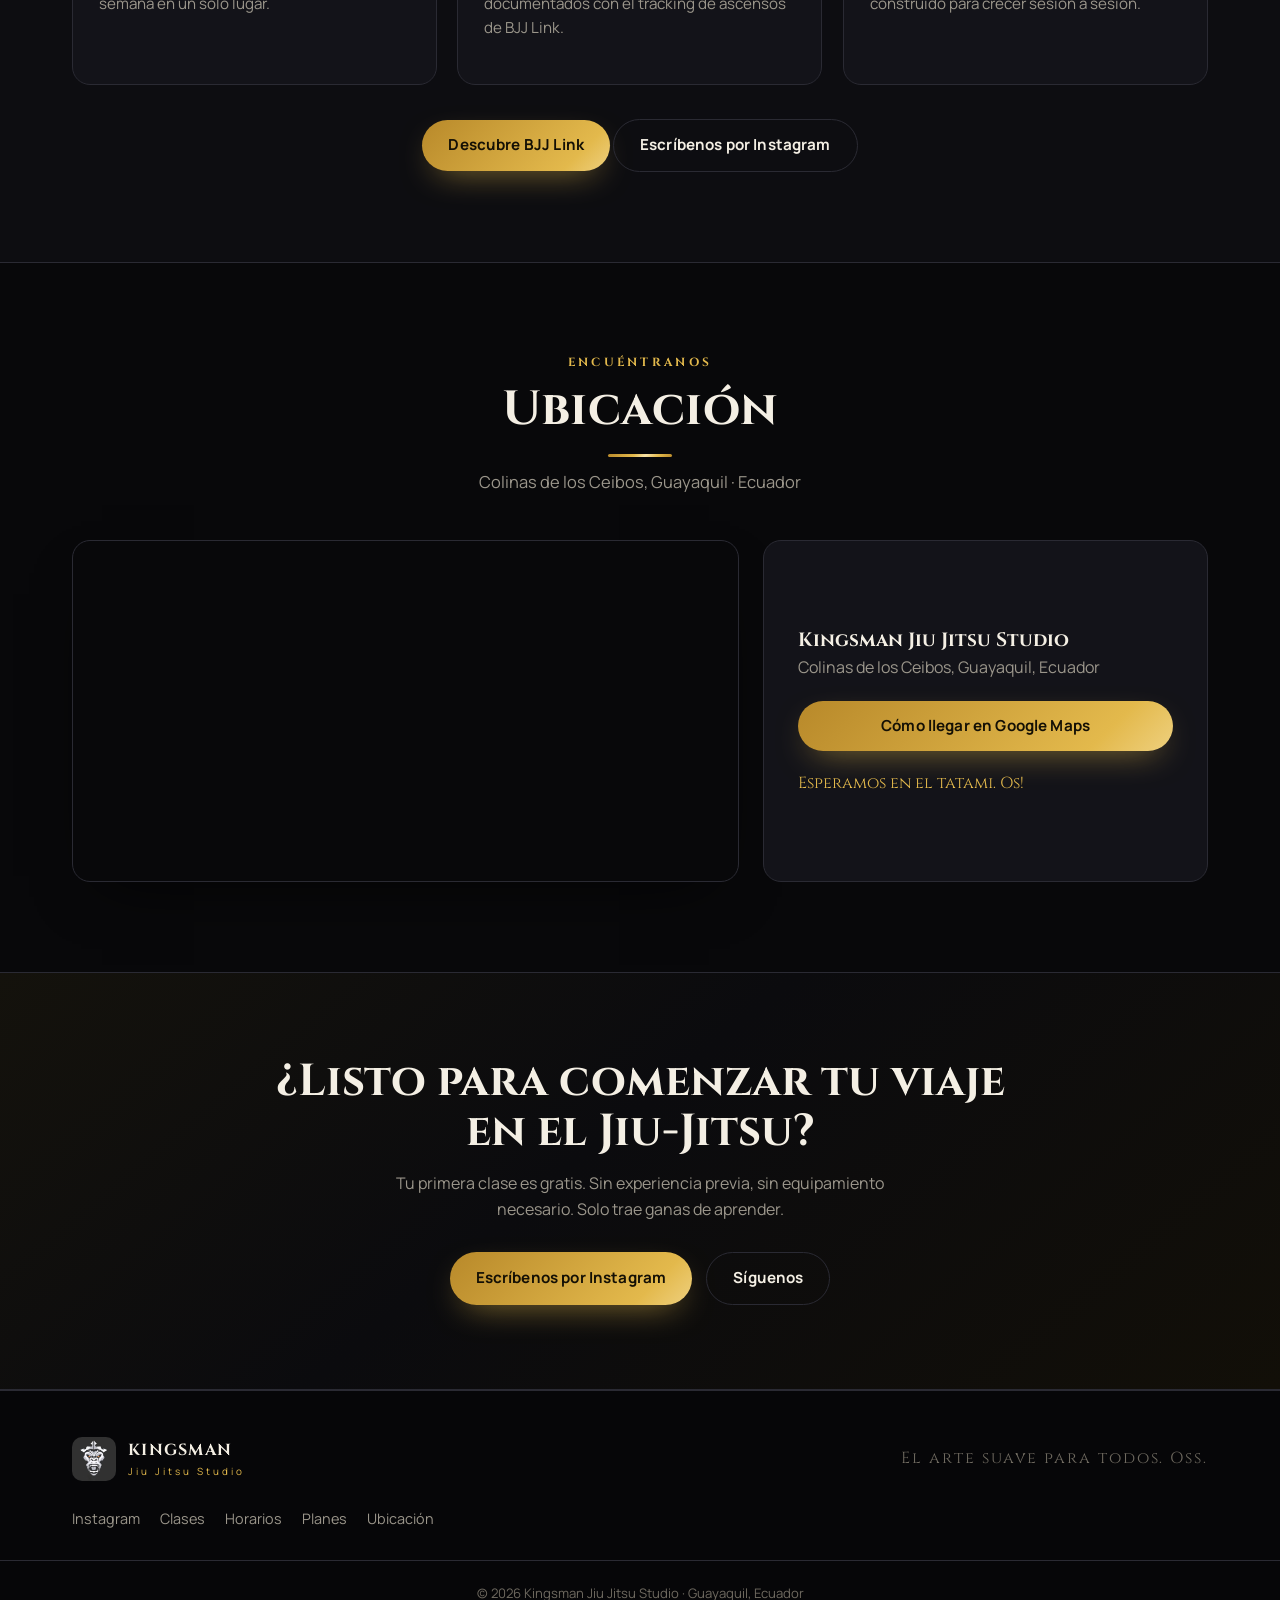
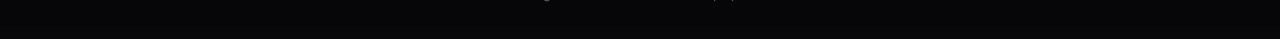
==== commit 759fafa7: "Sección Chile: contenido real + arreglos responsive La sección de la academia hermana mostraba mater" ====
--- a/index.html
+++ b/index.html
@@ -41,6 +41,7 @@
     "addressCountry": "EC"
   },
   "geo": { "@type": "GeoCoordinates", "latitude": -2.1628433, "longitude": -79.9430126 },
+  "hasMap": "https://maps.app.goo.gl/iArRQM8XFKo4G6Zh9",
   "founder": { "@type": "Person", "name": "Joffre Campoverde" },
   "openingHours": ["Mo 17:00-20:00", "Tu 07:00-08:00 17:00-20:00", "We 17:00-20:00", "Th 07:00-08:00 17:00-20:00", "Fr 07:00-08:00 18:00-19:00"]
 }
@@ -269,49 +270,49 @@
       <div class="carousel-viewport" data-carousel-viewport>
         <div class="carousel-track" data-carousel-track>
           <figure class="c-slide is-photo">
-            <div class="c-media"><img src="assets/linaje/maeda2.jpg" alt="Retrato de Mitsuyo Maeda"></div>
+            <div class="c-media"><img src="assets/linaje/maeda2.jpg" alt="Retrato de Mitsuyo Maeda" width="300" height="351"></div>
             <figcaption class="c-name">Mitsuyo Maeda</figcaption>
             <p class="c-role">1 · El origen · 1878–1941</p>
             <p class="c-desc">Judoka japonés que llevó el arte suave desde Japón a Brasil.</p>
           </figure>
           <figure class="c-slide is-photo">
-            <div class="c-media"><img src="assets/linaje/carlos.jpg" alt="Retrato de Carlos Gracie"></div>
+            <div class="c-media"><img src="assets/linaje/carlos.jpg" alt="Retrato de Carlos Gracie" width="960" height="1364"></div>
             <figcaption class="c-name">Carlos Gracie</figcaption>
             <p class="c-role">2 · Gracie · Fundador</p>
             <p class="c-desc">Fundador del Jiu-Jitsu Gracie.</p>
           </figure>
           <figure class="c-slide is-photo">
-            <div class="c-media"><img src="assets/linaje/helio.jpg" alt="Retrato de Hélio Gracie"></div>
+            <div class="c-media"><img src="assets/linaje/helio.jpg" alt="Retrato de Hélio Gracie" width="681" height="1024"></div>
             <figcaption class="c-name">Hélio Gracie</figcaption>
             <p class="c-role">3 · Gracie · El arte suave</p>
             <p class="c-desc">Desarrolló la técnica sobre la fuerza: el arte suave.</p>
           </figure>
           <figure class="c-slide is-photo">
-            <div class="c-media"><img src="assets/linaje/rolls.jpg" alt="Retrato de Rolls Gracie"></div>
+            <div class="c-media"><img src="assets/linaje/rolls.jpg" alt="Retrato de Rolls Gracie" width="1024" height="550"></div>
             <figcaption class="c-name">Rolls Gracie</figcaption>
             <p class="c-role">4 · Gracie · Competición</p>
             <p class="c-desc">Revolucionó la competición y el Jiu-Jitsu moderno.</p>
           </figure>
           <figure class="c-slide is-photo">
-            <div class="c-media"><img src="assets/linaje/jacare.jpg" alt="Retrato de Romero «Jacaré» Cavalcanti"></div>
+            <div class="c-media"><img src="assets/linaje/jacare.jpg" alt="Retrato de Romero «Jacaré» Cavalcanti" width="640" height="960"></div>
             <figcaption class="c-name">Romero «Jacaré» Cavalcanti</figcaption>
             <p class="c-role">5 · Alliance · Maestro</p>
             <p class="c-desc">Cofundador de Alliance, difusor mundial de la técnica.</p>
           </figure>
           <figure class="c-slide is-photo">
-            <div class="c-media"><img src="assets/linaje/gurgel.jpg" alt="Retrato de Fabio Gurgel"></div>
+            <div class="c-media"><img src="assets/linaje/gurgel.jpg" alt="Retrato de Fabio Gurgel" width="370" height="512"></div>
             <figcaption class="c-name">Fabio Gurgel</figcaption>
             <p class="c-role">6 · Alliance · Técnica</p>
             <p class="c-desc">Leyenda de la técnica y de la enseñanza en Alliance.</p>
           </figure>
           <figure class="c-slide is-photo">
-            <div class="c-media"><img src="assets/linaje/soluco.jpg" alt="Retrato de Fernando Soluço"></div>
+            <div class="c-media"><img src="assets/linaje/soluco.jpg" alt="Retrato de Fernando Soluço" width="1080" height="1439"></div>
             <figcaption class="c-name">Fernando Soluço</figcaption>
             <p class="c-role">7 · Alliance · Linaje</p>
             <p class="c-desc">Maestro de Alliance, guardián del linaje.</p>
           </figure>
           <figure class="c-slide is-photo">
-            <div class="c-media"><img src="assets/linaje/joffre.jpg" alt="Joffre Campoverde, coach y fundador de Kingsman"></div>
+            <div class="c-media"><img src="assets/linaje/joffre.jpg" alt="Joffre Campoverde, coach y fundador de Kingsman" width="720" height="864"></div>
             <figcaption class="c-name">Joffre Campoverde</figcaption>
             <p class="c-role">8 · Kingsman · Founder</p>
             <p class="c-desc">Cinta negra 3er grado · founder de Kingsman.</p>
@@ -348,7 +349,7 @@
 
     <div class="coach tilt reveal" data-tilt>
       <div class="coach-photo">
-        <img src="assets/photos/post02.jpg" alt="Joffre Campoverde, Head Coach y fundador" loading="lazy">
+        <img src="assets/photos/post02.jpg" alt="Joffre Campoverde, Head Coach y fundador" loading="lazy" width="720" height="1280">
       </div>
       <div class="coach-copy">
         <p class="kicker">Cinta negra · 3er grado</p>
@@ -366,25 +367,49 @@
     <header class="section-head reveal">
       <p class="kicker">La familia Kingsman crece</p>
       <h2 class="section-title">Kingsman Chile</h2>
-      <p class="section-sub">Academia hermana en Huechuraba, Santiago, compartiendo la misma filosofía de técnica y comunidad.</p>
+      <p class="section-sub">Nuestra academia hermana en Huechuraba, Santiago, compartiendo la misma filosofía de técnica y comunidad.</p>
     </header>
 
     <div class="chile-grid reveal">
-      <div class="chile-col">
-        <div class="chile-media">
-          <img src="assets/photos/chile/team.jpg" alt="Equipo Kingsman Chile">
-          <img src="assets/photos/chile/action.jpg" alt="Acción en competencia">
+      <figure class="chile-reel">
+        <video src="assets/videos/chile-reel.mp4" poster="assets/photos/chile/reel-poster.jpg" autoplay muted loop playsinline preload="metadata"></video>
+        <figcaption>Reel · Kingsman Chile</figcaption>
+      </figure>
+
+      <div class="chile-copy">
+        <div class="chile-coach">
+          <img src="assets/photos/chile/coach-jp.jpg" alt="Juan Pablo Nogales Platón, profesor principal y fundador de Kingsman Chile" loading="lazy" width="640" height="640">
+          <div>
+            <h3>Juan Pablo Nogales Platón</h3>
+            <p class="kicker">Cinta negra · Profesor principal y fundador</p>
+          </div>
         </div>
-      </div>
-      <div class="chile-col">
-        <video src="assets/videos/chile-reel.mp4" poster="assets/photos/chile/team.jpg" autoplay muted loop playsinline preload="metadata"></video>
-      </div>
-      <div class="chile-col">
-        <h3>Juan Pablo Nogales</h3>
-        <p class="kicker">Cinta Negra · Head Coach</p>
-        <p>Más de 25 años dedicados al arte suave. Juan Pablo fundó Kingsman Chile con la visión de crear un espacio donde la excelencia técnica y el desarrollo humano sean inseparables.</p>
-        <a class="btn btn-gold" href="https://kingsmanchile.cl/" target="_blank" rel="noopener">Visita su sitio web</a>
-      </div>
+        <p>Más de 30 años de experiencia competitiva en Jiu-Jitsu, boxeo y vale tudo old school. Médico cirujano con formación en medicina deportiva y urgencias, Juan Pablo fundó Kingsman Chile para unir el conocimiento del cuerpo humano con la práctica diaria del arte suave.</p>
+        <div class="chile-coach chile-coach--alt">
+          <img src="assets/photos/chile/coach-sebastian.jpg" alt="Sebastian Bahamondez, profesor de Kingsman Chile" loading="lazy" width="640" height="640">
+          <div>
+            <h3>Sebastian Bahamondez</h3>
+            <p class="kicker">Cinta marrón · Profesor</p>
+          </div>
+        </div>
+        <p>Ocho años de experiencia y competidor activo. Imparte las clases grupales de niños, juveniles y adultos, además de los entrenamientos personalizados enfocados en competición.</p>
+        <ul class="chile-facts">
+          <li><span>Sede</span>Av. Pedro Fontova 7280, local 212 · Huechuraba, Santiago</li>
+          <li><span>Programas</span>Gi · No-Gi · Kids · Juvenil · Open Mat</li>
+          <li><span>Agenda</span>Más de 25 clases semanales</li>
+        </ul>
+        <div class="chile-actions">
+          <a class="btn btn-gold" href="https://kingsmanchile.cl/" target="_blank" rel="noopener">Visita su sitio web</a>
+          <a class="btn btn-ghost" href="https://www.instagram.com/kingsmanjiujitsustudiochile/" target="_blank" rel="noopener">Sigue en Instagram</a>
+        </div>
+      </div>
+    </div>
+
+    <div class="chile-strip reveal">
+      <figure class="chile-tile"><img src="assets/photos/chile/tile-team.jpg" alt="Equipo de Kingsman Chile en la academia de Huechuraba" loading="lazy" width="1000" height="1000"><figcaption>El equipo</figcaption></figure>
+      <figure class="chile-tile"><img src="assets/photos/chile/tile-kids.jpg" alt="Clase de niños de Kingsman Chile" loading="lazy" width="1000" height="1000"><figcaption>Kids · Juvenil</figcaption></figure>
+      <figure class="chile-tile"><img src="assets/photos/chile/tile-tatami.jpg" alt="Alumna de Kingsman Chile compitiendo en No-Gi" loading="lazy" width="1000" height="1000"><figcaption>En el tatami</figcaption></figure>
+      <figure class="chile-tile"><img src="assets/photos/chile/tile-podio.jpg" alt="Alumna de Kingsman Chile en el podio del Torneo Kimura" loading="lazy" width="1000" height="1000"><figcaption>Competencia</figcaption></figure>
     </div>
   </div>
 </section>
@@ -398,15 +423,15 @@
     </header>
 
     <div class="gallery">
-      <figure class="g-item reveal"><img src="assets/photos/post00.jpg" alt="Nuestro espacio de entrenamiento" loading="lazy"><figcaption>Nuestro tatami</figcaption></figure>
-      <figure class="g-item reveal"><img src="assets/photos/post03.jpg" alt="Entrenamiento en vivo" loading="lazy"><figcaption>Entrenamiento en vivo</figcaption></figure>
-      <figure class="g-item reveal"><img src="assets/photos/post04.jpg" alt="Logros en competición" loading="lazy"><figcaption>Momentos de competición</figcaption></figure>
-      <figure class="g-item reveal"><img src="assets/photos/post04_child1.jpg" alt="Jiu-Jitsu todos los días" loading="lazy"><figcaption>Jiu-Jitsu todos los días</figcaption></figure>
-      <figure class="g-item reveal"><img src="assets/photos/post10_child0.jpg" alt="Ceremonia de ascenso de grado" loading="lazy"><figcaption>Ceremonia de grados</figcaption></figure>
-      <figure class="g-item reveal"><img src="assets/photos/post11.jpg" alt="Ascenso a cinta púrpura" loading="lazy"><figcaption>Un paso más cerca</figcaption></figure>
-      <figure class="g-item reveal"><img src="assets/photos/post09_child2.jpg" alt="Uniforme Kingsman" loading="lazy"><figcaption>Nuestra marca</figcaption></figure>
-      <figure class="g-item reveal"><img src="assets/photos/post01.jpg" alt="Nuestros maestros" loading="lazy"><figcaption>Nuestros maestros</figcaption></figure>
-      <figure class="g-item reveal"><img src="assets/photos/post04_child2.jpg" alt="Campeones del equipo" loading="lazy"><figcaption>Campeones</figcaption></figure>
+      <figure class="g-item reveal"><img src="assets/photos/post00.jpg" alt="Nuestro espacio de entrenamiento" loading="lazy" width="1080" height="565"><figcaption>Nuestro tatami</figcaption></figure>
+      <figure class="g-item reveal"><img src="assets/photos/post03.jpg" alt="Entrenamiento en vivo" loading="lazy" width="676" height="1200"><figcaption>Entrenamiento en vivo</figcaption></figure>
+      <figure class="g-item reveal"><img src="assets/photos/post04.jpg" alt="Logros en competición" loading="lazy" width="1080" height="1425"><figcaption>Momentos de competición</figcaption></figure>
+      <figure class="g-item reveal"><img src="assets/photos/post04_child1.jpg" alt="Jiu-Jitsu todos los días" loading="lazy" width="1080" height="1425"><figcaption>Jiu-Jitsu todos los días</figcaption></figure>
+      <figure class="g-item reveal"><img src="assets/photos/post10_child0.jpg" alt="Ceremonia de ascenso de grado" loading="lazy" width="1080" height="1440"><figcaption>Ceremonia de grados</figcaption></figure>
+      <figure class="g-item reveal"><img src="assets/photos/post11.jpg" alt="Ascenso a cinta púrpura" loading="lazy" width="1080" height="1440"><figcaption>Un paso más cerca</figcaption></figure>
+      <figure class="g-item reveal"><img src="assets/photos/post09_child2.jpg" alt="Uniforme Kingsman" loading="lazy" width="768" height="767"><figcaption>Nuestra marca</figcaption></figure>
+      <figure class="g-item reveal"><img src="assets/photos/post01.jpg" alt="Nuestros maestros" loading="lazy" width="1080" height="1920"><figcaption>Nuestros maestros</figcaption></figure>
+      <figure class="g-item reveal"><img src="assets/photos/post04_child2.jpg" alt="Campeones del equipo" loading="lazy" width="720" height="950"><figcaption>Campeones</figcaption></figure>
     </div>
 
     <div class="gallery-cta reveal">
@@ -489,11 +514,11 @@
 
     <div class="where reveal">
       <div class="map">
-        <iframe src="https://maps.google.com/maps?q=-2.1628433,-79.9430126&z=16&output=embed" title="Mapa de Kingsman Jiu Jitsu Studio" loading="lazy" referrerpolicy="no-referrer-when-downgrade" allowfullscreen></iframe>
+        <iframe src="https://maps.google.com/maps?q=-2.1628433,-79.9430126+(Kingsman+Jiu+Jitsu+Studio)&z=16&output=embed" title="Mapa de Kingsman Jiu Jitsu Studio" loading="lazy" referrerpolicy="no-referrer-when-downgrade" allowfullscreen></iframe>
       </div>
       <div class="where-copy">
         <p><b>Kingsman Jiu Jitsu Studio</b><br>Colinas de los Ceibos, Guayaquil, Ecuador</p>
-        <a class="btn btn-gold" href="https://www.google.com/maps/search/?api=1&query=-2.1628433,-79.9430126" target="_blank" rel="noopener">Cómo llegar en Google Maps</a>
+        <a class="btn btn-gold" href="https://maps.app.goo.gl/iArRQM8XFKo4G6Zh9" target="_blank" rel="noopener">Cómo llegar en Google Maps</a>
         <p class="map-note">Esperamos en el tatami. Os!</p>
       </div>
     </div>
--- a/style.css
+++ b/style.css
@@ -127,11 +127,13 @@
   background-image:radial-gradient(rgba(255,255,255,.03) 1px,transparent 1px);
   background-size:4px 4px;
 }
-.hero-inner{position:relative;z-index:2;display:grid;grid-template-columns:1.15fr .85fr;gap:clamp(24px,5vw,70px);align-items:center}
+/* min-width:0 — .hero es flex y sin esto el item toma su min-content width
+   (la palabra KINGSMAN sin cortar) y desborda el viewport en móvil. */
+.hero-inner{position:relative;z-index:2;min-width:0;display:grid;grid-template-columns:1.15fr .85fr;gap:clamp(24px,5vw,70px);align-items:center}
 .hero-copy .kicker{color:var(--muted-2);letter-spacing:.26em}
 .wordmark{margin:0;font-family:var(--font-display);line-height:.92;text-align:left}
 .wm-line{
-  display:block;font-size:clamp(3.3rem,10vw,6.6rem);font-weight:800;letter-spacing:.09em;
+  display:block;font-size:clamp(2.35rem,10vw,6.6rem);font-weight:800;letter-spacing:.09em;
   background:var(--grad-gold);background-size:220% auto;
   -webkit-background-clip:text;background-clip:text;color:transparent;
   animation:shimmer 7s ease-in-out infinite;
@@ -292,13 +294,60 @@
 .gallery-cta{text-align:center;margin-top:34px}
 
 /* ---------- Chile section ---------- */
-.chile-grid{display:grid;grid-template-columns:1fr 1fr 1fr;gap:24px;align-items:center}
-.chile-media{display:grid;grid-template-columns:1fr;gap:12px}
-.chile-media img{width:100%;height:180px;object-fit:cover;border-radius:var(--radius)}
-.chile-col video{width:100%;height:372px;object-fit:cover;border-radius:var(--radius);border:1px solid var(--border)}
-.chile-col h3{font-family:var(--font-display);font-size:1.6rem;margin:0 0 8px}
-.chile-col .kicker{color:var(--gold);margin-bottom:12px}
-.chile-col p{color:var(--muted);margin-bottom:20px}
+.chile-grid{display:grid;grid-template-columns:minmax(0,.8fr) minmax(0,1.2fr);gap:46px;align-items:center}
+
+/* Reel vertical: la relación de aspecto manda, nunca alto fijo */
+.chile-reel{position:relative;margin:0;width:min(100%,360px);justify-self:center;
+  border-radius:var(--radius-lg);overflow:hidden;border:1px solid var(--border);background:var(--surface);box-shadow:var(--shadow)}
+.chile-reel video{display:block;width:100%;height:auto;aspect-ratio:9/16;object-fit:cover}
+.chile-reel::after{content:"";position:absolute;inset:0;pointer-events:none;
+  background:linear-gradient(180deg,transparent 68%,rgba(8,8,10,.75))}
+.chile-reel figcaption{position:absolute;left:16px;bottom:14px;z-index:2;
+  font-family:var(--font-display);font-size:.72rem;letter-spacing:.18em;text-transform:uppercase;color:var(--gold-bright);
+  text-shadow:0 2px 8px rgba(0,0,0,.7)}
+
+.chile-coach{display:flex;align-items:center;gap:18px;margin-bottom:20px}
+.chile-coach img{flex:0 0 auto;width:96px;aspect-ratio:1;height:auto;border-radius:50%;object-fit:cover;object-position:50% 42%;
+  border:2px solid rgba(227,185,76,.5);box-shadow:0 0 0 7px rgba(227,185,76,.07)}
+/* segundo profesor: mismo bloque en menor jerarquía */
+.chile-coach--alt{margin-top:26px}
+.chile-coach--alt img{width:72px;border-color:rgba(227,185,76,.32);box-shadow:0 0 0 5px rgba(227,185,76,.05)}
+.chile-coach--alt h3{font-size:1.35rem}
+.chile-copy h3{font-family:var(--font-display);font-size:1.8rem;margin:0 0 6px;line-height:1.15}
+.chile-copy .kicker{color:var(--gold);margin:0}
+.chile-copy p{color:var(--muted);margin:0 0 18px}
+
+.chile-facts{display:grid;gap:12px;margin:0 0 26px;padding-left:18px;border-left:2px solid rgba(227,185,76,.35)}
+.chile-facts li{color:var(--ink);font-size:.95rem;line-height:1.45}
+.chile-facts span{display:block;font-family:var(--font-display);font-size:.68rem;letter-spacing:.2em;
+  text-transform:uppercase;color:var(--gold);margin-bottom:3px}
+
+.chile-actions{display:flex;flex-wrap:wrap;gap:14px}
+
+/* Tira de fotos: tiles cuadrados, escalan con el ancho sin achatarse */
+.chile-strip{display:grid;grid-template-columns:repeat(4,minmax(0,1fr));gap:16px;margin-top:38px}
+.chile-tile{position:relative;margin:0;border-radius:var(--radius);overflow:hidden;border:1px solid var(--border);
+  transition:transform .4s var(--ease-pop),box-shadow .4s,border-color .3s}
+.chile-tile:hover{transform:translateY(-6px);box-shadow:var(--glow);border-color:rgba(227,185,76,.5)}
+.chile-tile img{width:100%;height:auto;aspect-ratio:1;object-fit:cover;transition:transform .8s var(--ease-io)}
+.chile-tile:hover img{transform:scale(1.07)}
+.chile-tile::after{content:"";position:absolute;inset:0;pointer-events:none;
+  background:linear-gradient(180deg,transparent 55%,rgba(8,8,10,.78))}
+.chile-tile figcaption{position:absolute;left:14px;bottom:11px;z-index:2;
+  font-family:var(--font-display);font-size:.72rem;letter-spacing:.15em;text-transform:uppercase;color:var(--gold-bright);
+  text-shadow:0 2px 8px rgba(0,0,0,.6)}
+
+@media(max-width:920px){
+  .chile-grid{grid-template-columns:1fr;gap:32px}
+  .chile-reel{width:min(100%,330px)}
+  .chile-strip{gap:12px;margin-top:30px}
+}
+@media(max-width:560px){
+  .chile-strip{grid-template-columns:repeat(2,minmax(0,1fr))}
+  .chile-coach{gap:14px}
+  .chile-coach img{width:78px}
+  .chile-copy h3{font-size:1.5rem}
+}
 
 /* ---------- Where / map ---------- */
 .where{display:grid;grid-template-columns:1.2fr .8fr;gap:24px;align-items:stretch}
@@ -396,14 +445,9 @@
   .gallery{grid-template-columns:repeat(2,1fr)}
   .where{grid-template-columns:1fr}
 }
-@media (max-width:640px){
-  .section{padding:64px 0}
-  .cards{grid-template-columns:1fr}
-  .week,.cards-slots{grid-template-columns:1fr}
-  .gallery{grid-template-columns:1fr}
-  .footer-inner{grid-template-columns:1fr;text-align:center;justify-items:center}
-  .footer-links{justify-content:center}
-
+/* El menú de escritorio son 10 items y necesita ~1100px: por debajo de eso
+   se desbordaba en silencio y el CTA quedaba fuera de pantalla. */
+@media (max-width:1100px){
   .nav-toggle{display:flex;margin-left:auto}
   .brand-word small{display:none}
   .nav-menu{
@@ -416,7 +460,15 @@
   }
   .nav-menu.open{visibility:visible;opacity:1;transform:none}
   .nav-menu a.nav-link{padding:14px 12px;font-size:1.05rem;display:block}
-  .nav-cta{display:none}
+  .nav-cta{margin-top:10px;text-align:center}
+}
+@media (max-width:640px){
+  .section{padding:64px 0}
+  .cards{grid-template-columns:1fr}
+  .week,.cards-slots{grid-template-columns:1fr}
+  .gallery{grid-template-columns:1fr}
+  .footer-inner{grid-template-columns:1fr;text-align:center;justify-items:center}
+  .footer-links{justify-content:center}
 }
 
 /* ===================================================== REDUCED MOTION */
